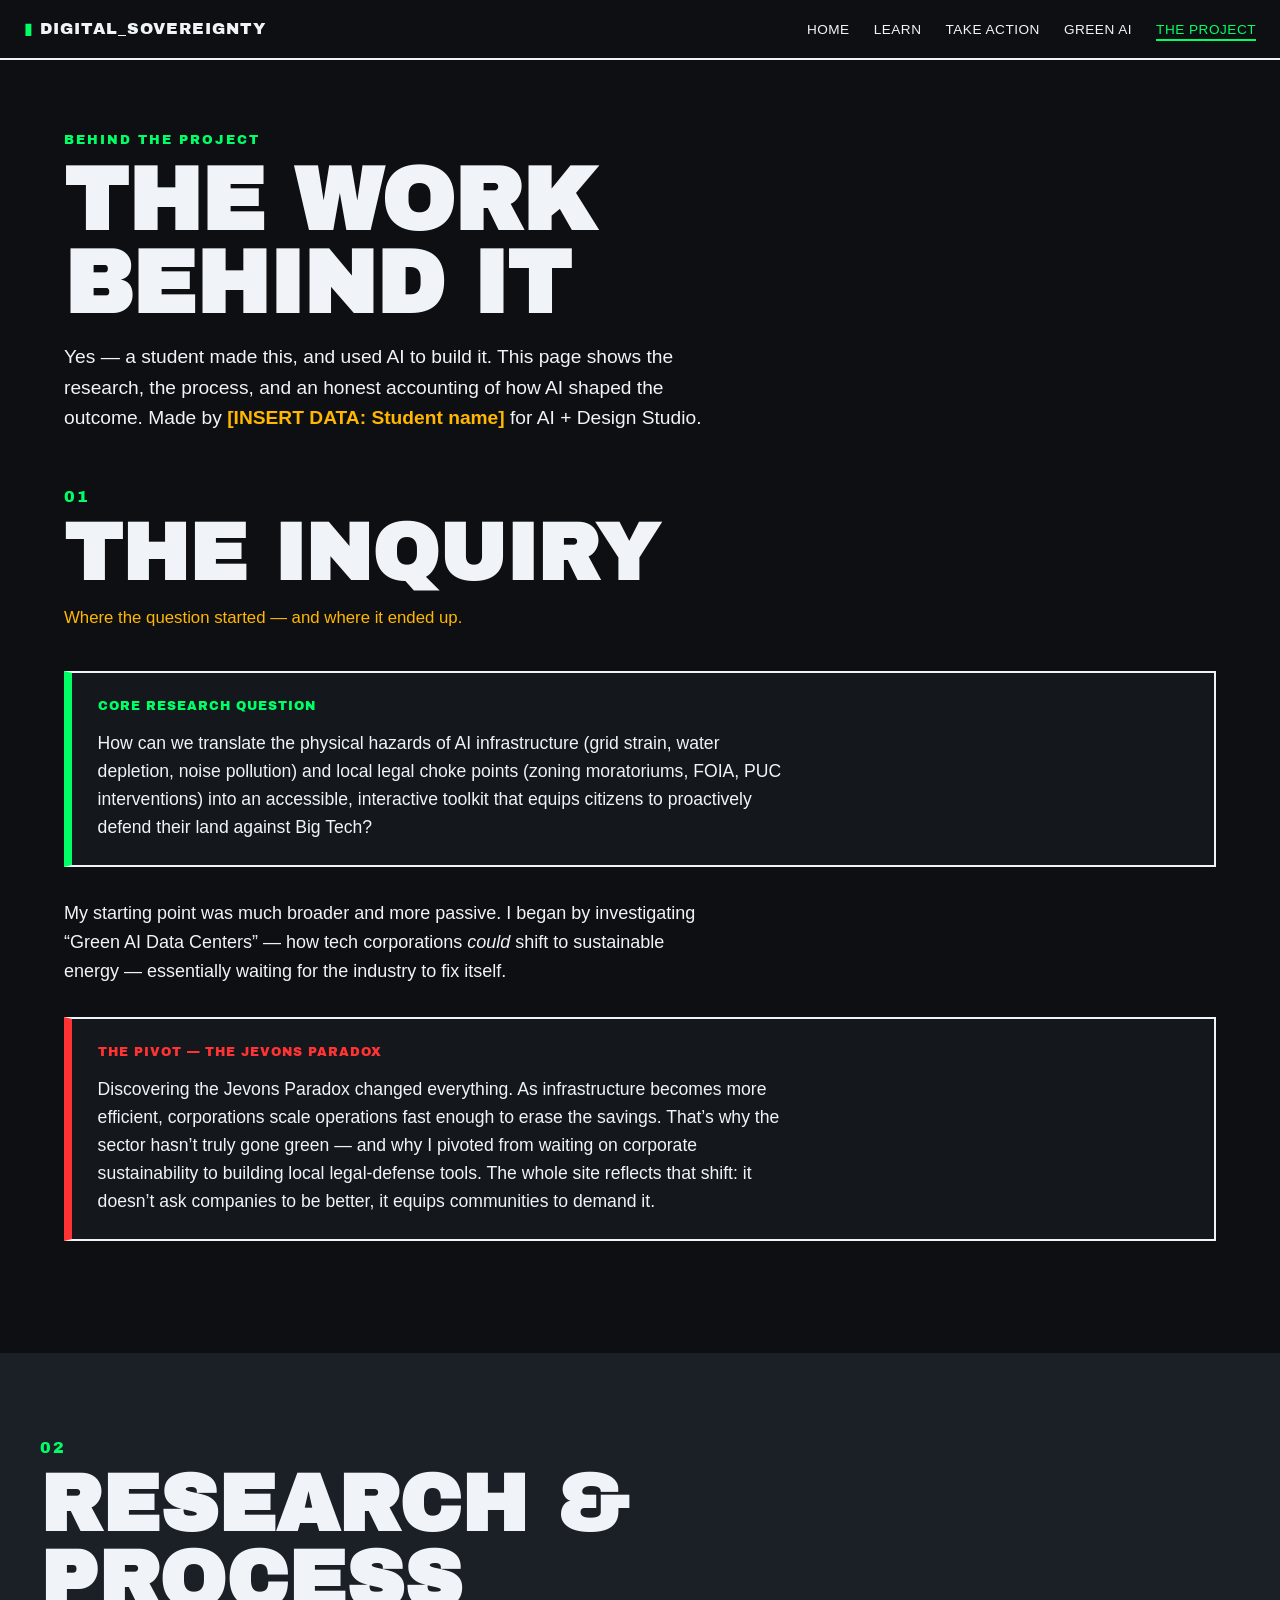
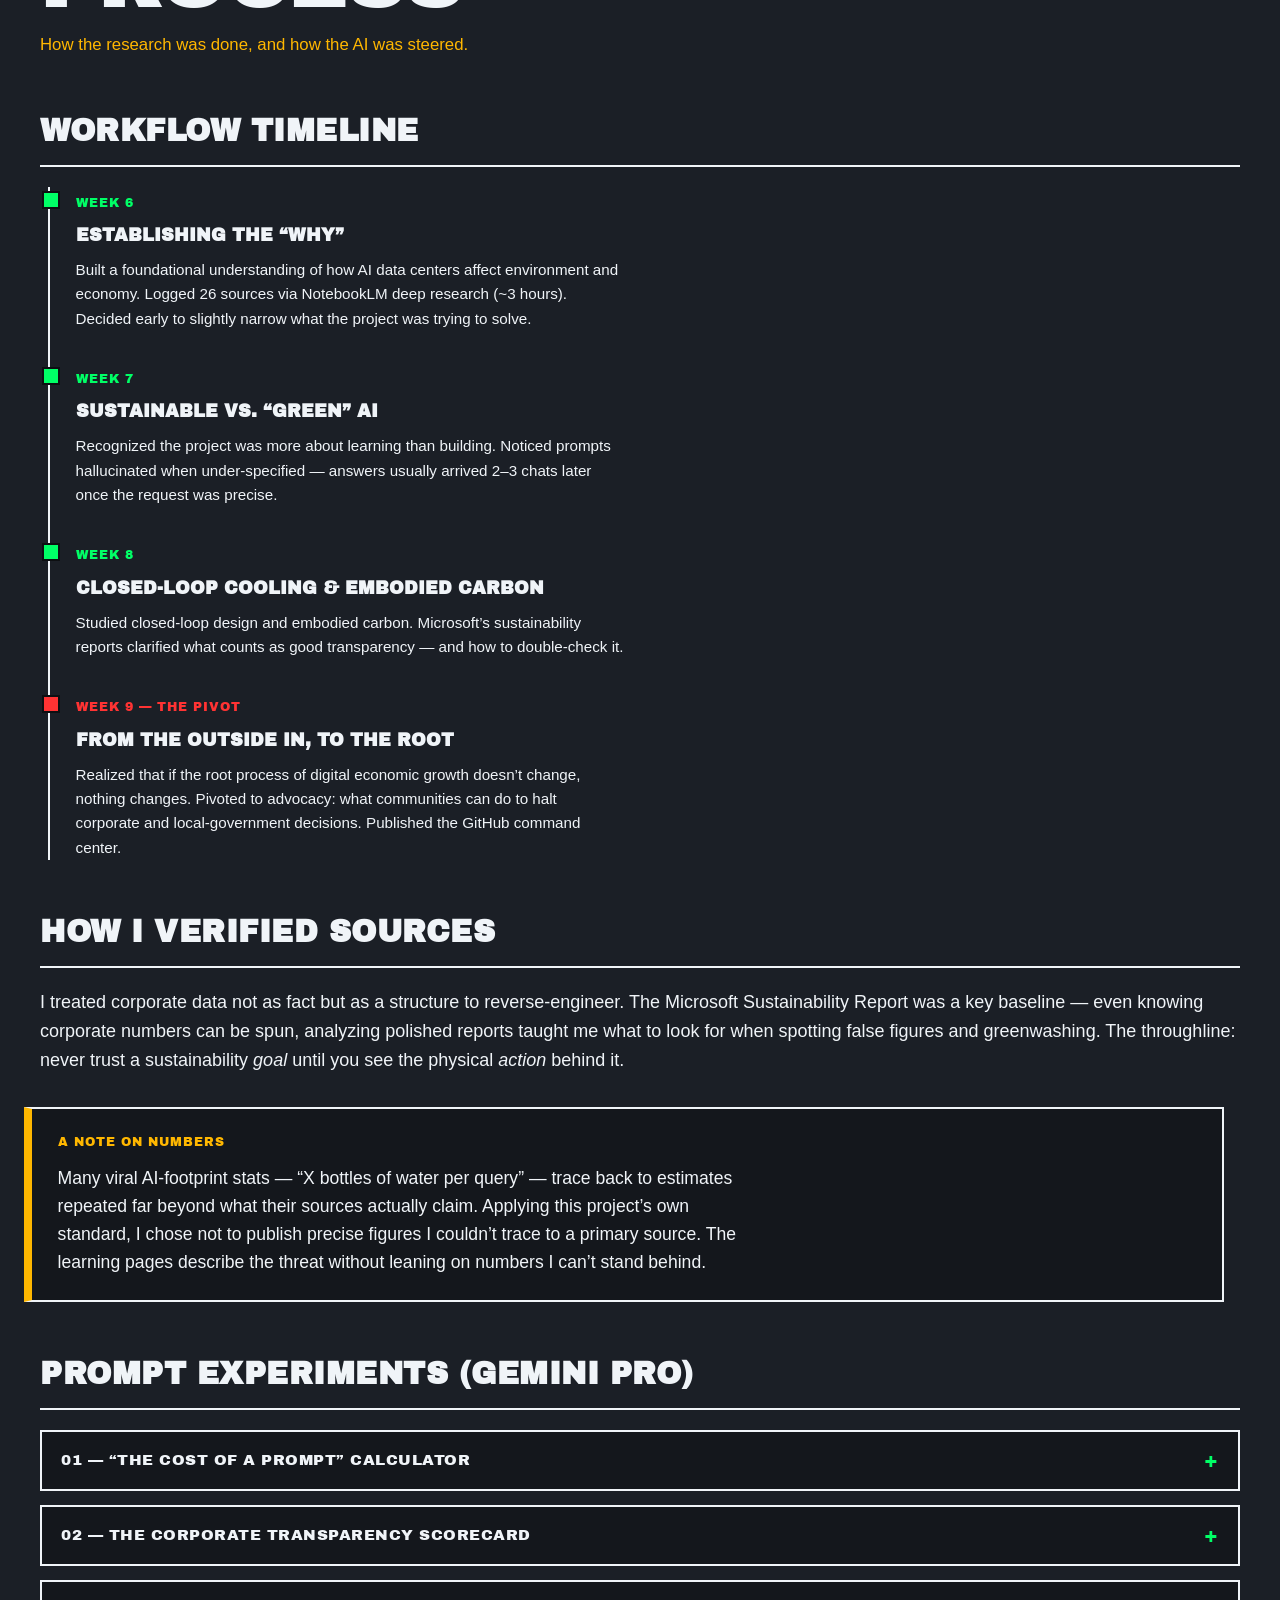
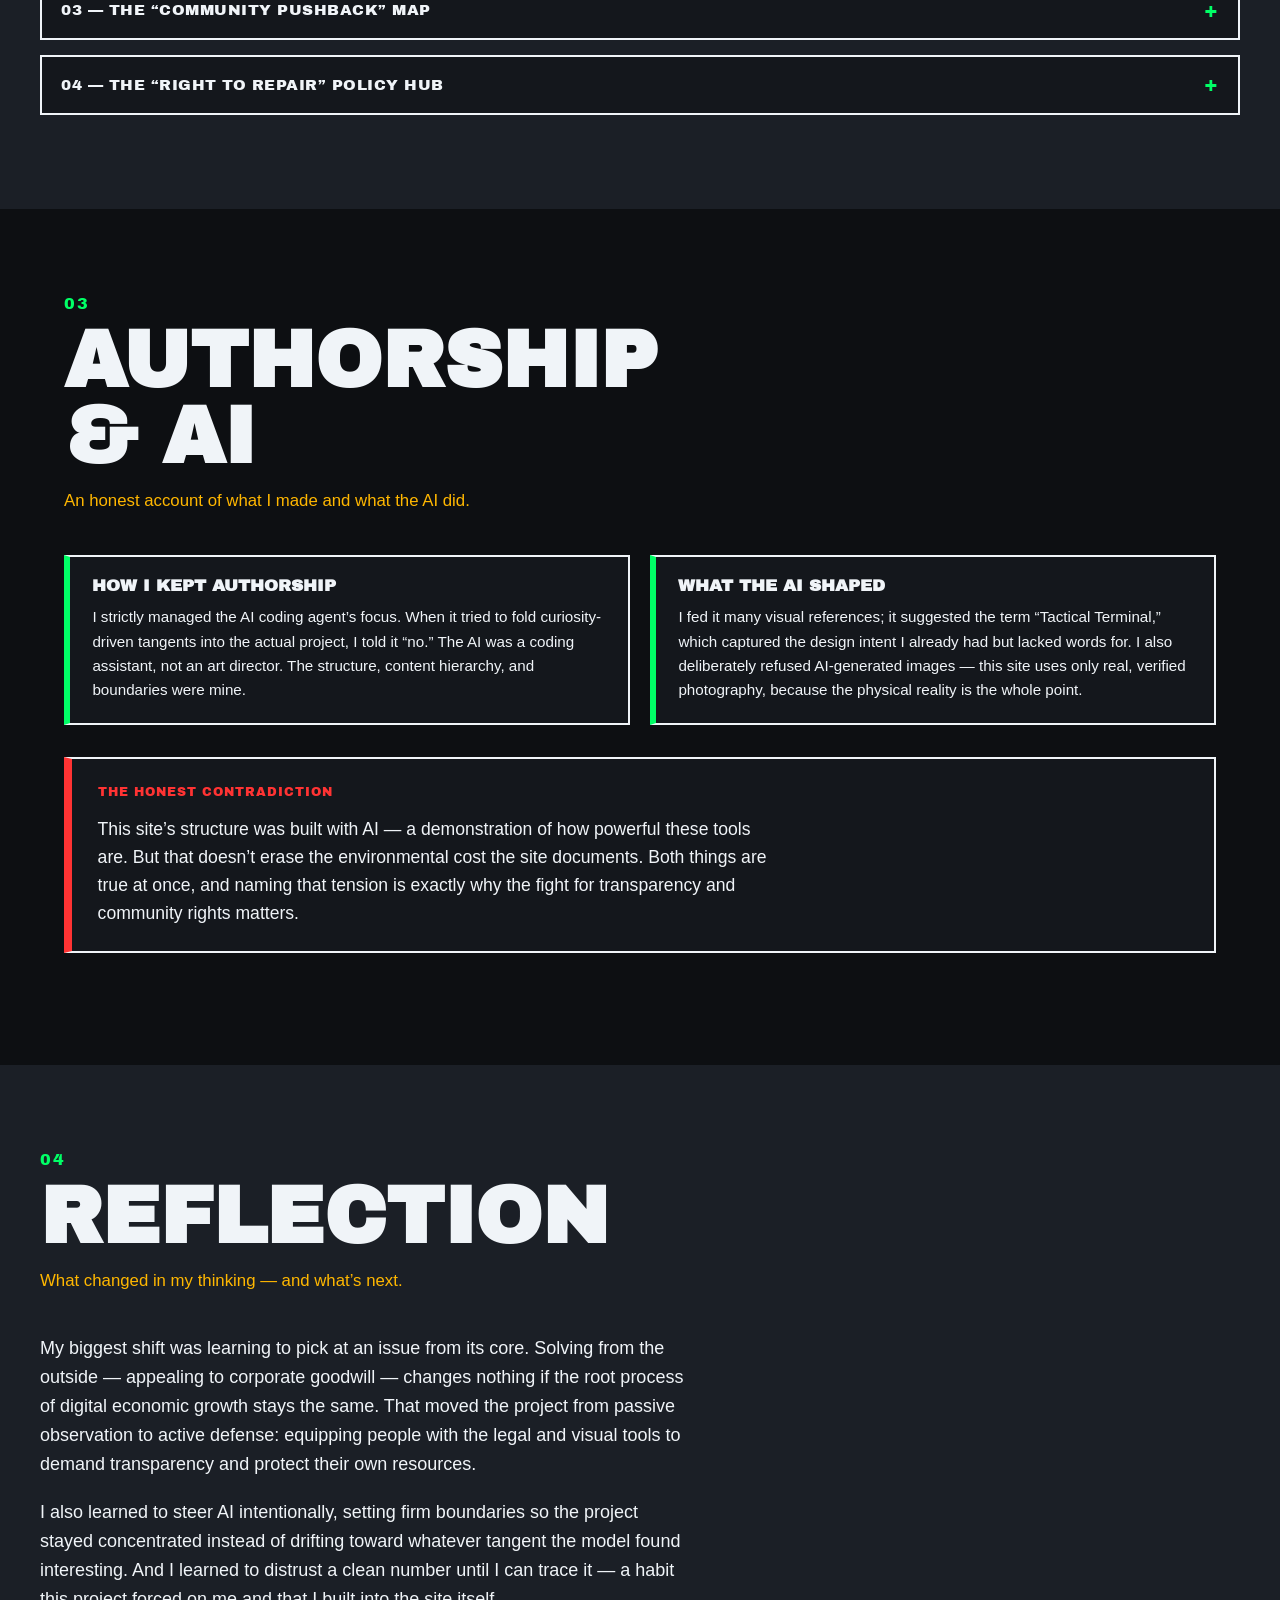
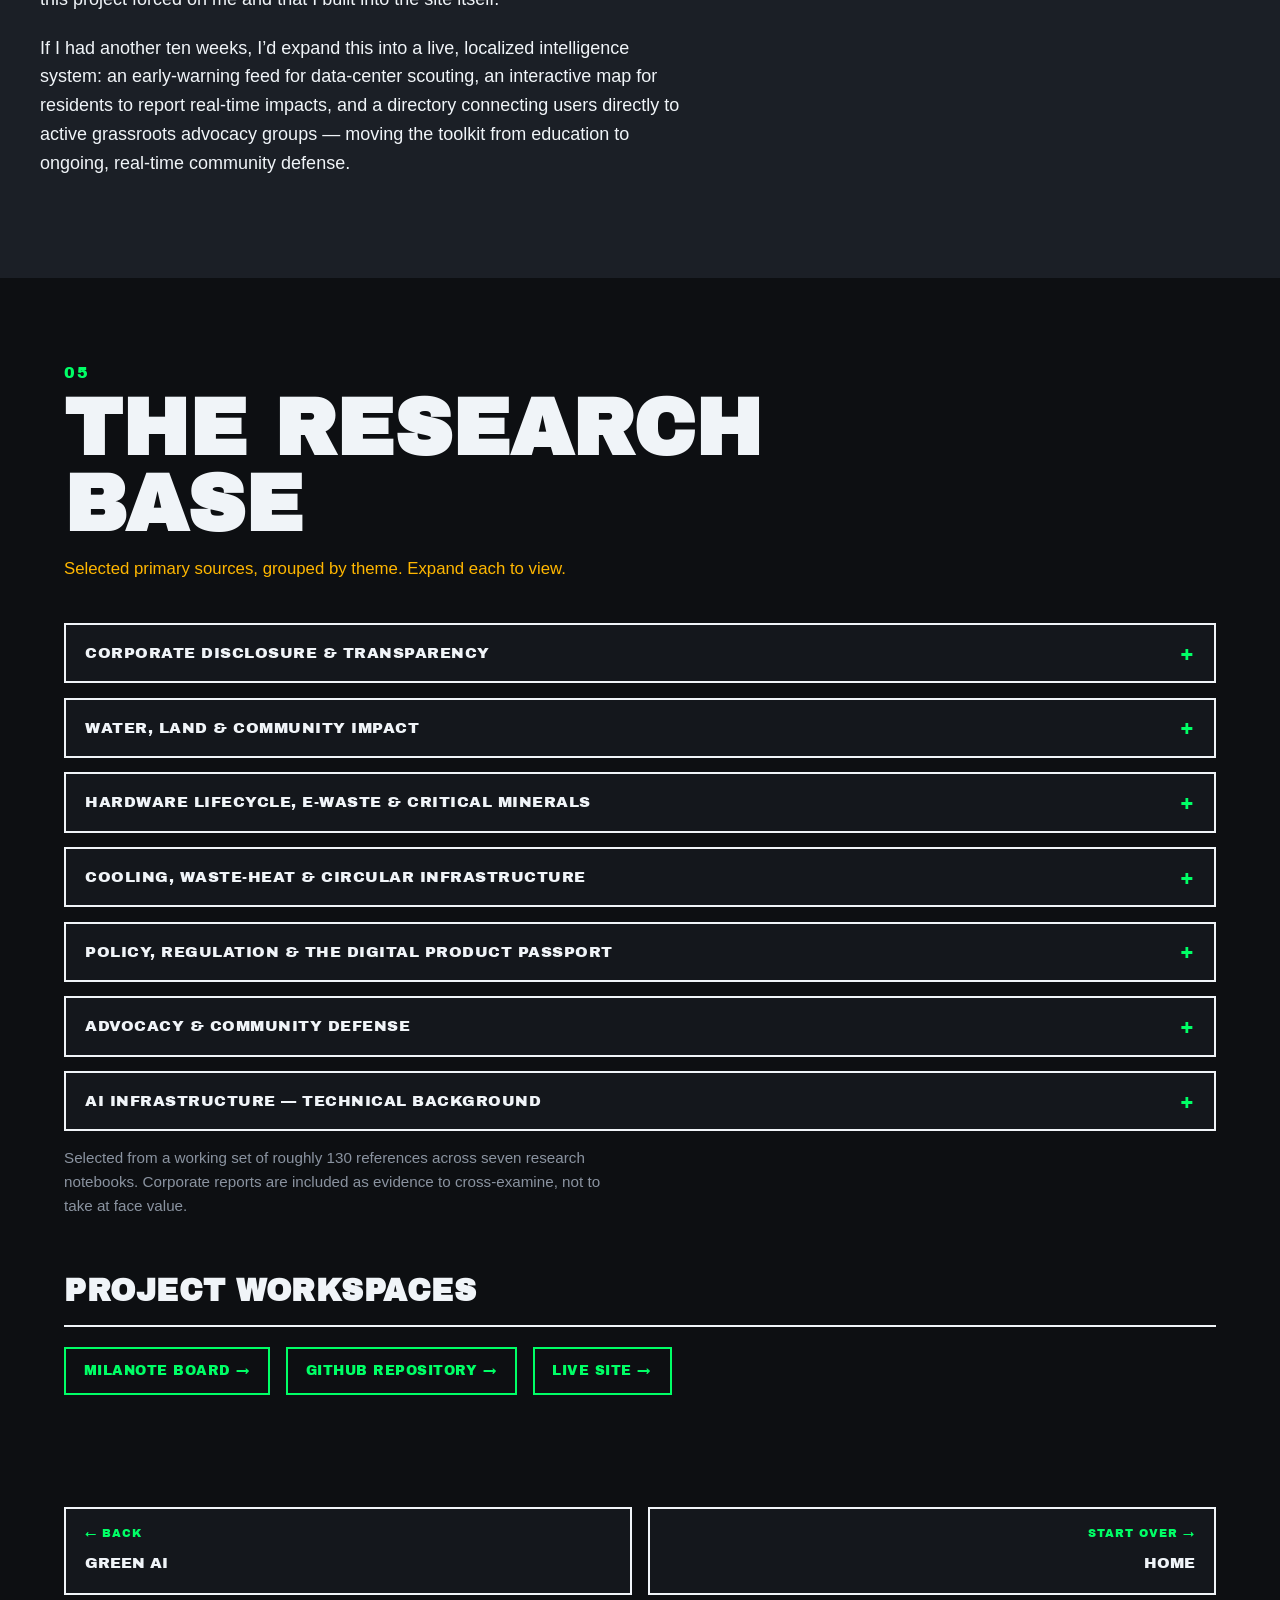
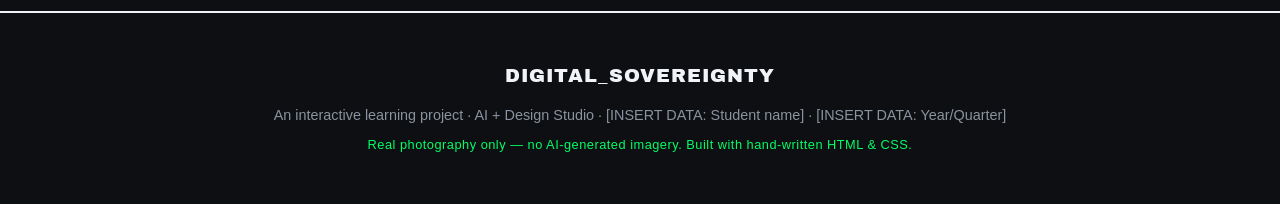
==== behind-the-project.html @ eee907f5 "d" ====
<!DOCTYPE html>
<html lang="en">
<head>
  <meta charset="UTF-8">
  <meta name="viewport" content="width=device-width, initial-scale=1.0">
  <title>Behind the Project // Digital Sovereignty</title>
  <meta name="description" content="The inquiry, research, process, AI collaboration, reflection, and sources behind the Digital Sovereignty learning site.">
  <link rel="preconnect" href="https://fonts.googleapis.com">
  <link rel="preconnect" href="https://fonts.gstatic.com" crossorigin>
  <link href="https://fonts.googleapis.com/css2?family=Archivo+Black&display=swap" rel="stylesheet">
  <link rel="stylesheet" href="style.css">
</head>
<body>
  <a class="skip-link" href="#main">Skip to content</a>

  <header class="site-nav">
    <a class="nav-brand" href="index.html"><span class="nav-blink">&#9646;</span> DIGITAL_SOVEREIGNTY</a>
    <nav aria-label="Primary">
      <ul class="nav-links">
        <li><a href="index.html">Home</a></li>
        <li><a href="what-is.html">Learn</a></li>
        <li><a href="fight-back.html">Take Action</a></li>
        <li><a href="green-ai.html">Green AI</a></li>
        <li><a href="behind-the-project.html" class="is-active">The Project</a></li>
      </ul>
    </nav>
  </header>

  <main id="main">
  <header class="page-hero">
    <span class="eyebrow">Behind the project</span>
    <h1>The Work<br>Behind It</h1>
    <p class="lede">Yes &mdash; a student made this, and used AI to build it. This page shows the research, the process, and an honest accounting of how AI shaped the outcome. Made by <strong>[INSERT DATA: Student name]</strong> for AI + Design Studio.</p>
  </header>

  <!-- INQUIRY -->
  <section class="band" style="padding-top:1rem;">
    <div class="section-head">
      <span class="section-index">01</span>
      <h2 class="section-title">THE INQUIRY</h2>
      <p class="section-kicker">Where the question started &mdash; and where it ended up.</p>
    </div>

    <div class="callout callout-green">
      <span class="callout-label">Core research question</span>
      <p>How can we translate the physical hazards of AI infrastructure (grid strain, water depletion, noise pollution) and local legal choke points (zoning moratoriums, FOIA, PUC interventions) into an accessible, interactive toolkit that equips citizens to proactively defend their land against Big Tech?</p>
    </div>

    <p class="body">My starting point was much broader and more passive. I began by investigating &ldquo;Green AI Data Centers&rdquo; &mdash; how tech corporations <em>could</em> shift to sustainable energy &mdash; essentially waiting for the industry to fix itself.</p>

    <div class="callout callout-crimson">
      <span class="callout-label">The pivot &mdash; the Jevons Paradox</span>
      <p>Discovering the Jevons Paradox changed everything. As infrastructure becomes more efficient, corporations scale operations fast enough to erase the savings. That&rsquo;s why the sector hasn&rsquo;t truly gone green &mdash; and why I pivoted from waiting on corporate sustainability to building local legal-defense tools. The whole site reflects that shift: it doesn&rsquo;t ask companies to be better, it equips communities to demand it.</p>
    </div>
  </section>

  <!-- RESEARCH & PROCESS -->
  <section class="band band-alt">
    <div class="section-head">
      <span class="section-index">02</span>
      <h2 class="section-title">RESEARCH &amp;<br>PROCESS</h2>
      <p class="section-kicker">How the research was done, and how the AI was steered.</p>
    </div>

    <h3 class="sub-head">Workflow timeline</h3>
    <ol class="timeline">
      <li class="timeline-item">
        <span class="timeline-week">WEEK 6</span>
        <h4>Establishing the &ldquo;why&rdquo;</h4>
        <p>Built a foundational understanding of how AI data centers affect environment and economy. Logged 26 sources via NotebookLM deep research (~3 hours). Decided early to slightly narrow what the project was trying to solve.</p>
      </li>
      <li class="timeline-item">
        <span class="timeline-week">WEEK 7</span>
        <h4>Sustainable vs. &ldquo;green&rdquo; AI</h4>
        <p>Recognized the project was more about learning than building. Noticed prompts hallucinated when under-specified &mdash; answers usually arrived 2&ndash;3 chats later once the request was precise.</p>
      </li>
      <li class="timeline-item">
        <span class="timeline-week">WEEK 8</span>
        <h4>Closed-loop cooling &amp; embodied carbon</h4>
        <p>Studied closed-loop design and embodied carbon. Microsoft&rsquo;s sustainability reports clarified what counts as good transparency &mdash; and how to double-check it.</p>
      </li>
      <li class="timeline-item timeline-pivot">
        <span class="timeline-week">WEEK 9 &mdash; THE PIVOT</span>
        <h4>From the outside in, to the root</h4>
        <p>Realized that if the root process of digital economic growth doesn&rsquo;t change, nothing changes. Pivoted to advocacy: what communities can do to halt corporate and local-government decisions. Published the GitHub command center.</p>
      </li>
    </ol>

    <h3 class="sub-head">How I verified sources</h3>
    <p class="body">I treated corporate data not as fact but as a structure to reverse-engineer. The Microsoft Sustainability Report was a key baseline &mdash; even knowing corporate numbers can be spun, analyzing polished reports taught me what to look for when spotting false figures and greenwashing. The throughline: never trust a sustainability <em>goal</em> until you see the physical <em>action</em> behind it.</p>

    <div class="callout callout-amber">
      <span class="callout-label">A note on numbers</span>
      <p>Many viral AI-footprint stats &mdash; &ldquo;X bottles of water per query&rdquo; &mdash; trace back to estimates repeated far beyond what their sources actually claim. Applying this project&rsquo;s own standard, I chose not to publish precise figures I couldn&rsquo;t trace to a primary source. The learning pages describe the threat without leaning on numbers I can&rsquo;t stand behind.</p>
    </div>

    <h3 class="sub-head">Prompt experiments (Gemini Pro)</h3>
    <details class="accordion">
      <summary>01 &mdash; &ldquo;The Cost of a Prompt&rdquo; Calculator</summary>
      <div class="accordion-body"><p>Asked the model to build an interactive calculator with a slider (1&ndash;100 prompts/day) updating water, rare-earth, and embodied-carbon metrics in real time.</p></div>
    </details>
    <details class="accordion">
      <summary>02 &mdash; The Corporate Transparency Scorecard</summary>
      <div class="accordion-body"><p>Asked for a responsive grid rating Google, Microsoft, Meta, and OpenAI against 2026 EU Digital Product Passport standards, with a hover-revealed &ldquo;Demand Transparency&rdquo; action.</p></div>
    </details>
    <details class="accordion">
      <summary>03 &mdash; The &ldquo;Community Pushback&rdquo; Map</summary>
      <div class="accordion-body"><p>Asked for a two-column &ldquo;Take Action&rdquo; section pairing a map of areas fighting expansions with a step-by-step local toolkit and a City Council email template.</p></div>
    </details>
    <details class="accordion">
      <summary>04 &mdash; The &ldquo;Right to Repair&rdquo; Policy Hub</summary>
      <div class="accordion-body"><p>Asked for a timeline explaining the 1-to-3-year chip lifespan, ending in a split call-to-action linking Right to Repair law and the EU Digital Product Passport.</p></div>
    </details>
  </section>

  <!-- AUTHORSHIP -->
  <section class="band">
    <div class="section-head">
      <span class="section-index">03</span>
      <h2 class="section-title">AUTHORSHIP<br>&amp; AI</h2>
      <p class="section-kicker">An honest account of what I made and what the AI did.</p>
    </div>
    <div class="grid grid-2">
      <article class="card card-green-edge">
        <h4>How I kept authorship</h4>
        <p>I strictly managed the AI coding agent&rsquo;s focus. When it tried to fold curiosity-driven tangents into the actual project, I told it &ldquo;no.&rdquo; The AI was a coding assistant, not an art director. The structure, content hierarchy, and boundaries were mine.</p>
      </article>
      <article class="card card-green-edge">
        <h4>What the AI shaped</h4>
        <p>I fed it many visual references; it suggested the term &ldquo;Tactical Terminal,&rdquo; which captured the design intent I already had but lacked words for. I also deliberately refused AI-generated images &mdash; this site uses only real, verified photography, because the physical reality is the whole point.</p>
      </article>
    </div>

    <div class="callout callout-crimson">
      <span class="callout-label">The honest contradiction</span>
      <p>This site&rsquo;s structure was built with AI &mdash; a demonstration of how powerful these tools are. But that doesn&rsquo;t erase the environmental cost the site documents. Both things are true at once, and naming that tension is exactly why the fight for transparency and community rights matters.</p>
    </div>
  </section>

  <!-- REFLECTION -->
  <section class="band band-alt">
    <div class="section-head">
      <span class="section-index">04</span>
      <h2 class="section-title">REFLECTION</h2>
      <p class="section-kicker">What changed in my thinking &mdash; and what&rsquo;s next.</p>
    </div>
    <div class="reflection-body">
      <p class="body">My biggest shift was learning to pick at an issue from its core. Solving from the outside &mdash; appealing to corporate goodwill &mdash; changes nothing if the root process of digital economic growth stays the same. That moved the project from passive observation to active defense: equipping people with the legal and visual tools to demand transparency and protect their own resources.</p>
      <p class="body">I also learned to steer AI intentionally, setting firm boundaries so the project stayed concentrated instead of drifting toward whatever tangent the model found interesting. And I learned to distrust a clean number until I can trace it &mdash; a habit this project forced on me and that I built into the site itself.</p>
      <p class="body">If I had another ten weeks, I&rsquo;d expand this into a live, localized intelligence system: an early-warning feed for data-center scouting, an interactive map for residents to report real-time impacts, and a directory connecting users directly to active grassroots advocacy groups &mdash; moving the toolkit from education to ongoing, real-time community defense.</p>
    </div>
  </section>

  <!-- SOURCES -->
  <section class="band">
    <div class="section-head">
      <span class="section-index">05</span>
      <h2 class="section-title">THE RESEARCH<br>BASE</h2>
      <p class="section-kicker">Selected primary sources, grouped by theme. Expand each to view.</p>
    </div>

    <details class="accordion">
      <summary>Corporate disclosure &amp; transparency</summary>
      <div class="accordion-body"><ul class="source-list">
        <li>Microsoft &mdash; <a href="https://www.microsoft.com/en-us/corporate-responsibility/sustainability/report/">2025 Environmental Sustainability Report</a> (primary baseline)</li>
        <li>Apple &mdash; 2026 Environmental Progress Report</li>
        <li>Internet Policy Review &mdash; &ldquo;Not greenwashing, but still&hellip;&rdquo; on big tech&rsquo;s 2025 reports</li>
        <li>The Guardian &mdash; Leaked document on Amazon datacenter water-use secrecy</li>
        <li>Greenpeace &mdash; Clicking Clean</li>
      </ul></div>
    </details>
    <details class="accordion">
      <summary>Water, land &amp; community impact</summary>
      <div class="accordion-body"><ul class="source-list">
        <li>Lincoln Institute &mdash; <a href="https://www.lincolninst.edu/publications/land-lines-magazine/articles/land-water-impacts-data-centers/">Data Drain: Land and Water Impacts of the AI Boom</a></li>
        <li>S&amp;P Global &mdash; <a href="https://www.spglobal.com/sustainable1/en/insights/special-editorial/beneath-the-surface-water-stress-in-data-centers">Beneath the Surface: Water Stress in Data Centers</a></li>
        <li>University of Oxford &mdash; <a href="https://eng.ox.ac.uk/case-studies/the-true-cost-of-water-guzzling-data-centres">The True Cost of Water-Guzzling Data Centres</a></li>
        <li>World Resources Institute &mdash; <a href="https://www.wri.org/insights/us-data-center-growth-impacts">7 Ways Data Centers Affect US Communities</a></li>
        <li>Brookings &mdash; <a href="https://www.brookings.edu/articles/local-implications-data-centers-rural-communities-us/">Local Implications of Data Centers for Rural Communities</a></li>
        <li>Kapor Foundation &mdash; The Unequal Burden of Data Centers (2025)</li>
      </ul></div>
    </details>
    <details class="accordion">
      <summary>Hardware lifecycle, e-waste &amp; critical minerals</summary>
      <div class="accordion-body"><ul class="source-list">
        <li>Princeton CITP &mdash; <a href="https://blog.citp.princeton.edu/2025/10/15/lifespan-of-ai-chips-the-300-billion-question/">Lifespan of AI Chips: The $300 Billion Question</a></li>
        <li>arXiv &mdash; <a href="https://arxiv.org/html/2502.01671v1">Life-Cycle Emissions of AI Hardware: Cradle-to-Grave</a></li>
        <li>IEA &mdash; <a href="https://www.iea.org/reports/global-critical-minerals-outlook-2024/outlook-for-key-minerals">Global Critical Minerals Outlook 2024</a></li>
        <li>The Oregon Group &mdash; AI Data Centers to Drive 2% of Global Copper Demand by 2030</li>
        <li>MIT News &mdash; <a href="https://news.mit.edu/2025/explained-generative-ai-environmental-impact-0117">Explained: Generative AI&rsquo;s Environmental Impact</a></li>
      </ul></div>
    </details>
    <details class="accordion">
      <summary>Cooling, waste-heat &amp; circular infrastructure</summary>
      <div class="accordion-body"><ul class="source-list">
        <li>Microsoft &mdash; <a href="https://datacenters.microsoft.com/wp-content/uploads/2025/04/CircularityWhitePaperApril2025.pdf">Four Pillars of a Circular Datacenter Hardware Program</a></li>
        <li>Google &mdash; <a href="https://sustainability.google/stories/circular-economy/">Circular Economy</a> &amp; <a href="https://blog.google/company-news/inside-google/around-the-globe/google-europe/our-first-offsite-heat-recovery-project-lands-in-finland/">Offsite Heat Recovery in Finland</a></li>
        <li>NVIDIA &mdash; <a href="https://blogs.nvidia.com/blog/blackwell-platform-water-efficiency-liquid-cooling-data-centers-ai-factories/">Blackwell Water-Efficiency Claims</a> (read critically)</li>
        <li>ICEF &mdash; Sustainable Data Centers Roadmap (2025)</li>
        <li>Elsevier RSER &mdash; Data Center Cooling &amp; Waste-Heat Recovery review</li>
      </ul></div>
    </details>
    <details class="accordion">
      <summary>Policy, regulation &amp; the Digital Product Passport</summary>
      <div class="accordion-body"><ul class="source-list">
        <li>data.europa.eu &mdash; <a href="https://data.europa.eu/en/news-events/news/eus-digital-product-passport-advancing-transparency-and-sustainability">The EU&rsquo;s Digital Product Passport</a></li>
        <li>MDPI Sustainability &mdash; <a href="https://www.mdpi.com/2071-1050/16/1/396">DPP: A Pathway to Circularity</a></li>
        <li>White &amp; Case LLP &mdash; Energy-Efficiency Requirements under the EU AI Act</li>
        <li>Covington &amp; Burling LLP &mdash; EU Energy Efficiency Directive &amp; Datacenters (2025)</li>
        <li>Harvard Kennedy School &mdash; Civil Society and the US AI Action Plan</li>
      </ul></div>
    </details>
    <details class="accordion">
      <summary>Advocacy &amp; community defense</summary>
      <div class="accordion-body"><ul class="source-list">
        <li>NAACP &mdash; Stop Dirty Data Centers &amp; 2026 Frontline Community Recommendations</li>
        <li>Kate Crawford &mdash; <a href="https://anatomyof.ai/">Anatomy of an AI System / Atlas of AI</a></li>
        <li>Grist &mdash; <a href="https://grist.org/indigenous/ai-is-a-double-edged-sword-for-indigenous-land-protection-un-experts-warn/">AI &amp; Indigenous Land Protection</a></li>
        <li>Initiative for Responsible Mining Assurance &mdash; <a href="https://responsiblemining.net/">responsiblemining.net</a></li>
      </ul></div>
    </details>
    <details class="accordion">
      <summary>AI infrastructure &mdash; technical background</summary>
      <div class="accordion-body"><ul class="source-list">
        <li>IBM Think &mdash; What Is an AI Data Center?</li>
        <li>Cisco &mdash; What Is an AI Data Center?</li>
        <li>FPT &mdash; What Is AI Infrastructure?</li>
        <li>arXiv &mdash; <a href="https://arxiv.org/html/2511.07090v1">Green AI: A Systematic Review</a></li>
      </ul></div>
    </details>

    <p class="body-muted">Selected from a working set of roughly 130 references across seven research notebooks. Corporate reports are included as evidence to cross-examine, not to take at face value.</p>

    <h3 class="sub-head">Project workspaces</h3>
    <div class="link-row">
      <a class="ext-link" href="[INSERT DATA: Milanote URL]">Milanote Board &rarr;</a>
      <a class="ext-link" href="[INSERT DATA: GitHub repo URL]">GitHub Repository &rarr;</a>
      <a class="ext-link" href="[INSERT DATA: GitHub Pages URL]">Live Site &rarr;</a>
    </div>
  </section>

  <nav class="pager" aria-label="Page navigation">
    <a class="prev" href="green-ai.html"><span class="dir">&larr; Back</span><span class="pg-title">Green AI</span></a>
    <a class="next" href="index.html"><span class="dir">Start over &rarr;</span><span class="pg-title">Home</span></a>
  </nav>
  </main>

  <footer class="site-footer">
    <p class="footer-title">DIGITAL_SOVEREIGNTY</p>
    <p class="footer-meta">An interactive learning project &middot; AI + Design Studio &middot; [INSERT DATA: Student name] &middot; [INSERT DATA: Year/Quarter]</p>
    <p class="footer-note">Real photography only &mdash; no AI-generated imagery. Built with hand-written HTML &amp; CSS.</p>
  </footer>
</body>
</html>
---- style.css ----
/* =================================================================
   DIGITAL SOVEREIGNTY // style.css
   "Tactical Terminal" — high-contrast grassroots command center.
   Palette and typography per design-direction.md.
   ================================================================= */

/* ---------- 1. DESIGN TOKENS ---------- */
:root {
  /* Tactical Terminal color palette (design-direction.md) */
  --void:    #0D0F12;   /* Deep Obsidian Void — background canvas */
  --offwhite:#F0F4F8;   /* High-Visibility Off-White — text & borders */
  --green:   #00FF66;   /* Terminal Phosphor Green — active / verification */
  --amber:   #FFB700;   /* Warning Amber — grid / water threat alerts */
  --crimson: #FF3333;   /* Tactical Crimson — critical violations / NDA */

  /* Supporting surfaces derived from the void (kept high-contrast) */
  --panel:   #14171C;   /* slightly raised panel */
  --panel-2: #1B1F26;   /* alternate band */
  --muted:   #8A93A0;   /* secondary text */
  --border:  var(--offwhite);

  /* Typography stacks.
     Headings: Archivo Black (Google Fonts).
     Body: Elza Text — a commercial face; we name it first, then fall back
     to a close grotesque stack so the site is robust on GitHub Pages. */
  --font-head: "Archivo Black", "Arial Black", sans-serif;
  --font-body: "Elza Text", "Inter", "Helvetica Neue", Arial, sans-serif;
}

/* ---------- 2. RESET & BASE ---------- */
* { box-sizing: border-box; margin: 0; padding: 0; }

html { scroll-behavior: smooth; }

body {
  background-color: var(--void);
  color: var(--offwhite);
  font-family: var(--font-body);
  font-size: 18px;
  line-height: 1.6;
  -webkit-font-smoothing: antialiased;
}

img { display: block; max-width: 100%; height: auto; }

a { color: var(--green); }

/* Accessibility skip link */
.skip-link {
  position: absolute;
  left: -999px;
  top: 0;
  background: var(--green);
  color: var(--void);
  padding: 0.6rem 1rem;
  font-family: var(--font-head);
  z-index: 1000;
}
.skip-link:focus { left: 0; }

/* Visible keyboard focus everywhere */
a:focus-visible,
summary:focus-visible { outline: 3px solid var(--green); outline-offset: 3px; }

/* ---------- 3. TYPOGRAPHY HELPERS ---------- */
.body,
.reflection-body p {
  max-width: 65ch;          /* frictionless reading length (ch unit) */
  margin-bottom: 1.25rem;
}
.body strong { color: var(--green); }

.body-muted {
  color: var(--muted);
  max-width: 65ch;
  font-size: 0.95rem;
  margin-bottom: 1.25rem;
}

.sub-head {
  font-family: var(--font-head);
  font-size: clamp(1.3rem, 1rem + 1.4vw, 1.9rem);
  letter-spacing: 0.5px;
  text-transform: uppercase;
  margin: 3rem 0 1.25rem;
  padding-bottom: 0.6rem;
  border-bottom: 2px solid var(--border);
}

/* ---------- 4. TOP NAVIGATION ---------- */
.site-nav {
  position: sticky;
  top: 0;
  z-index: 100;
  display: flex;
  flex-wrap: wrap;
  align-items: center;
  justify-content: space-between;
  gap: 1rem;
  padding: 0.9rem 1.5rem;
  background: var(--void);
  border-bottom: 2px solid var(--border);
}

.nav-brand {
  font-family: var(--font-head);
  font-size: 1rem;
  letter-spacing: 1px;
  color: var(--offwhite);
  text-decoration: none;
}
.nav-blink { color: var(--green); }

.nav-links {
  display: flex;
  flex-wrap: wrap;
  gap: 1.5rem;
  list-style: none;
}
.nav-links a {
  color: var(--offwhite);
  text-decoration: none;
  font-size: 0.85rem;
  letter-spacing: 0.5px;
  text-transform: uppercase;
  padding-bottom: 2px;
  border-bottom: 2px solid transparent;
  transition: color 0.15s, border-color 0.15s;
}
.nav-links a:hover { color: var(--green); border-color: var(--green); }

/* ---------- 5. SHARED LAYOUT ---------- */
.hero,
.band {
  max-width: 1200px;
  margin: 0 auto;
  padding: 5rem 1.5rem;
}
.band-alt { background: var(--panel-2); max-width: none; }
.band-alt > * { max-width: 1200px; margin-left: auto; margin-right: auto; }

/* ---------- 6. HERO ---------- */
.hero-meta { display: flex; flex-wrap: wrap; gap: 0.6rem; margin-bottom: 1.5rem; }

.tag {
  font-family: var(--font-head);
  font-size: 0.72rem;
  letter-spacing: 1px;
  padding: 0.3rem 0.7rem;
  border: 2px solid var(--border);
  text-transform: uppercase;
}
.tag-green   { color: var(--green);   border-color: var(--green); }
.tag-amber   { color: var(--amber);   border-color: var(--amber); }
.tag-crimson { color: var(--crimson); border-color: var(--crimson); }

.hero-title {
  font-family: var(--font-head);
  /* maximalist scaling via clamp() */
  font-size: clamp(3rem, 1rem + 13vw, 9rem);
  line-height: 0.92;
  letter-spacing: -1px;
  text-transform: uppercase;
}

.hero-sub {
  font-family: var(--font-head);
  font-size: clamp(1.1rem, 0.8rem + 1.5vw, 1.8rem);
  color: var(--amber);
  margin: 1rem 0 2rem;
}

.hero-summary {
  max-width: 60ch;
  font-size: 1.15rem;
  margin-bottom: 2.5rem;
}

.hero-credits {
  display: grid;
  grid-template-columns: repeat(3, minmax(0, 1fr));
  gap: 1px;
  background: var(--border);
  border: 2px solid var(--border);
  margin-bottom: 3rem;
}
.hero-credits > div { background: var(--void); padding: 1.1rem 1.2rem; }
.hero-credits dt {
  font-family: var(--font-head);
  font-size: 0.7rem;
  letter-spacing: 1px;
  text-transform: uppercase;
  color: var(--green);
  margin-bottom: 0.4rem;
}
.hero-credits dd { font-size: 1rem; }

.hero-figure { border: 2px solid var(--border); }
.hero-figure img { width: 100%; }

/* ---------- 7. FIGURES & CAPTIONS ---------- */
figcaption {
  font-size: 0.85rem;
  color: var(--muted);
  padding: 0.8rem 1rem;
  border-top: 2px solid var(--border);
}
.wide-figure {
  border: 2px solid var(--border);
  margin-top: 2.5rem;
}

/* ---------- 8. SECTION HEADERS ---------- */
.section-head { margin-bottom: 2.5rem; }
.section-index {
  font-family: var(--font-head);
  font-size: 1rem;
  color: var(--green);
  letter-spacing: 2px;
}
.section-title {
  font-family: var(--font-head);
  font-size: clamp(2.2rem, 1rem + 6vw, 5rem);
  line-height: 0.95;
  text-transform: uppercase;
  margin: 0.3rem 0 0.8rem;
}
.section-kicker {
  color: var(--amber);
  max-width: 55ch;
  font-size: 1.05rem;
}

/* ---------- 9. CALLOUTS ---------- */
.callout {
  border: 2px solid var(--border);
  border-left-width: 8px;
  padding: 1.5rem 1.6rem;
  margin: 2rem 0;
  background: var(--panel);
}
.callout p { max-width: 70ch; font-size: 1.1rem; }
.callout-label {
  display: block;
  font-family: var(--font-head);
  font-size: 0.78rem;
  letter-spacing: 1px;
  text-transform: uppercase;
  margin-bottom: 0.7rem;
}
.callout-green   { border-left-color: var(--green); }
.callout-green   .callout-label { color: var(--green); }
.callout-crimson { border-left-color: var(--crimson); }
.callout-crimson .callout-label { color: var(--crimson); }
.callout-amber   { border-left-color: var(--amber); }
.callout-amber   .callout-label { color: var(--amber); }

/* ---------- 10. CARD GRIDS (compartmentalized, sharp borders) ---------- */
.grid { display: grid; gap: 1.25rem; }
.grid-2 { grid-template-columns: repeat(2, minmax(0, 1fr)); }
.grid-3 { grid-template-columns: repeat(3, minmax(0, 1fr)); }
.grid-4 { grid-template-columns: repeat(4, minmax(0, 1fr)); }

.card {
  background: var(--panel);
  border: 2px solid var(--border);
  padding: 1.3rem 1.4rem;
}
.card h4 {
  font-family: var(--font-head);
  font-size: 1.05rem;
  text-transform: uppercase;
  margin-bottom: 0.6rem;
  line-height: 1.1;
}
.card p { font-size: 0.95rem; color: var(--offwhite); }

.card-tag {
  display: inline-block;
  font-family: var(--font-head);
  font-size: 0.65rem;
  letter-spacing: 1px;
  padding: 0.2rem 0.5rem;
  border: 2px solid var(--border);
  margin-bottom: 0.8rem;
  text-transform: uppercase;
}

/* threat cards get an amber top accent; product cards a green one */
.card-threat  { border-top: 6px solid var(--amber); }
.card-product { border-top: 6px solid var(--green); }
.card-green-edge { border-left: 6px solid var(--green); }

/* ---------- 11. STAT STRIP ---------- */
.stat-strip {
  display: grid;
  grid-template-columns: repeat(4, minmax(0, 1fr));
  gap: 1px;
  background: var(--border);
  border: 2px solid var(--border);
}
.stat { background: var(--void); padding: 1.4rem 1.2rem; }
.stat-num {
  display: block;
  font-family: var(--font-head);
  font-size: clamp(1.6rem, 1rem + 2vw, 2.4rem);
  color: var(--green);
  line-height: 1;
  margin-bottom: 0.6rem;
}
.stat-label { font-size: 0.85rem; color: var(--muted); }

/* ---------- 12. TIMELINE (progressive disclosure) ---------- */
.timeline { list-style: none; }
.timeline-item {
  position: relative;
  border-left: 2px solid var(--border);
  padding: 0 0 2rem 1.6rem;
  margin-left: 0.5rem;
}
.timeline-item::before {
  content: "";
  position: absolute;
  left: -8px;
  top: 4px;
  width: 14px;
  height: 14px;
  background: var(--green);
  border: 2px solid var(--void);
}
.timeline-item:last-child { padding-bottom: 0; }
.timeline-week {
  font-family: var(--font-head);
  font-size: 0.78rem;
  letter-spacing: 1px;
  color: var(--green);
}
.timeline-item h4 {
  font-family: var(--font-head);
  font-size: 1.1rem;
  text-transform: uppercase;
  margin: 0.4rem 0 0.5rem;
}
.timeline-item p { max-width: 65ch; font-size: 0.95rem; }
/* the pivot moment is flagged in crimson */
.timeline-pivot::before { background: var(--crimson); }
.timeline-pivot .timeline-week { color: var(--crimson); }

/* ---------- 13. ACCORDIONS (legal/prompt deep dives) ---------- */
.accordion {
  border: 2px solid var(--border);
  margin-bottom: 0.9rem;
  background: var(--panel);
}
.accordion summary {
  cursor: pointer;
  list-style: none;
  padding: 1rem 1.2rem;
  font-family: var(--font-head);
  font-size: 0.95rem;
  text-transform: uppercase;
  letter-spacing: 0.5px;
  display: flex;
  justify-content: space-between;
  align-items: center;
}
.accordion summary::-webkit-details-marker { display: none; }
.accordion summary::after {
  content: "+";
  color: var(--green);
  font-size: 1.3rem;
  line-height: 1;
}
.accordion[open] summary::after { content: "\2212"; } /* minus */
.accordion[open] summary { border-bottom: 2px solid var(--border); }
.accordion-body { padding: 1.1rem 1.2rem; }
.accordion-body p { max-width: 70ch; font-size: 0.95rem; }

/* source lists inside accordions */
.source-list { list-style: none; }
.source-list li {
  font-size: 0.92rem;
  padding: 0.55rem 0 0.55rem 1.1rem;
  border-bottom: 1px solid rgba(240, 244, 248, 0.15);
  position: relative;
}
.source-list li:last-child { border-bottom: none; }
.source-list li::before {
  content: "\203A";          /* › marker */
  position: absolute;
  left: 0;
  color: var(--green);
}
.source-list a { word-break: break-word; }

/* ---------- 14. EXTERNAL LINK ROW ---------- */
.link-row { display: flex; flex-wrap: wrap; gap: 1rem; }
.ext-link {
  font-family: var(--font-head);
  font-size: 0.85rem;
  letter-spacing: 0.5px;
  text-transform: uppercase;
  color: var(--green);
  text-decoration: none;
  border: 2px solid var(--green);
  padding: 0.7rem 1.1rem;
  transition: background 0.15s, color 0.15s;
}
.ext-link:hover { background: var(--green); color: var(--void); }

/* ---------- 15. FOOTER ---------- */
.site-footer {
  border-top: 2px solid var(--border);
  padding: 3rem 1.5rem;
  text-align: center;
}
.footer-title {
  font-family: var(--font-head);
  font-size: 1.2rem;
  letter-spacing: 1px;
  margin-bottom: 0.8rem;
}
.footer-meta { color: var(--muted); font-size: 0.9rem; margin-bottom: 0.5rem; }
.footer-note { color: var(--green); font-size: 0.8rem; letter-spacing: 0.5px; }

/* ---------- 16. RESPONSIVE ---------- */
@media (max-width: 900px) {
  .grid-4 { grid-template-columns: repeat(2, minmax(0, 1fr)); }
  .stat-strip { grid-template-columns: repeat(2, minmax(0, 1fr)); }
}

@media (max-width: 680px) {
  body { font-size: 17px; }
  .hero, .band { padding: 3.5rem 1.2rem; }
  .nav-links { gap: 0.9rem; width: 100%; }
  .nav-links a { font-size: 0.78rem; }
  .grid-2,
  .grid-3,
  .grid-4 { grid-template-columns: 1fr; }
  .hero-credits { grid-template-columns: 1fr; }
  .stat-strip { grid-template-columns: 1fr; }
}

/* =================================================================
   17. MULTI-PAGE LEARNING COMPONENTS
   Added for the interactive learning site (separate HTML pages).
   ================================================================= */

/* ---- active nav state ---- */
.nav-links a.is-active { color: var(--green); border-color: var(--green); }

/* ---- learning-journey progress bar under nav ---- */
.journey {
  background: var(--panel);
  border-bottom: 2px solid var(--border);
  overflow-x: auto;
}
.journey-track {
  display: flex;
  gap: 0;
  max-width: 1200px;
  margin: 0 auto;
  list-style: none;
  min-width: max-content;
}
.journey-track li {
  flex: 1 0 auto;
  border-right: 1px solid rgba(240,244,248,0.15);
}
.journey-track li:last-child { border-right: none; }
.journey-track a {
  display: block;
  padding: 0.7rem 1rem;
  text-decoration: none;
  color: var(--muted);
  font-family: var(--font-head);
  font-size: 0.68rem;
  letter-spacing: 0.5px;
  text-transform: uppercase;
  white-space: nowrap;
}
.journey-track a:hover { color: var(--offwhite); }
.journey-track .step-num { color: var(--green); margin-right: 0.4rem; }
.journey-track li.is-active a { color: var(--offwhite); background: rgba(0,255,102,0.08); }
.journey-track li.is-active .step-num { color: var(--green); }

/* ---- page hero (lighter than the landing hero) ---- */
.page-hero {
  max-width: 1200px;
  margin: 0 auto;
  padding: 4rem 1.5rem 2rem;
}
.page-hero .eyebrow {
  font-family: var(--font-head);
  font-size: 0.8rem;
  letter-spacing: 2px;
  text-transform: uppercase;
  color: var(--green);
}
.page-hero h1 {
  font-family: var(--font-head);
  font-size: clamp(2.4rem, 1rem + 7vw, 5.5rem);
  line-height: 0.95;
  text-transform: uppercase;
  margin: 0.4rem 0 1rem;
}
.page-hero .lede {
  max-width: 60ch;
  font-size: 1.2rem;
  color: var(--offwhite);
}
.page-hero .lede strong { color: var(--amber); }

/* ---- numbered learning steps ---- */
.step {
  display: grid;
  grid-template-columns: 90px 1fr;
  border: 2px solid var(--border);
  margin-bottom: 1.5rem;
  background: var(--panel);
}
.step-index {
  background: var(--void);
  border-right: 2px solid var(--border);
  font-family: var(--font-head);
  font-size: 2.4rem;
  color: var(--green);
  display: flex;
  align-items: center;
  justify-content: center;
}
.step-content { padding: 1.4rem 1.5rem; }
.step-content h3 {
  font-family: var(--font-head);
  font-size: 1.2rem;
  text-transform: uppercase;
  margin-bottom: 0.6rem;
}
.step-content p { max-width: 68ch; }
.step-content p + p { margin-top: 0.8rem; }

/* ---- definition / key-term box ---- */
.defbox {
  border: 2px solid var(--green);
  border-left-width: 8px;
  background: rgba(0,255,102,0.05);
  padding: 1.2rem 1.4rem;
  margin: 1.5rem 0;
}
.defbox .term {
  font-family: var(--font-head);
  font-size: 1rem;
  letter-spacing: 0.5px;
  text-transform: uppercase;
  color: var(--green);
  margin-bottom: 0.5rem;
}
.defbox p { max-width: 68ch; }

/* ---- consumption meter row (visual, not a fake stat) ---- */
.meter { margin-bottom: 1.6rem; }
.meter-head {
  display: flex;
  justify-content: space-between;
  align-items: baseline;
  font-family: var(--font-head);
  text-transform: uppercase;
  margin-bottom: 0.5rem;
}
.meter-head .label { font-size: 1rem; }
.meter-head .tagword { font-size: 0.75rem; letter-spacing: 1px; }
.meter-bar {
  height: 18px;
  background: var(--void);
  border: 2px solid var(--border);
  position: relative;
}
.meter-fill { height: 100%; }
.meter-fill.water { background: var(--amber); }
.meter-fill.energy { background: var(--crimson); }
.meter-fill.land  { background: var(--green); }
.meter p { font-size: 0.92rem; color: var(--muted); margin-top: 0.5rem; max-width: 68ch; }

/* ---- impact cards reuse .card; add severity strip ---- */
.card-impact { border-top: 6px solid var(--crimson); }

/* ---- prev/next pager ---- */
.pager {
  max-width: 1200px;
  margin: 2rem auto 0;
  padding: 0 1.5rem 1rem;
  display: flex;
  justify-content: space-between;
  gap: 1rem;
  flex-wrap: wrap;
}
.pager a {
  flex: 1 1 0;
  min-width: 220px;
  border: 2px solid var(--border);
  padding: 1rem 1.2rem;
  text-decoration: none;
  color: var(--offwhite);
  background: var(--panel);
  transition: border-color 0.15s, color 0.15s;
}
.pager a:hover { border-color: var(--green); color: var(--green); }
.pager .dir {
  display: block;
  font-family: var(--font-head);
  font-size: 0.7rem;
  letter-spacing: 1px;
  color: var(--green);
  text-transform: uppercase;
  margin-bottom: 0.3rem;
}
.pager .pg-title { font-family: var(--font-head); font-size: 0.95rem; text-transform: uppercase; }
.pager a.next { text-align: right; }

/* ---- CTA banner ---- */
.cta-banner {
  border: 2px solid var(--green);
  background: rgba(0,255,102,0.06);
  padding: 2rem 1.6rem;
  margin: 2.5rem 0;
  text-align: center;
}
.cta-banner h3 {
  font-family: var(--font-head);
  font-size: clamp(1.4rem, 1rem + 2vw, 2.2rem);
  text-transform: uppercase;
  margin-bottom: 0.8rem;
}
.cta-banner p { max-width: 60ch; margin: 0 auto 1.2rem; }

@media (max-width: 680px) {
  .step { grid-template-columns: 60px 1fr; }
  .step-index { font-size: 1.6rem; }
  .pager a.next { text-align: left; }
}

/* =================================================================
   18. SCALE VISUALIZER (homepage interactive widget)
   ================================================================= */
.visualizer {
  border: 2px solid var(--green);
  background: var(--panel);
  margin: 2.5rem 0;
}
.viz-head {
  border-bottom: 2px solid var(--border);
  padding: 1.1rem 1.4rem;
  display: flex;
  flex-wrap: wrap;
  gap: 0.6rem;
  align-items: baseline;
  justify-content: space-between;
}
.viz-head h3 {
  font-family: var(--font-head);
  font-size: 1.1rem;
  text-transform: uppercase;
  letter-spacing: 0.5px;
}
.viz-head .viz-flag {
  font-family: var(--font-head);
  font-size: 0.65rem;
  letter-spacing: 1px;
  text-transform: uppercase;
  color: var(--amber);
  border: 2px solid var(--amber);
  padding: 0.2rem 0.5rem;
}
.viz-body { padding: 1.4rem; }

/* slider control */
.viz-control label {
  display: block;
  font-family: var(--font-head);
  font-size: 0.8rem;
  letter-spacing: 0.5px;
  text-transform: uppercase;
  margin-bottom: 0.8rem;
}
.viz-control label .viz-count { color: var(--green); }
.viz-control input[type="range"] {
  -webkit-appearance: none;
  appearance: none;
  width: 100%;
  height: 8px;
  background: var(--void);
  border: 2px solid var(--border);
  cursor: pointer;
}
.viz-control input[type="range"]::-webkit-slider-thumb {
  -webkit-appearance: none;
  appearance: none;
  width: 22px;
  height: 22px;
  background: var(--green);
  border: 2px solid var(--void);
  cursor: pointer;
}
.viz-control input[type="range"]::-moz-range-thumb {
  width: 22px;
  height: 22px;
  background: var(--green);
  border: 2px solid var(--void);
  cursor: pointer;
  border-radius: 0;
}
.viz-scale {
  display: flex;
  justify-content: space-between;
  font-size: 0.72rem;
  color: var(--muted);
  margin-top: 0.4rem;
}

/* the three impact readouts */
.viz-grid {
  display: grid;
  grid-template-columns: repeat(3, minmax(0, 1fr));
  gap: 1px;
  background: var(--border);
  border: 2px solid var(--border);
  margin-top: 1.4rem;
}
.viz-metric { background: var(--void); padding: 1.2rem; }
.viz-metric .viz-icon {
  font-family: var(--font-head);
  font-size: 0.7rem;
  letter-spacing: 1px;
  text-transform: uppercase;
}
.viz-metric.water  .viz-icon { color: var(--amber); }
.viz-metric.energy .viz-icon { color: var(--crimson); }
.viz-metric.scale  .viz-icon { color: var(--green); }
.viz-meter {
  height: 14px;
  background: var(--panel);
  border: 2px solid var(--border);
  margin: 0.7rem 0;
  overflow: hidden;
}
.viz-fill { height: 100%; width: 5%; transition: width 0.18s ease-out; }
.viz-metric.water  .viz-fill { background: var(--amber); }
.viz-metric.energy .viz-fill { background: var(--crimson); }
.viz-metric.scale  .viz-fill { background: var(--green); }
.viz-metric .viz-word {
  font-family: var(--font-head);
  font-size: 1.1rem;
  text-transform: uppercase;
  line-height: 1;
}
.viz-metric .viz-sub { font-size: 0.8rem; color: var(--muted); margin-top: 0.4rem; }

.viz-note {
  font-size: 0.82rem;
  color: var(--muted);
  padding: 1rem 1.4rem;
  border-top: 2px solid var(--border);
}
.viz-note a { color: var(--amber); }

@media (max-width: 680px) {
  .viz-grid { grid-template-columns: 1fr; }
}
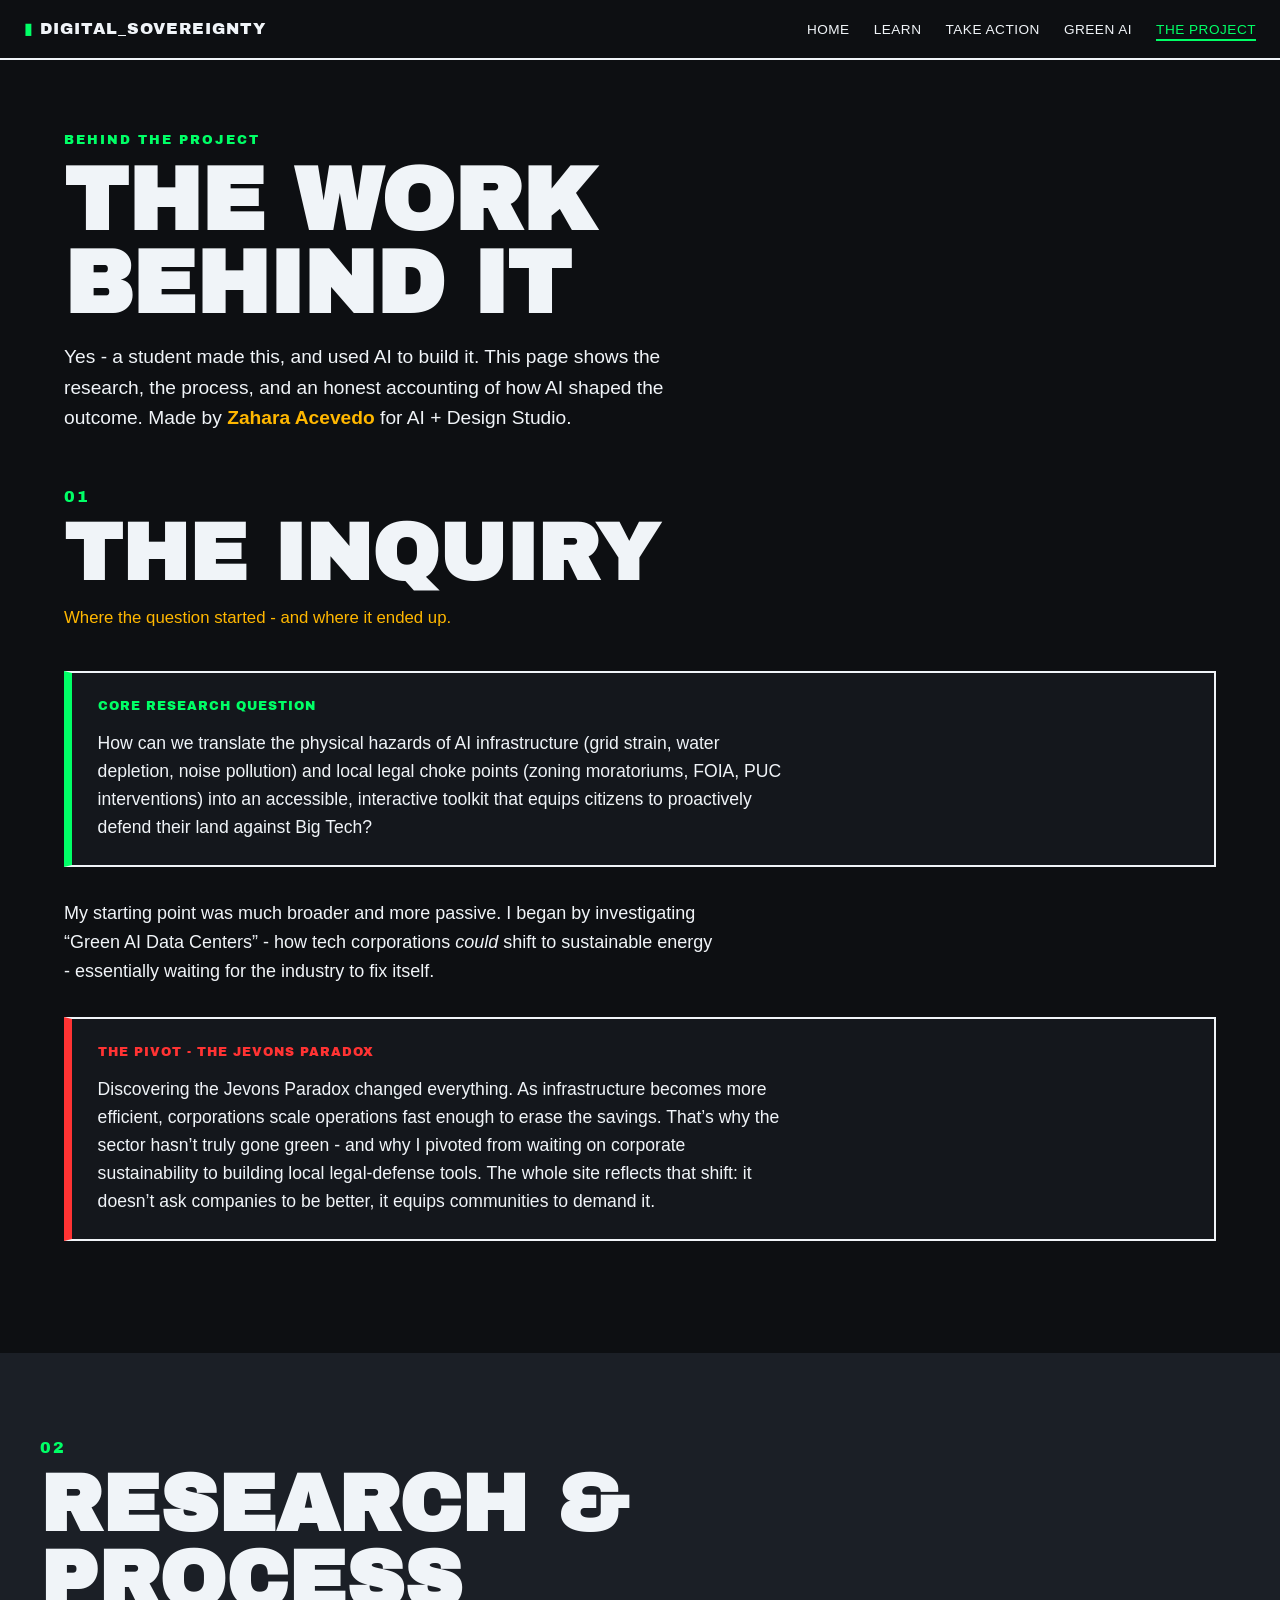
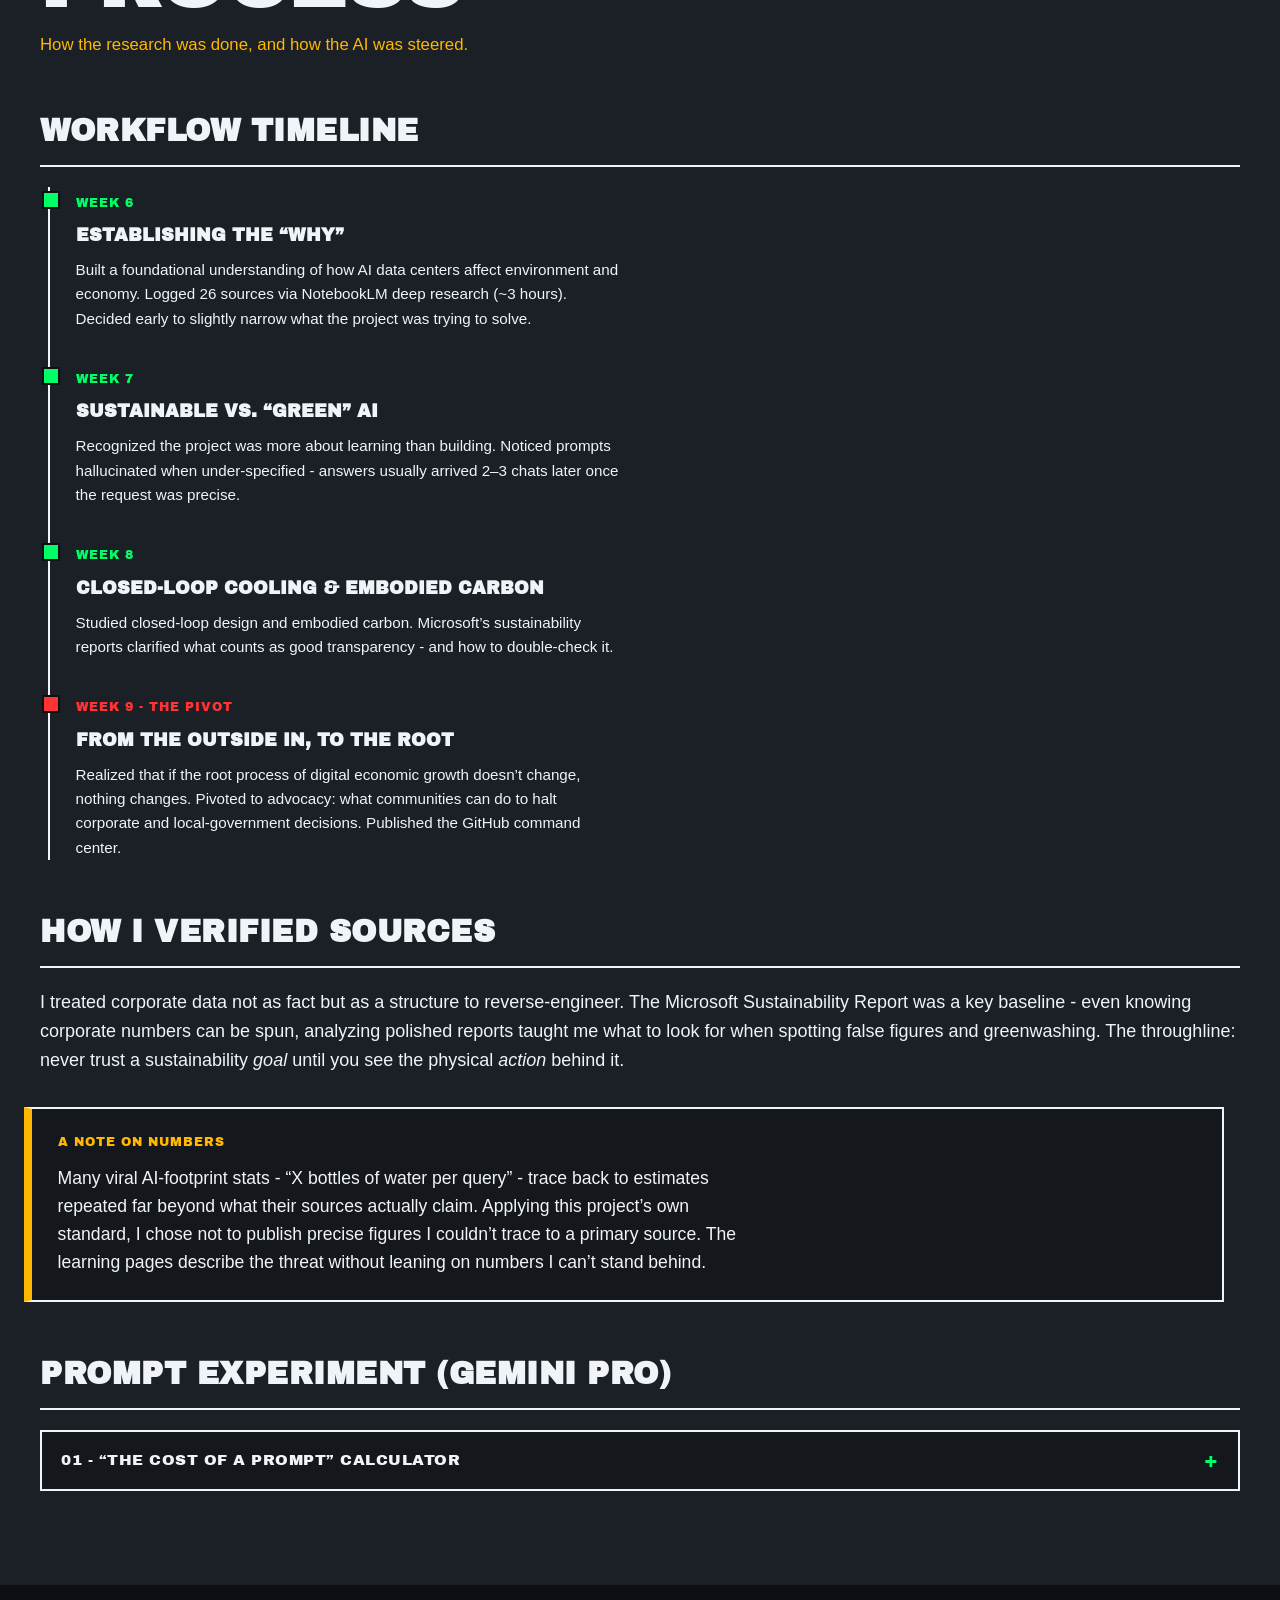
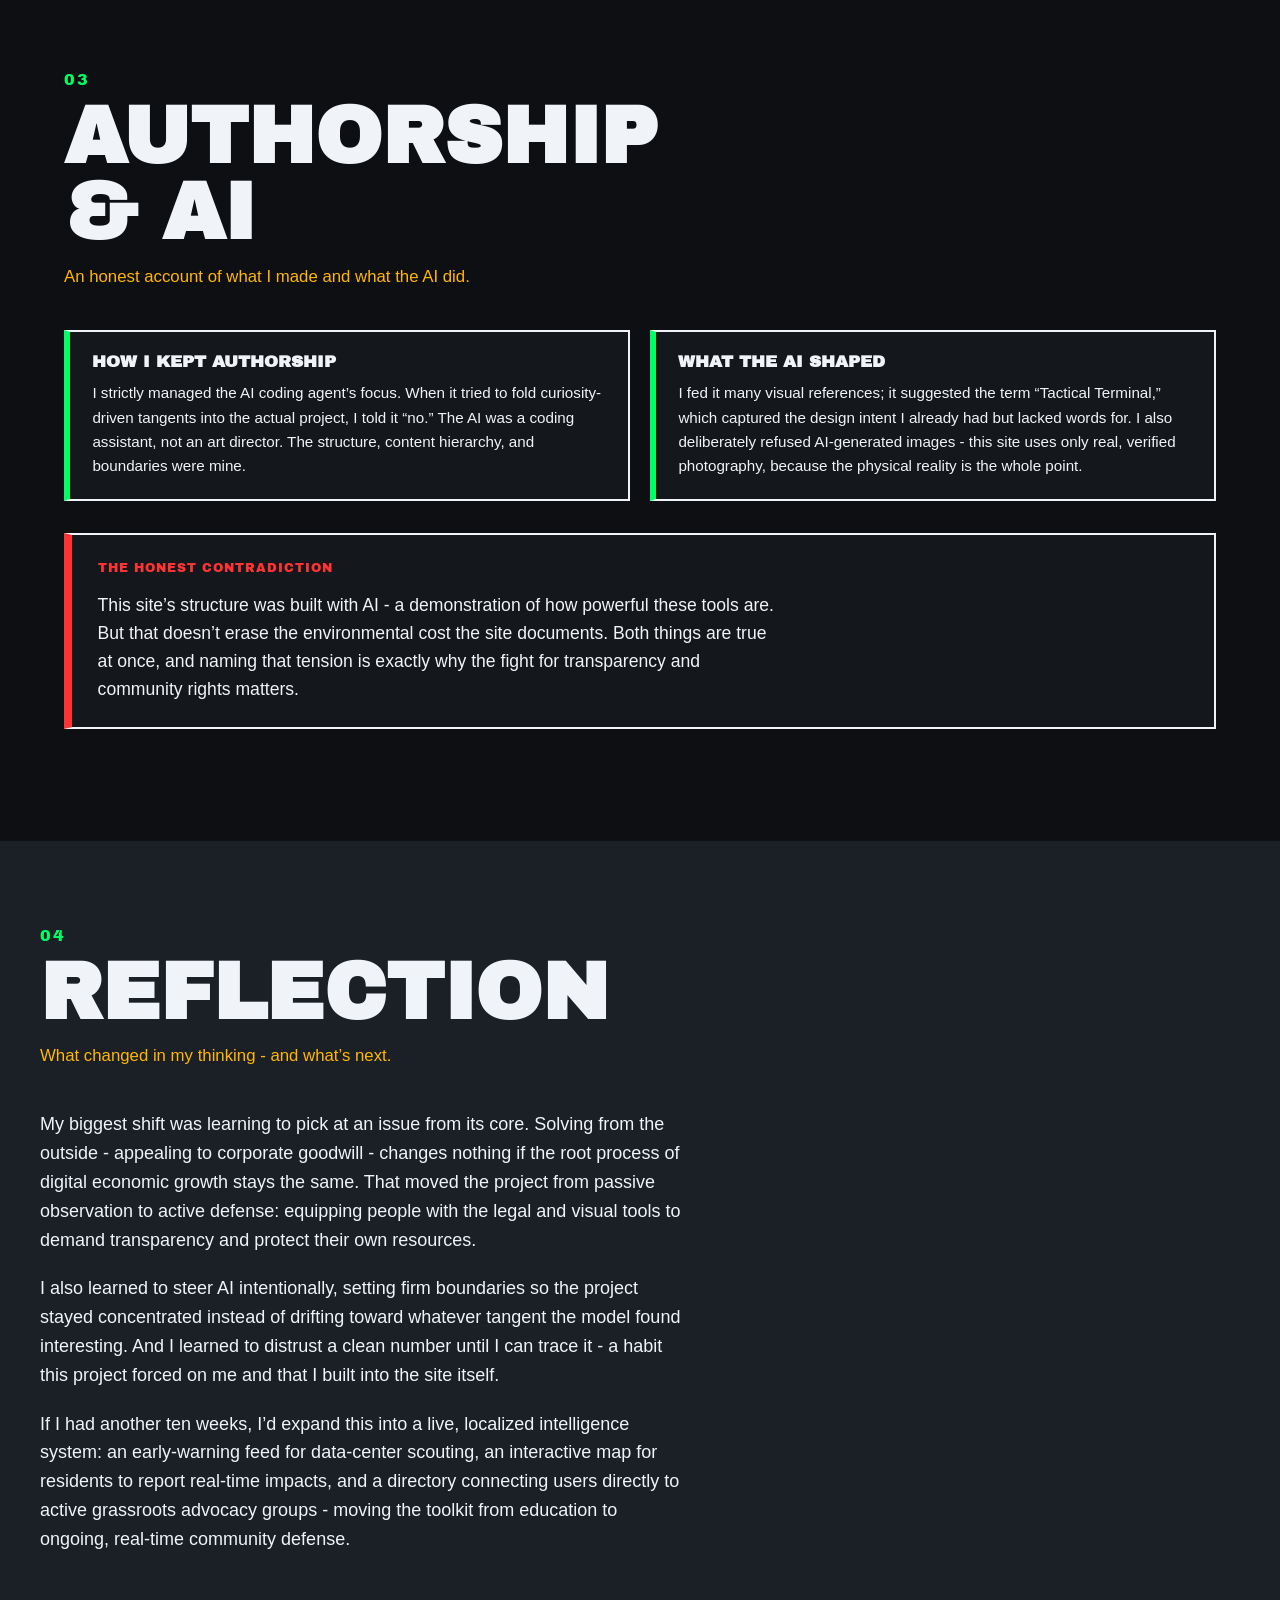
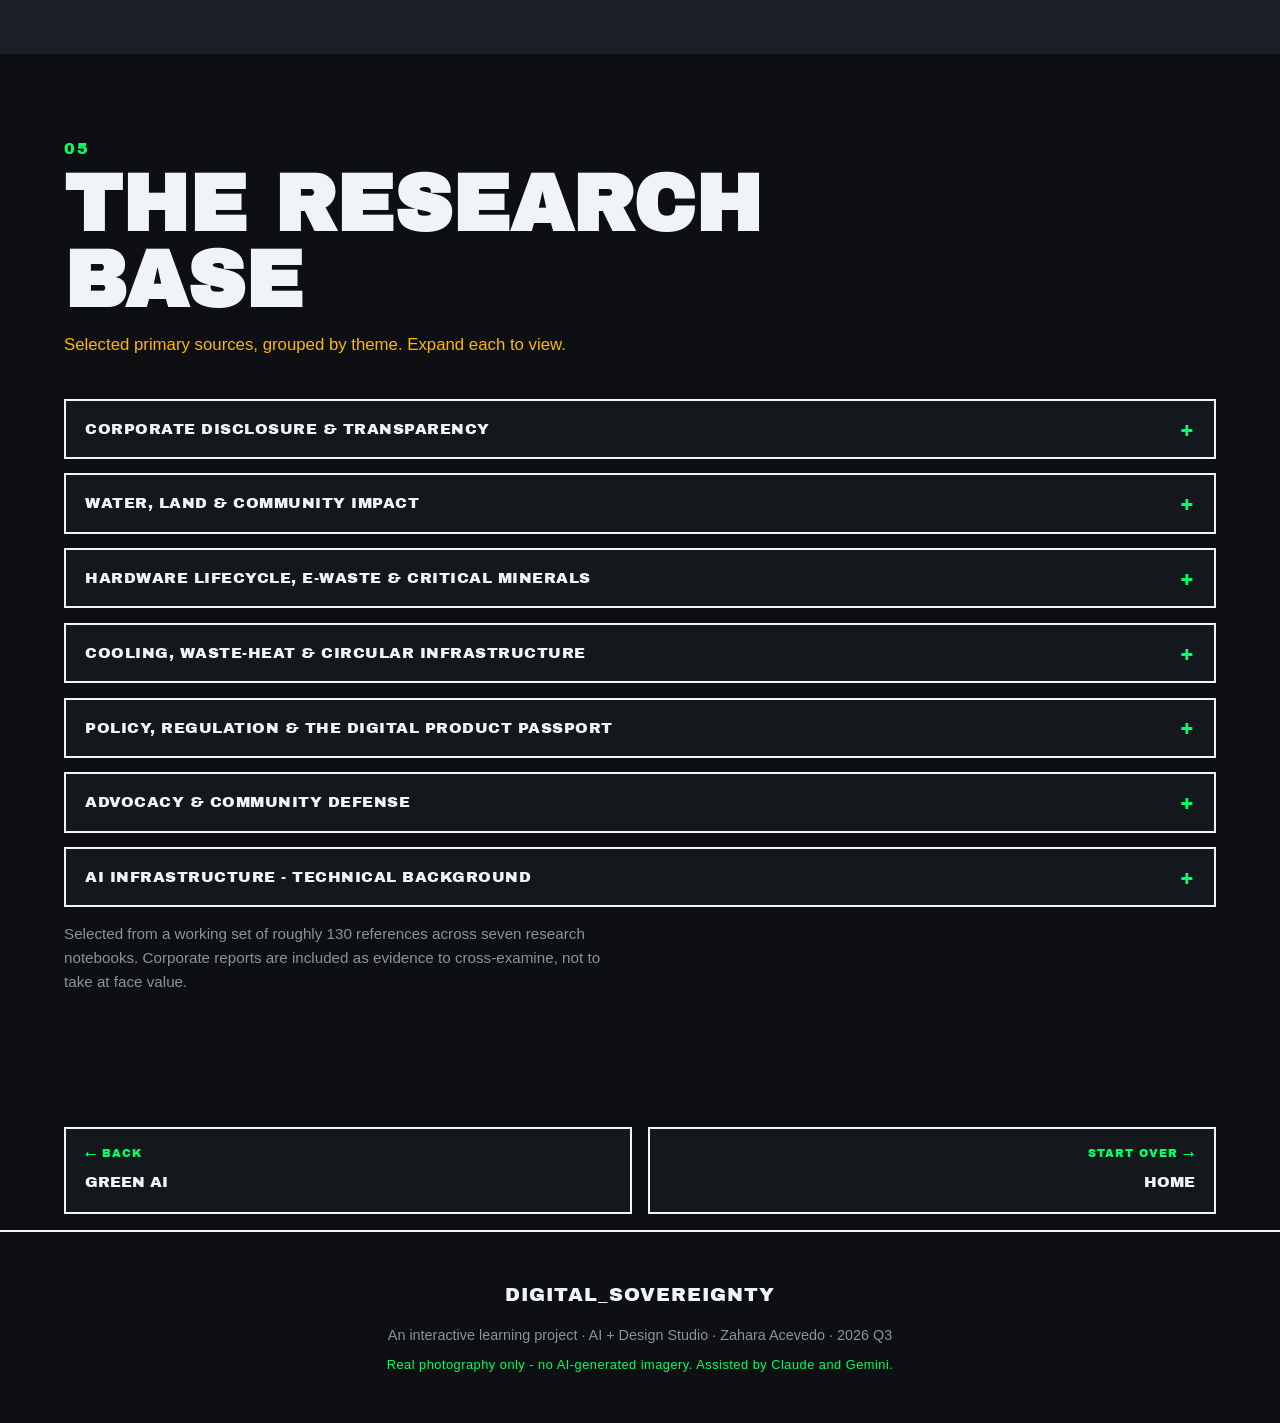
==== commit 7edd52ad: "s" ====
--- a/behind-the-project.html
+++ b/behind-the-project.html
@@ -30,7 +30,7 @@
   <header class="page-hero">
     <span class="eyebrow">Behind the project</span>
     <h1>The Work<br>Behind It</h1>
-    <p class="lede">Yes &mdash; a student made this, and used AI to build it. This page shows the research, the process, and an honest accounting of how AI shaped the outcome. Made by <strong>[INSERT DATA: Student name]</strong> for AI + Design Studio.</p>
+    <p class="lede">Yes - a student made this, and used AI to build it. This page shows the research, the process, and an honest accounting of how AI shaped the outcome. Made by <strong>Zahara Acevedo</strong> for AI + Design Studio.</p>
   </header>
 
   <!-- INQUIRY -->
@@ -38,7 +38,7 @@
     <div class="section-head">
       <span class="section-index">01</span>
       <h2 class="section-title">THE INQUIRY</h2>
-      <p class="section-kicker">Where the question started &mdash; and where it ended up.</p>
+      <p class="section-kicker">Where the question started - and where it ended up.</p>
     </div>
 
     <div class="callout callout-green">
@@ -46,11 +46,11 @@
       <p>How can we translate the physical hazards of AI infrastructure (grid strain, water depletion, noise pollution) and local legal choke points (zoning moratoriums, FOIA, PUC interventions) into an accessible, interactive toolkit that equips citizens to proactively defend their land against Big Tech?</p>
     </div>
 
-    <p class="body">My starting point was much broader and more passive. I began by investigating &ldquo;Green AI Data Centers&rdquo; &mdash; how tech corporations <em>could</em> shift to sustainable energy &mdash; essentially waiting for the industry to fix itself.</p>
+    <p class="body">My starting point was much broader and more passive. I began by investigating &ldquo;Green AI Data Centers&rdquo; - how tech corporations <em>could</em> shift to sustainable energy - essentially waiting for the industry to fix itself.</p>
 
     <div class="callout callout-crimson">
-      <span class="callout-label">The pivot &mdash; the Jevons Paradox</span>
-      <p>Discovering the Jevons Paradox changed everything. As infrastructure becomes more efficient, corporations scale operations fast enough to erase the savings. That&rsquo;s why the sector hasn&rsquo;t truly gone green &mdash; and why I pivoted from waiting on corporate sustainability to building local legal-defense tools. The whole site reflects that shift: it doesn&rsquo;t ask companies to be better, it equips communities to demand it.</p>
+      <span class="callout-label">The pivot - the Jevons Paradox</span>
+      <p>Discovering the Jevons Paradox changed everything. As infrastructure becomes more efficient, corporations scale operations fast enough to erase the savings. That&rsquo;s why the sector hasn&rsquo;t truly gone green - and why I pivoted from waiting on corporate sustainability to building local legal-defense tools. The whole site reflects that shift: it doesn&rsquo;t ask companies to be better, it equips communities to demand it.</p>
     </div>
   </section>
 
@@ -72,44 +72,32 @@
       <li class="timeline-item">
         <span class="timeline-week">WEEK 7</span>
         <h4>Sustainable vs. &ldquo;green&rdquo; AI</h4>
-        <p>Recognized the project was more about learning than building. Noticed prompts hallucinated when under-specified &mdash; answers usually arrived 2&ndash;3 chats later once the request was precise.</p>
+        <p>Recognized the project was more about learning than building. Noticed prompts hallucinated when under-specified - answers usually arrived 2&ndash;3 chats later once the request was precise.</p>
       </li>
       <li class="timeline-item">
         <span class="timeline-week">WEEK 8</span>
         <h4>Closed-loop cooling &amp; embodied carbon</h4>
-        <p>Studied closed-loop design and embodied carbon. Microsoft&rsquo;s sustainability reports clarified what counts as good transparency &mdash; and how to double-check it.</p>
+        <p>Studied closed-loop design and embodied carbon. Microsoft&rsquo;s sustainability reports clarified what counts as good transparency - and how to double-check it.</p>
       </li>
       <li class="timeline-item timeline-pivot">
-        <span class="timeline-week">WEEK 9 &mdash; THE PIVOT</span>
+        <span class="timeline-week">WEEK 9 - THE PIVOT</span>
         <h4>From the outside in, to the root</h4>
         <p>Realized that if the root process of digital economic growth doesn&rsquo;t change, nothing changes. Pivoted to advocacy: what communities can do to halt corporate and local-government decisions. Published the GitHub command center.</p>
       </li>
     </ol>
 
     <h3 class="sub-head">How I verified sources</h3>
-    <p class="body">I treated corporate data not as fact but as a structure to reverse-engineer. The Microsoft Sustainability Report was a key baseline &mdash; even knowing corporate numbers can be spun, analyzing polished reports taught me what to look for when spotting false figures and greenwashing. The throughline: never trust a sustainability <em>goal</em> until you see the physical <em>action</em> behind it.</p>
+    <p class="body">I treated corporate data not as fact but as a structure to reverse-engineer. The Microsoft Sustainability Report was a key baseline - even knowing corporate numbers can be spun, analyzing polished reports taught me what to look for when spotting false figures and greenwashing. The throughline: never trust a sustainability <em>goal</em> until you see the physical <em>action</em> behind it.</p>
 
     <div class="callout callout-amber">
       <span class="callout-label">A note on numbers</span>
-      <p>Many viral AI-footprint stats &mdash; &ldquo;X bottles of water per query&rdquo; &mdash; trace back to estimates repeated far beyond what their sources actually claim. Applying this project&rsquo;s own standard, I chose not to publish precise figures I couldn&rsquo;t trace to a primary source. The learning pages describe the threat without leaning on numbers I can&rsquo;t stand behind.</p>
-    </div>
-
-    <h3 class="sub-head">Prompt experiments (Gemini Pro)</h3>
-    <details class="accordion">
-      <summary>01 &mdash; &ldquo;The Cost of a Prompt&rdquo; Calculator</summary>
+      <p>Many viral AI-footprint stats - &ldquo;X bottles of water per query&rdquo; - trace back to estimates repeated far beyond what their sources actually claim. Applying this project&rsquo;s own standard, I chose not to publish precise figures I couldn&rsquo;t trace to a primary source. The learning pages describe the threat without leaning on numbers I can&rsquo;t stand behind.</p>
+    </div>
+
+    <h3 class="sub-head">Prompt experiment (Gemini Pro)</h3>
+    <details class="accordion">
+      <summary>01 - &ldquo;The Cost of a Prompt&rdquo; Calculator</summary>
       <div class="accordion-body"><p>Asked the model to build an interactive calculator with a slider (1&ndash;100 prompts/day) updating water, rare-earth, and embodied-carbon metrics in real time.</p></div>
-    </details>
-    <details class="accordion">
-      <summary>02 &mdash; The Corporate Transparency Scorecard</summary>
-      <div class="accordion-body"><p>Asked for a responsive grid rating Google, Microsoft, Meta, and OpenAI against 2026 EU Digital Product Passport standards, with a hover-revealed &ldquo;Demand Transparency&rdquo; action.</p></div>
-    </details>
-    <details class="accordion">
-      <summary>03 &mdash; The &ldquo;Community Pushback&rdquo; Map</summary>
-      <div class="accordion-body"><p>Asked for a two-column &ldquo;Take Action&rdquo; section pairing a map of areas fighting expansions with a step-by-step local toolkit and a City Council email template.</p></div>
-    </details>
-    <details class="accordion">
-      <summary>04 &mdash; The &ldquo;Right to Repair&rdquo; Policy Hub</summary>
-      <div class="accordion-body"><p>Asked for a timeline explaining the 1-to-3-year chip lifespan, ending in a split call-to-action linking Right to Repair law and the EU Digital Product Passport.</p></div>
     </details>
   </section>
 
@@ -127,13 +115,13 @@
       </article>
       <article class="card card-green-edge">
         <h4>What the AI shaped</h4>
-        <p>I fed it many visual references; it suggested the term &ldquo;Tactical Terminal,&rdquo; which captured the design intent I already had but lacked words for. I also deliberately refused AI-generated images &mdash; this site uses only real, verified photography, because the physical reality is the whole point.</p>
+        <p>I fed it many visual references; it suggested the term &ldquo;Tactical Terminal,&rdquo; which captured the design intent I already had but lacked words for. I also deliberately refused AI-generated images - this site uses only real, verified photography, because the physical reality is the whole point.</p>
       </article>
     </div>
 
     <div class="callout callout-crimson">
       <span class="callout-label">The honest contradiction</span>
-      <p>This site&rsquo;s structure was built with AI &mdash; a demonstration of how powerful these tools are. But that doesn&rsquo;t erase the environmental cost the site documents. Both things are true at once, and naming that tension is exactly why the fight for transparency and community rights matters.</p>
+      <p>This site&rsquo;s structure was built with AI - a demonstration of how powerful these tools are. But that doesn&rsquo;t erase the environmental cost the site documents. Both things are true at once, and naming that tension is exactly why the fight for transparency and community rights matters.</p>
     </div>
   </section>
 
@@ -142,12 +130,12 @@
     <div class="section-head">
       <span class="section-index">04</span>
       <h2 class="section-title">REFLECTION</h2>
-      <p class="section-kicker">What changed in my thinking &mdash; and what&rsquo;s next.</p>
+      <p class="section-kicker">What changed in my thinking - and what&rsquo;s next.</p>
     </div>
     <div class="reflection-body">
-      <p class="body">My biggest shift was learning to pick at an issue from its core. Solving from the outside &mdash; appealing to corporate goodwill &mdash; changes nothing if the root process of digital economic growth stays the same. That moved the project from passive observation to active defense: equipping people with the legal and visual tools to demand transparency and protect their own resources.</p>
-      <p class="body">I also learned to steer AI intentionally, setting firm boundaries so the project stayed concentrated instead of drifting toward whatever tangent the model found interesting. And I learned to distrust a clean number until I can trace it &mdash; a habit this project forced on me and that I built into the site itself.</p>
-      <p class="body">If I had another ten weeks, I&rsquo;d expand this into a live, localized intelligence system: an early-warning feed for data-center scouting, an interactive map for residents to report real-time impacts, and a directory connecting users directly to active grassroots advocacy groups &mdash; moving the toolkit from education to ongoing, real-time community defense.</p>
+      <p class="body">My biggest shift was learning to pick at an issue from its core. Solving from the outside - appealing to corporate goodwill - changes nothing if the root process of digital economic growth stays the same. That moved the project from passive observation to active defense: equipping people with the legal and visual tools to demand transparency and protect their own resources.</p>
+      <p class="body">I also learned to steer AI intentionally, setting firm boundaries so the project stayed concentrated instead of drifting toward whatever tangent the model found interesting. And I learned to distrust a clean number until I can trace it - a habit this project forced on me and that I built into the site itself.</p>
+      <p class="body">If I had another ten weeks, I&rsquo;d expand this into a live, localized intelligence system: an early-warning feed for data-center scouting, an interactive map for residents to report real-time impacts, and a directory connecting users directly to active grassroots advocacy groups - moving the toolkit from education to ongoing, real-time community defense.</p>
     </div>
   </section>
 
@@ -162,81 +150,74 @@
     <details class="accordion">
       <summary>Corporate disclosure &amp; transparency</summary>
       <div class="accordion-body"><ul class="source-list">
-        <li>Microsoft &mdash; <a href="https://www.microsoft.com/en-us/corporate-responsibility/sustainability/report/">2025 Environmental Sustainability Report</a> (primary baseline)</li>
-        <li>Apple &mdash; 2026 Environmental Progress Report</li>
-        <li>Internet Policy Review &mdash; &ldquo;Not greenwashing, but still&hellip;&rdquo; on big tech&rsquo;s 2025 reports</li>
-        <li>The Guardian &mdash; Leaked document on Amazon datacenter water-use secrecy</li>
-        <li>Greenpeace &mdash; Clicking Clean</li>
+        <li>Microsoft - <a href="https://www.microsoft.com/en-us/corporate-responsibility/sustainability/report/">2025 Environmental Sustainability Report</a> (primary baseline)</li>
+        <li>Apple - 2026 Environmental Progress Report</li>
+        <li>Internet Policy Review - &ldquo;Not greenwashing, but still&hellip;&rdquo; on big tech&rsquo;s 2025 reports</li>
+        <li>The Guardian - Leaked document on Amazon datacenter water-use secrecy</li>
+        <li>Greenpeace - Clicking Clean</li>
       </ul></div>
     </details>
     <details class="accordion">
       <summary>Water, land &amp; community impact</summary>
       <div class="accordion-body"><ul class="source-list">
-        <li>Lincoln Institute &mdash; <a href="https://www.lincolninst.edu/publications/land-lines-magazine/articles/land-water-impacts-data-centers/">Data Drain: Land and Water Impacts of the AI Boom</a></li>
-        <li>S&amp;P Global &mdash; <a href="https://www.spglobal.com/sustainable1/en/insights/special-editorial/beneath-the-surface-water-stress-in-data-centers">Beneath the Surface: Water Stress in Data Centers</a></li>
-        <li>University of Oxford &mdash; <a href="https://eng.ox.ac.uk/case-studies/the-true-cost-of-water-guzzling-data-centres">The True Cost of Water-Guzzling Data Centres</a></li>
-        <li>World Resources Institute &mdash; <a href="https://www.wri.org/insights/us-data-center-growth-impacts">7 Ways Data Centers Affect US Communities</a></li>
-        <li>Brookings &mdash; <a href="https://www.brookings.edu/articles/local-implications-data-centers-rural-communities-us/">Local Implications of Data Centers for Rural Communities</a></li>
-        <li>Kapor Foundation &mdash; The Unequal Burden of Data Centers (2025)</li>
+        <li>Lincoln Institute - <a href="https://www.lincolninst.edu/publications/land-lines-magazine/articles/land-water-impacts-data-centers/">Data Drain: Land and Water Impacts of the AI Boom</a></li>
+        <li>S&amp;P Global - <a href="https://www.spglobal.com/sustainable1/en/insights/special-editorial/beneath-the-surface-water-stress-in-data-centers">Beneath the Surface: Water Stress in Data Centers</a></li>
+        <li>University of Oxford - <a href="https://eng.ox.ac.uk/case-studies/the-true-cost-of-water-guzzling-data-centres">The True Cost of Water-Guzzling Data Centres</a></li>
+        <li>World Resources Institute - <a href="https://www.wri.org/insights/us-data-center-growth-impacts">7 Ways Data Centers Affect US Communities</a></li>
+        <li>Brookings - <a href="https://www.brookings.edu/articles/local-implications-data-centers-rural-communities-us/">Local Implications of Data Centers for Rural Communities</a></li>
+        <li>Kapor Foundation - The Unequal Burden of Data Centers (2025)</li>
       </ul></div>
     </details>
     <details class="accordion">
       <summary>Hardware lifecycle, e-waste &amp; critical minerals</summary>
       <div class="accordion-body"><ul class="source-list">
-        <li>Princeton CITP &mdash; <a href="https://blog.citp.princeton.edu/2025/10/15/lifespan-of-ai-chips-the-300-billion-question/">Lifespan of AI Chips: The $300 Billion Question</a></li>
-        <li>arXiv &mdash; <a href="https://arxiv.org/html/2502.01671v1">Life-Cycle Emissions of AI Hardware: Cradle-to-Grave</a></li>
-        <li>IEA &mdash; <a href="https://www.iea.org/reports/global-critical-minerals-outlook-2024/outlook-for-key-minerals">Global Critical Minerals Outlook 2024</a></li>
-        <li>The Oregon Group &mdash; AI Data Centers to Drive 2% of Global Copper Demand by 2030</li>
-        <li>MIT News &mdash; <a href="https://news.mit.edu/2025/explained-generative-ai-environmental-impact-0117">Explained: Generative AI&rsquo;s Environmental Impact</a></li>
+        <li>Princeton CITP - <a href="https://blog.citp.princeton.edu/2025/10/15/lifespan-of-ai-chips-the-300-billion-question/">Lifespan of AI Chips: The $300 Billion Question</a></li>
+        <li>arXiv - <a href="https://arxiv.org/html/2502.01671v1">Life-Cycle Emissions of AI Hardware: Cradle-to-Grave</a></li>
+        <li>IEA - <a href="https://www.iea.org/reports/global-critical-minerals-outlook-2024/outlook-for-key-minerals">Global Critical Minerals Outlook 2024</a></li>
+        <li>The Oregon Group - AI Data Centers to Drive 2% of Global Copper Demand by 2030</li>
+        <li>MIT News - <a href="https://news.mit.edu/2025/explained-generative-ai-environmental-impact-0117">Explained: Generative AI&rsquo;s Environmental Impact</a></li>
       </ul></div>
     </details>
     <details class="accordion">
       <summary>Cooling, waste-heat &amp; circular infrastructure</summary>
       <div class="accordion-body"><ul class="source-list">
-        <li>Microsoft &mdash; <a href="https://datacenters.microsoft.com/wp-content/uploads/2025/04/CircularityWhitePaperApril2025.pdf">Four Pillars of a Circular Datacenter Hardware Program</a></li>
-        <li>Google &mdash; <a href="https://sustainability.google/stories/circular-economy/">Circular Economy</a> &amp; <a href="https://blog.google/company-news/inside-google/around-the-globe/google-europe/our-first-offsite-heat-recovery-project-lands-in-finland/">Offsite Heat Recovery in Finland</a></li>
-        <li>NVIDIA &mdash; <a href="https://blogs.nvidia.com/blog/blackwell-platform-water-efficiency-liquid-cooling-data-centers-ai-factories/">Blackwell Water-Efficiency Claims</a> (read critically)</li>
-        <li>ICEF &mdash; Sustainable Data Centers Roadmap (2025)</li>
-        <li>Elsevier RSER &mdash; Data Center Cooling &amp; Waste-Heat Recovery review</li>
+        <li>Microsoft - <a href="https://datacenters.microsoft.com/wp-content/uploads/2025/04/CircularityWhitePaperApril2025.pdf">Four Pillars of a Circular Datacenter Hardware Program</a></li>
+        <li>Google - <a href="https://sustainability.google/stories/circular-economy/">Circular Economy</a> &amp; <a href="https://blog.google/company-news/inside-google/around-the-globe/google-europe/our-first-offsite-heat-recovery-project-lands-in-finland/">Offsite Heat Recovery in Finland</a></li>
+        <li>NVIDIA - <a href="https://blogs.nvidia.com/blog/blackwell-platform-water-efficiency-liquid-cooling-data-centers-ai-factories/">Blackwell Water-Efficiency Claims</a> (read critically)</li>
+        <li>ICEF - Sustainable Data Centers Roadmap (2025)</li>
+        <li>Elsevier RSER - Data Center Cooling &amp; Waste-Heat Recovery review</li>
       </ul></div>
     </details>
     <details class="accordion">
       <summary>Policy, regulation &amp; the Digital Product Passport</summary>
       <div class="accordion-body"><ul class="source-list">
-        <li>data.europa.eu &mdash; <a href="https://data.europa.eu/en/news-events/news/eus-digital-product-passport-advancing-transparency-and-sustainability">The EU&rsquo;s Digital Product Passport</a></li>
-        <li>MDPI Sustainability &mdash; <a href="https://www.mdpi.com/2071-1050/16/1/396">DPP: A Pathway to Circularity</a></li>
-        <li>White &amp; Case LLP &mdash; Energy-Efficiency Requirements under the EU AI Act</li>
-        <li>Covington &amp; Burling LLP &mdash; EU Energy Efficiency Directive &amp; Datacenters (2025)</li>
-        <li>Harvard Kennedy School &mdash; Civil Society and the US AI Action Plan</li>
+        <li>data.europa.eu - <a href="https://data.europa.eu/en/news-events/news/eus-digital-product-passport-advancing-transparency-and-sustainability">The EU&rsquo;s Digital Product Passport</a></li>
+        <li>MDPI Sustainability - <a href="https://www.mdpi.com/2071-1050/16/1/396">DPP: A Pathway to Circularity</a></li>
+        <li>White &amp; Case LLP - Energy-Efficiency Requirements under the EU AI Act</li>
+        <li>Covington &amp; Burling LLP - EU Energy Efficiency Directive &amp; Datacenters (2025)</li>
+        <li>Harvard Kennedy School - Civil Society and the US AI Action Plan</li>
       </ul></div>
     </details>
     <details class="accordion">
       <summary>Advocacy &amp; community defense</summary>
       <div class="accordion-body"><ul class="source-list">
-        <li>NAACP &mdash; Stop Dirty Data Centers &amp; 2026 Frontline Community Recommendations</li>
-        <li>Kate Crawford &mdash; <a href="https://anatomyof.ai/">Anatomy of an AI System / Atlas of AI</a></li>
-        <li>Grist &mdash; <a href="https://grist.org/indigenous/ai-is-a-double-edged-sword-for-indigenous-land-protection-un-experts-warn/">AI &amp; Indigenous Land Protection</a></li>
-        <li>Initiative for Responsible Mining Assurance &mdash; <a href="https://responsiblemining.net/">responsiblemining.net</a></li>
-      </ul></div>
-    </details>
-    <details class="accordion">
-      <summary>AI infrastructure &mdash; technical background</summary>
-      <div class="accordion-body"><ul class="source-list">
-        <li>IBM Think &mdash; What Is an AI Data Center?</li>
-        <li>Cisco &mdash; What Is an AI Data Center?</li>
-        <li>FPT &mdash; What Is AI Infrastructure?</li>
-        <li>arXiv &mdash; <a href="https://arxiv.org/html/2511.07090v1">Green AI: A Systematic Review</a></li>
+        <li>NAACP - Stop Dirty Data Centers &amp; 2026 Frontline Community Recommendations</li>
+        <li>Kate Crawford - <a href="https://anatomyof.ai/">Anatomy of an AI System / Atlas of AI</a></li>
+        <li>Grist - <a href="https://grist.org/indigenous/ai-is-a-double-edged-sword-for-indigenous-land-protection-un-experts-warn/">AI &amp; Indigenous Land Protection</a></li>
+        <li>Initiative for Responsible Mining Assurance - <a href="https://responsiblemining.net/">responsiblemining.net</a></li>
+      </ul></div>
+    </details>
+    <details class="accordion">
+      <summary>AI infrastructure - technical background</summary>
+      <div class="accordion-body"><ul class="source-list">
+        <li>IBM Think - What Is an AI Data Center?</li>
+        <li>Cisco - What Is an AI Data Center?</li>
+        <li>FPT - What Is AI Infrastructure?</li>
+        <li>arXiv - <a href="https://arxiv.org/html/2511.07090v1">Green AI: A Systematic Review</a></li>
       </ul></div>
     </details>
 
     <p class="body-muted">Selected from a working set of roughly 130 references across seven research notebooks. Corporate reports are included as evidence to cross-examine, not to take at face value.</p>
-
-    <h3 class="sub-head">Project workspaces</h3>
-    <div class="link-row">
-      <a class="ext-link" href="[INSERT DATA: Milanote URL]">Milanote Board &rarr;</a>
-      <a class="ext-link" href="[INSERT DATA: GitHub repo URL]">GitHub Repository &rarr;</a>
-      <a class="ext-link" href="[INSERT DATA: GitHub Pages URL]">Live Site &rarr;</a>
-    </div>
   </section>
 
   <nav class="pager" aria-label="Page navigation">
@@ -247,8 +228,8 @@
 
   <footer class="site-footer">
     <p class="footer-title">DIGITAL_SOVEREIGNTY</p>
-    <p class="footer-meta">An interactive learning project &middot; AI + Design Studio &middot; [INSERT DATA: Student name] &middot; [INSERT DATA: Year/Quarter]</p>
-    <p class="footer-note">Real photography only &mdash; no AI-generated imagery. Built with hand-written HTML &amp; CSS.</p>
+    <p class="footer-meta">An interactive learning project &middot; AI + Design Studio &middot; Zahara Acevedo &middot; 2026 Q3</p>
+    <p class="footer-note">Real photography only - no AI-generated imagery. Assisted by Claude and Gemini.</p>
   </footer>
 </body>
 </html>
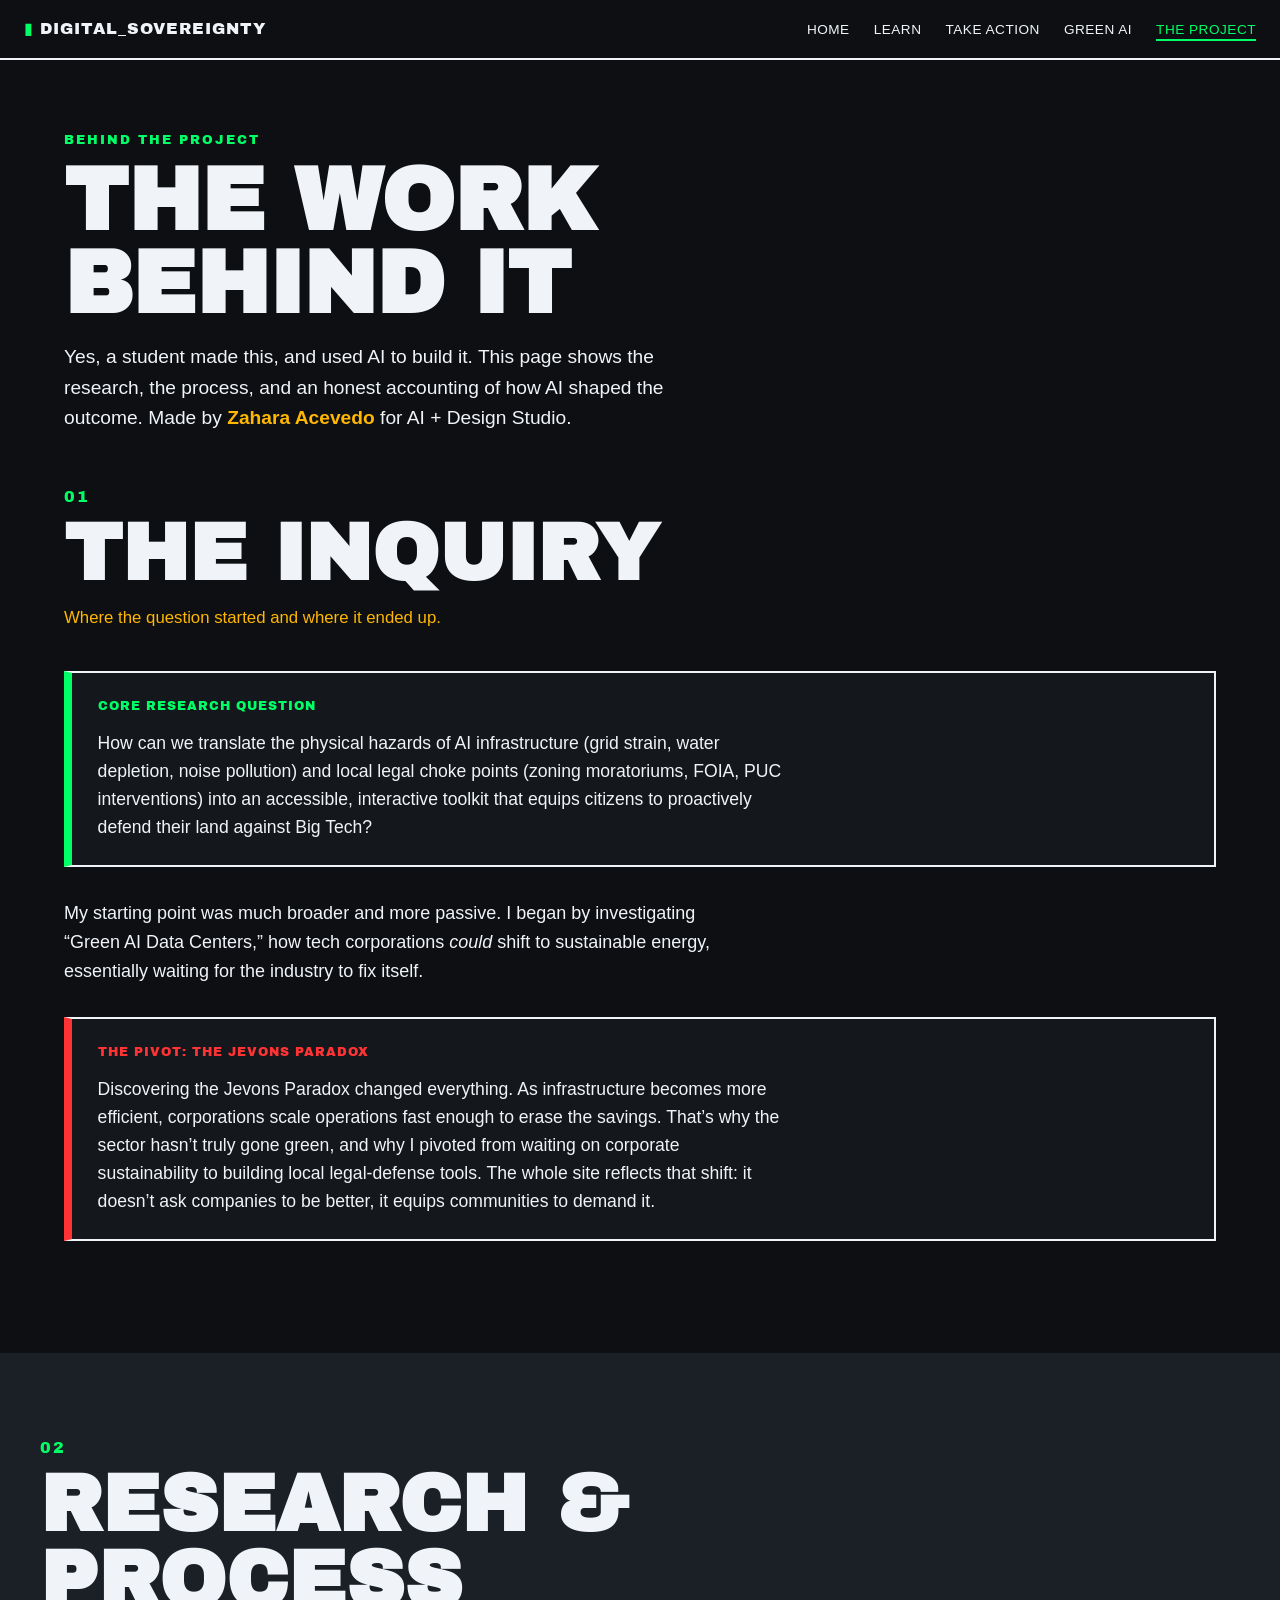
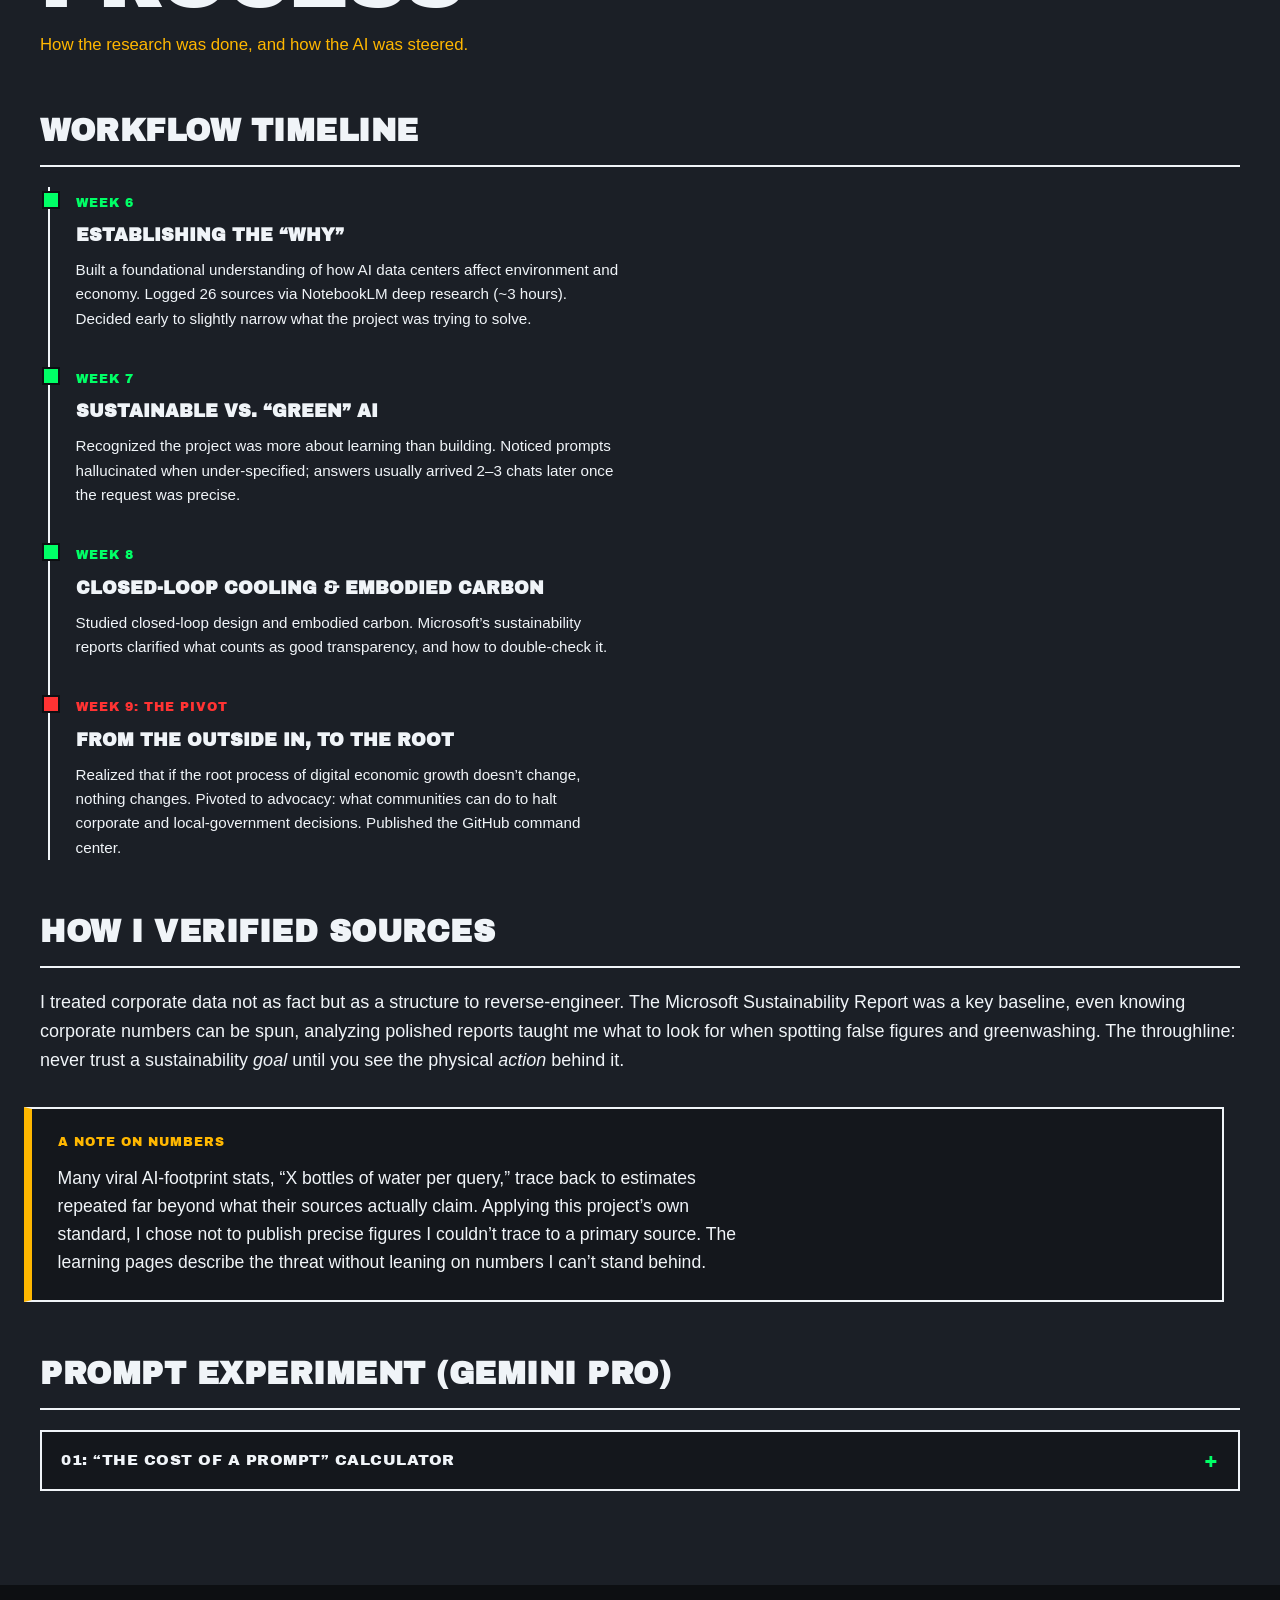
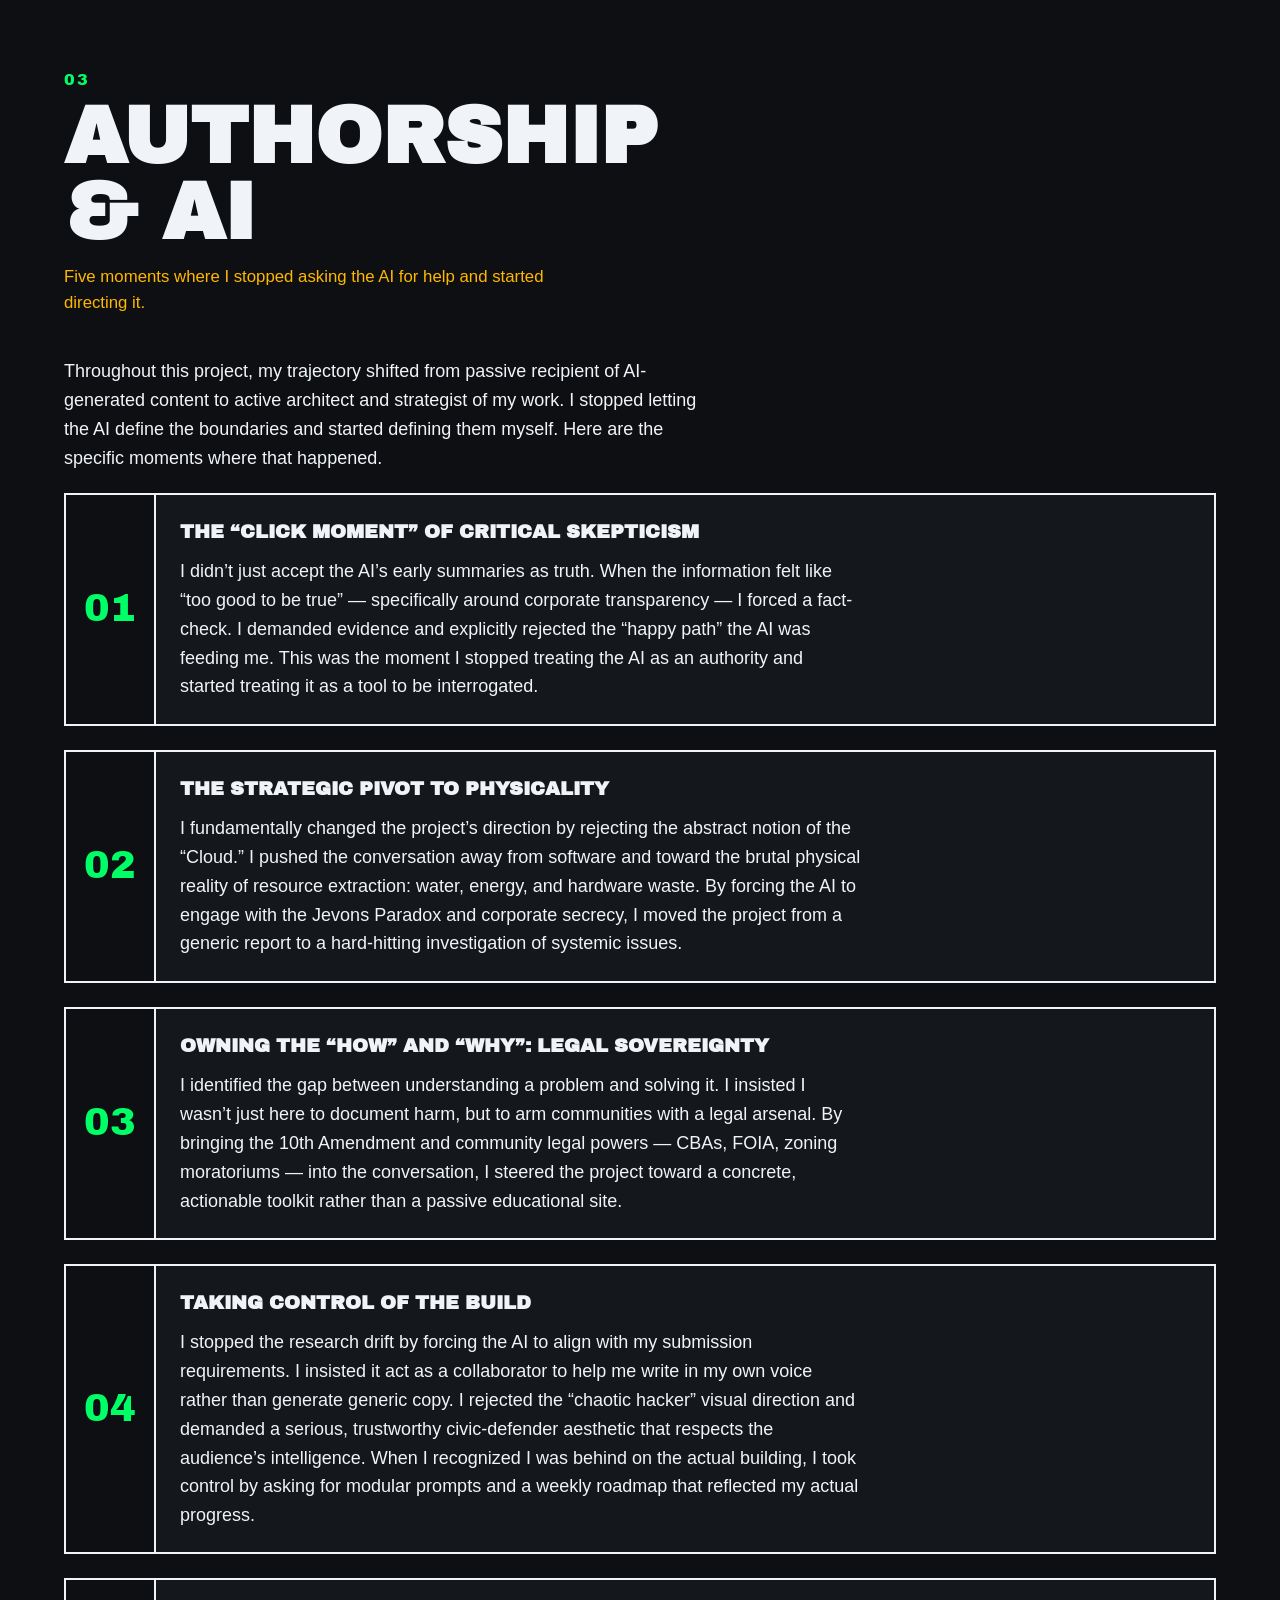
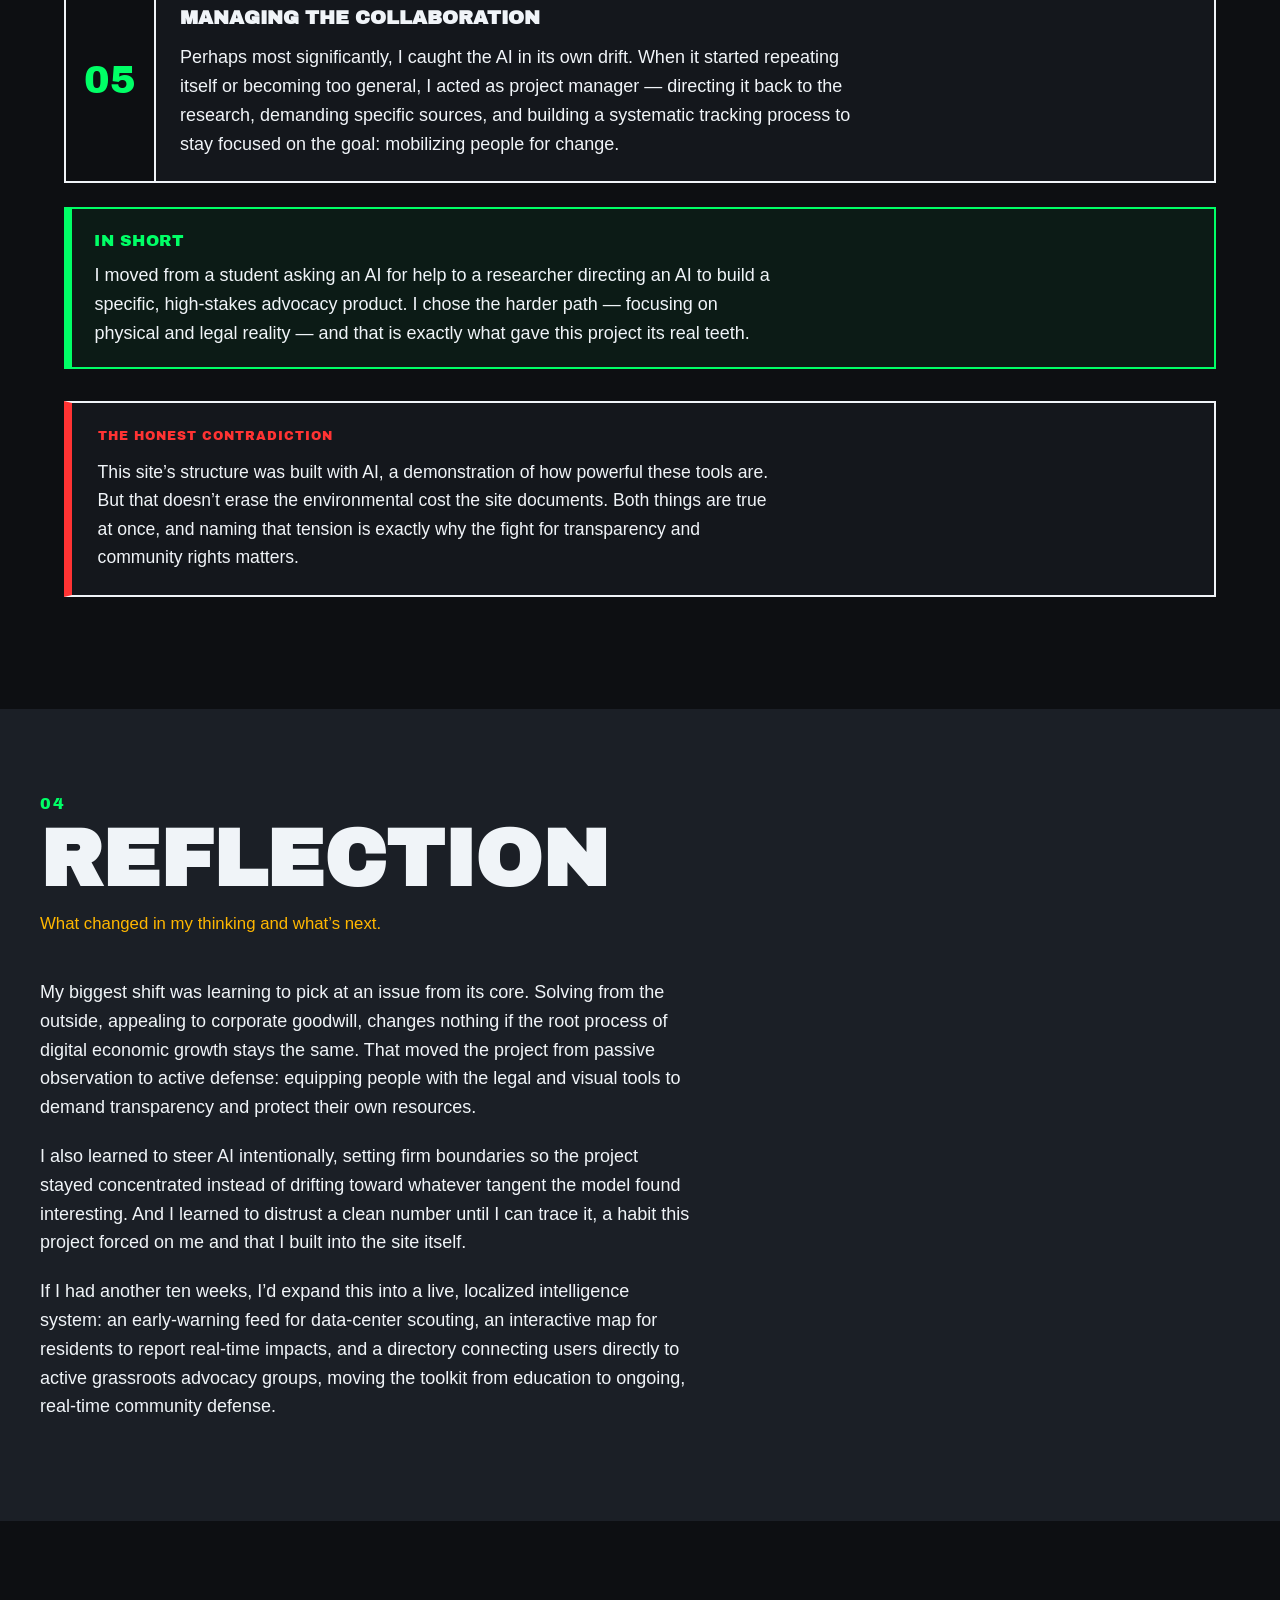
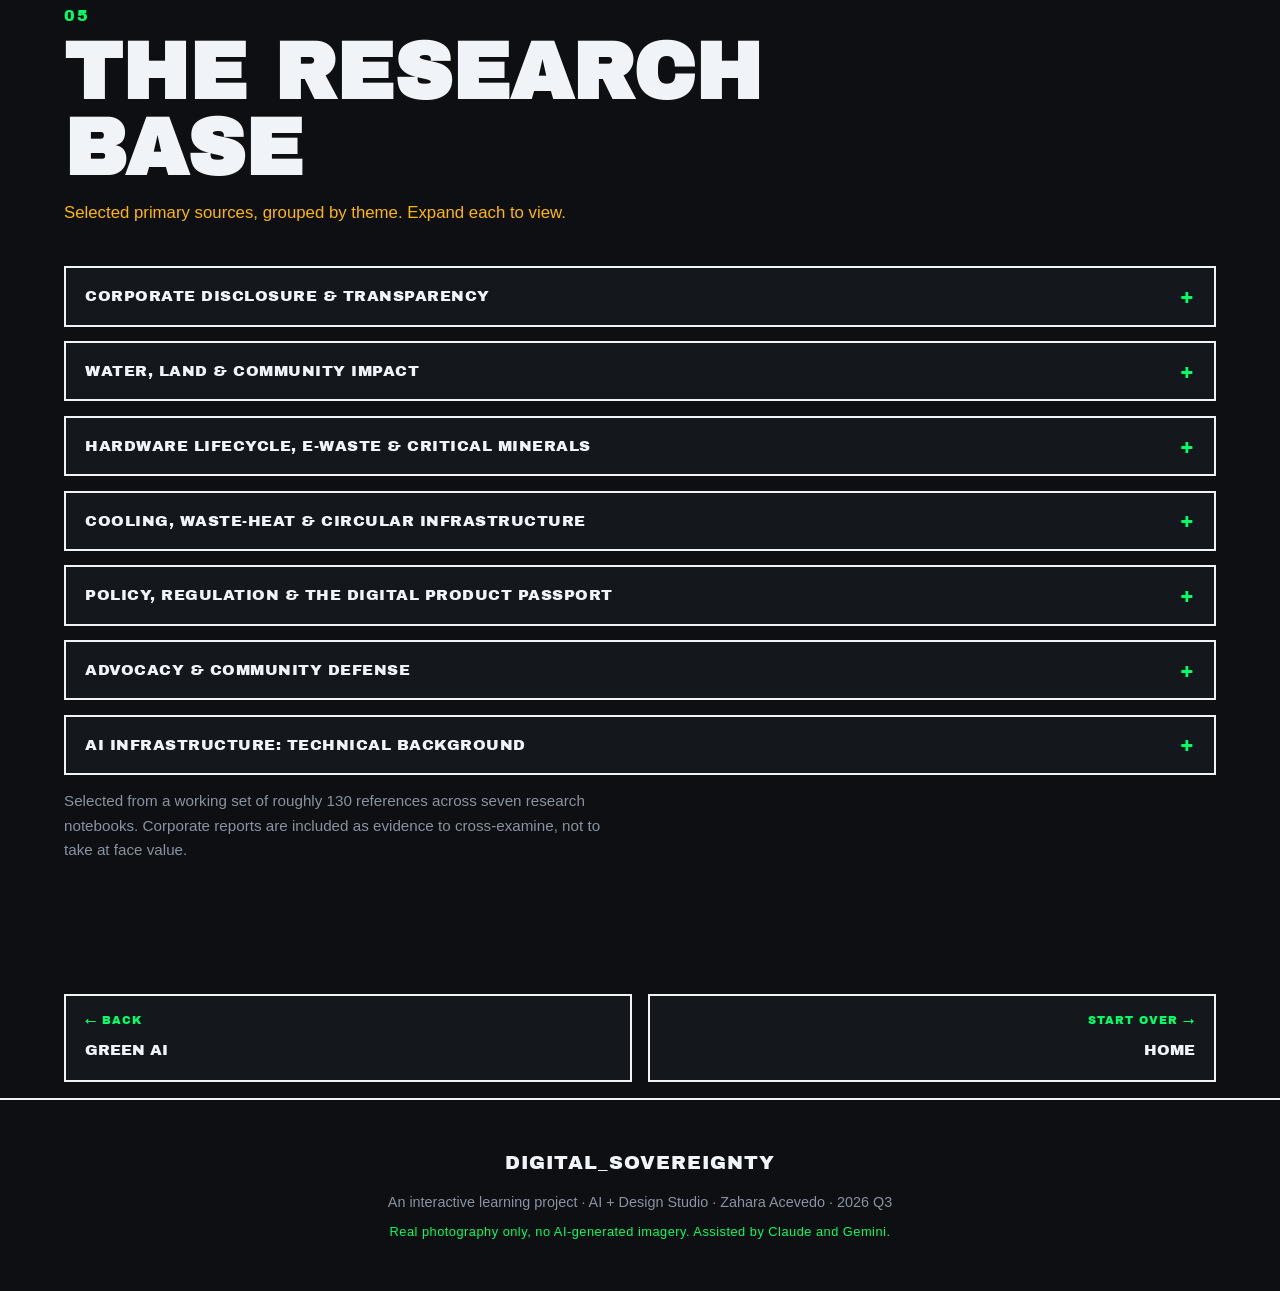
==== commit 934e64d2: "j" ====
--- a/behind-the-project.html
+++ b/behind-the-project.html
@@ -30,7 +30,7 @@
   <header class="page-hero">
     <span class="eyebrow">Behind the project</span>
     <h1>The Work<br>Behind It</h1>
-    <p class="lede">Yes - a student made this, and used AI to build it. This page shows the research, the process, and an honest accounting of how AI shaped the outcome. Made by <strong>Zahara Acevedo</strong> for AI + Design Studio.</p>
+    <p class="lede">Yes, a student made this, and used AI to build it. This page shows the research, the process, and an honest accounting of how AI shaped the outcome. Made by <strong>Zahara Acevedo</strong> for AI + Design Studio.</p>
   </header>
 
   <!-- INQUIRY -->
@@ -38,7 +38,7 @@
     <div class="section-head">
       <span class="section-index">01</span>
       <h2 class="section-title">THE INQUIRY</h2>
-      <p class="section-kicker">Where the question started - and where it ended up.</p>
+      <p class="section-kicker">Where the question started and where it ended up.</p>
     </div>
 
     <div class="callout callout-green">
@@ -46,11 +46,11 @@
       <p>How can we translate the physical hazards of AI infrastructure (grid strain, water depletion, noise pollution) and local legal choke points (zoning moratoriums, FOIA, PUC interventions) into an accessible, interactive toolkit that equips citizens to proactively defend their land against Big Tech?</p>
     </div>
 
-    <p class="body">My starting point was much broader and more passive. I began by investigating &ldquo;Green AI Data Centers&rdquo; - how tech corporations <em>could</em> shift to sustainable energy - essentially waiting for the industry to fix itself.</p>
+    <p class="body">My starting point was much broader and more passive. I began by investigating &ldquo;Green AI Data Centers,&rdquo; how tech corporations <em>could</em> shift to sustainable energy, essentially waiting for the industry to fix itself.</p>
 
     <div class="callout callout-crimson">
-      <span class="callout-label">The pivot - the Jevons Paradox</span>
-      <p>Discovering the Jevons Paradox changed everything. As infrastructure becomes more efficient, corporations scale operations fast enough to erase the savings. That&rsquo;s why the sector hasn&rsquo;t truly gone green - and why I pivoted from waiting on corporate sustainability to building local legal-defense tools. The whole site reflects that shift: it doesn&rsquo;t ask companies to be better, it equips communities to demand it.</p>
+      <span class="callout-label">The pivot: the Jevons Paradox</span>
+      <p>Discovering the Jevons Paradox changed everything. As infrastructure becomes more efficient, corporations scale operations fast enough to erase the savings. That&rsquo;s why the sector hasn&rsquo;t truly gone green, and why I pivoted from waiting on corporate sustainability to building local legal-defense tools. The whole site reflects that shift: it doesn&rsquo;t ask companies to be better, it equips communities to demand it.</p>
     </div>
   </section>
 
@@ -72,31 +72,31 @@
       <li class="timeline-item">
         <span class="timeline-week">WEEK 7</span>
         <h4>Sustainable vs. &ldquo;green&rdquo; AI</h4>
-        <p>Recognized the project was more about learning than building. Noticed prompts hallucinated when under-specified - answers usually arrived 2&ndash;3 chats later once the request was precise.</p>
+        <p>Recognized the project was more about learning than building. Noticed prompts hallucinated when under-specified; answers usually arrived 2&ndash;3 chats later once the request was precise.</p>
       </li>
       <li class="timeline-item">
         <span class="timeline-week">WEEK 8</span>
         <h4>Closed-loop cooling &amp; embodied carbon</h4>
-        <p>Studied closed-loop design and embodied carbon. Microsoft&rsquo;s sustainability reports clarified what counts as good transparency - and how to double-check it.</p>
+        <p>Studied closed-loop design and embodied carbon. Microsoft&rsquo;s sustainability reports clarified what counts as good transparency, and how to double-check it.</p>
       </li>
       <li class="timeline-item timeline-pivot">
-        <span class="timeline-week">WEEK 9 - THE PIVOT</span>
+        <span class="timeline-week">WEEK 9: THE PIVOT</span>
         <h4>From the outside in, to the root</h4>
         <p>Realized that if the root process of digital economic growth doesn&rsquo;t change, nothing changes. Pivoted to advocacy: what communities can do to halt corporate and local-government decisions. Published the GitHub command center.</p>
       </li>
     </ol>
 
     <h3 class="sub-head">How I verified sources</h3>
-    <p class="body">I treated corporate data not as fact but as a structure to reverse-engineer. The Microsoft Sustainability Report was a key baseline - even knowing corporate numbers can be spun, analyzing polished reports taught me what to look for when spotting false figures and greenwashing. The throughline: never trust a sustainability <em>goal</em> until you see the physical <em>action</em> behind it.</p>
+    <p class="body">I treated corporate data not as fact but as a structure to reverse-engineer. The Microsoft Sustainability Report was a key baseline, even knowing corporate numbers can be spun, analyzing polished reports taught me what to look for when spotting false figures and greenwashing. The throughline: never trust a sustainability <em>goal</em> until you see the physical <em>action</em> behind it.</p>
 
     <div class="callout callout-amber">
       <span class="callout-label">A note on numbers</span>
-      <p>Many viral AI-footprint stats - &ldquo;X bottles of water per query&rdquo; - trace back to estimates repeated far beyond what their sources actually claim. Applying this project&rsquo;s own standard, I chose not to publish precise figures I couldn&rsquo;t trace to a primary source. The learning pages describe the threat without leaning on numbers I can&rsquo;t stand behind.</p>
+      <p>Many viral AI-footprint stats, &ldquo;X bottles of water per query,&rdquo; trace back to estimates repeated far beyond what their sources actually claim. Applying this project&rsquo;s own standard, I chose not to publish precise figures I couldn&rsquo;t trace to a primary source. The learning pages describe the threat without leaning on numbers I can&rsquo;t stand behind.</p>
     </div>
 
     <h3 class="sub-head">Prompt experiment (Gemini Pro)</h3>
     <details class="accordion">
-      <summary>01 - &ldquo;The Cost of a Prompt&rdquo; Calculator</summary>
+      <summary>01: &ldquo;The Cost of a Prompt&rdquo; Calculator</summary>
       <div class="accordion-body"><p>Asked the model to build an interactive calculator with a slider (1&ndash;100 prompts/day) updating water, rare-earth, and embodied-carbon metrics in real time.</p></div>
     </details>
   </section>
@@ -106,22 +106,59 @@
     <div class="section-head">
       <span class="section-index">03</span>
       <h2 class="section-title">AUTHORSHIP<br>&amp; AI</h2>
-      <p class="section-kicker">An honest account of what I made and what the AI did.</p>
-    </div>
-    <div class="grid grid-2">
-      <article class="card card-green-edge">
-        <h4>How I kept authorship</h4>
-        <p>I strictly managed the AI coding agent&rsquo;s focus. When it tried to fold curiosity-driven tangents into the actual project, I told it &ldquo;no.&rdquo; The AI was a coding assistant, not an art director. The structure, content hierarchy, and boundaries were mine.</p>
-      </article>
-      <article class="card card-green-edge">
-        <h4>What the AI shaped</h4>
-        <p>I fed it many visual references; it suggested the term &ldquo;Tactical Terminal,&rdquo; which captured the design intent I already had but lacked words for. I also deliberately refused AI-generated images - this site uses only real, verified photography, because the physical reality is the whole point.</p>
-      </article>
+      <p class="section-kicker">Five moments where I stopped asking the AI for help and started directing it.</p>
+    </div>
+
+    <p class="body">Throughout this project, my trajectory shifted from passive recipient of AI-generated content to active architect and strategist of my work. I stopped letting the AI define the boundaries and started defining them myself. Here are the specific moments where that happened.</p>
+
+    <div class="step">
+      <div class="step-index">01</div>
+      <div class="step-content">
+        <h3>The &ldquo;click moment&rdquo; of critical skepticism</h3>
+        <p>I didn&rsquo;t just accept the AI&rsquo;s early summaries as truth. When the information felt like &ldquo;too good to be true&rdquo; — specifically around corporate transparency — I forced a fact-check. I demanded evidence and explicitly rejected the &ldquo;happy path&rdquo; the AI was feeding me. This was the moment I stopped treating the AI as an authority and started treating it as a tool to be interrogated.</p>
+      </div>
+    </div>
+
+    <div class="step">
+      <div class="step-index">02</div>
+      <div class="step-content">
+        <h3>The strategic pivot to physicality</h3>
+        <p>I fundamentally changed the project&rsquo;s direction by rejecting the abstract notion of the &ldquo;Cloud.&rdquo; I pushed the conversation away from software and toward the brutal physical reality of resource extraction: water, energy, and hardware waste. By forcing the AI to engage with the Jevons Paradox and corporate secrecy, I moved the project from a generic report to a hard-hitting investigation of systemic issues.</p>
+      </div>
+    </div>
+
+    <div class="step">
+      <div class="step-index">03</div>
+      <div class="step-content">
+        <h3>Owning the &ldquo;how&rdquo; and &ldquo;why&rdquo;: legal sovereignty</h3>
+        <p>I identified the gap between understanding a problem and solving it. I insisted I wasn&rsquo;t just here to document harm, but to arm communities with a legal arsenal. By bringing the 10th Amendment and community legal powers — CBAs, FOIA, zoning moratoriums — into the conversation, I steered the project toward a concrete, actionable toolkit rather than a passive educational site.</p>
+      </div>
+    </div>
+
+    <div class="step">
+      <div class="step-index">04</div>
+      <div class="step-content">
+        <h3>Taking control of the build</h3>
+        <p>I stopped the research drift by forcing the AI to align with my submission requirements. I insisted it act as a collaborator to help me write in my own voice rather than generate generic copy. I rejected the &ldquo;chaotic hacker&rdquo; visual direction and demanded a serious, trustworthy civic-defender aesthetic that respects the audience&rsquo;s intelligence. When I recognized I was behind on the actual building, I took control by asking for modular prompts and a weekly roadmap that reflected my actual progress.</p>
+      </div>
+    </div>
+
+    <div class="step">
+      <div class="step-index">05</div>
+      <div class="step-content">
+        <h3>Managing the collaboration</h3>
+        <p>Perhaps most significantly, I caught the AI in its own drift. When it started repeating itself or becoming too general, I acted as project manager — directing it back to the research, demanding specific sources, and building a systematic tracking process to stay focused on the goal: mobilizing people for change.</p>
+      </div>
+    </div>
+
+    <div class="defbox">
+      <p class="term">In short</p>
+      <p>I moved from a student asking an AI for help to a researcher directing an AI to build a specific, high-stakes advocacy product. I chose the harder path — focusing on physical and legal reality — and that is exactly what gave this project its real teeth.</p>
     </div>
 
     <div class="callout callout-crimson">
       <span class="callout-label">The honest contradiction</span>
-      <p>This site&rsquo;s structure was built with AI - a demonstration of how powerful these tools are. But that doesn&rsquo;t erase the environmental cost the site documents. Both things are true at once, and naming that tension is exactly why the fight for transparency and community rights matters.</p>
+      <p>This site&rsquo;s structure was built with AI, a demonstration of how powerful these tools are. But that doesn&rsquo;t erase the environmental cost the site documents. Both things are true at once, and naming that tension is exactly why the fight for transparency and community rights matters.</p>
     </div>
   </section>
 
@@ -130,12 +167,12 @@
     <div class="section-head">
       <span class="section-index">04</span>
       <h2 class="section-title">REFLECTION</h2>
-      <p class="section-kicker">What changed in my thinking - and what&rsquo;s next.</p>
+      <p class="section-kicker">What changed in my thinking and what&rsquo;s next.</p>
     </div>
     <div class="reflection-body">
-      <p class="body">My biggest shift was learning to pick at an issue from its core. Solving from the outside - appealing to corporate goodwill - changes nothing if the root process of digital economic growth stays the same. That moved the project from passive observation to active defense: equipping people with the legal and visual tools to demand transparency and protect their own resources.</p>
-      <p class="body">I also learned to steer AI intentionally, setting firm boundaries so the project stayed concentrated instead of drifting toward whatever tangent the model found interesting. And I learned to distrust a clean number until I can trace it - a habit this project forced on me and that I built into the site itself.</p>
-      <p class="body">If I had another ten weeks, I&rsquo;d expand this into a live, localized intelligence system: an early-warning feed for data-center scouting, an interactive map for residents to report real-time impacts, and a directory connecting users directly to active grassroots advocacy groups - moving the toolkit from education to ongoing, real-time community defense.</p>
+      <p class="body">My biggest shift was learning to pick at an issue from its core. Solving from the outside, appealing to corporate goodwill, changes nothing if the root process of digital economic growth stays the same. That moved the project from passive observation to active defense: equipping people with the legal and visual tools to demand transparency and protect their own resources.</p>
+      <p class="body">I also learned to steer AI intentionally, setting firm boundaries so the project stayed concentrated instead of drifting toward whatever tangent the model found interesting. And I learned to distrust a clean number until I can trace it, a habit this project forced on me and that I built into the site itself.</p>
+      <p class="body">If I had another ten weeks, I&rsquo;d expand this into a live, localized intelligence system: an early-warning feed for data-center scouting, an interactive map for residents to report real-time impacts, and a directory connecting users directly to active grassroots advocacy groups, moving the toolkit from education to ongoing, real-time community defense.</p>
     </div>
   </section>
 
@@ -150,70 +187,70 @@
     <details class="accordion">
       <summary>Corporate disclosure &amp; transparency</summary>
       <div class="accordion-body"><ul class="source-list">
-        <li>Microsoft - <a href="https://www.microsoft.com/en-us/corporate-responsibility/sustainability/report/">2025 Environmental Sustainability Report</a> (primary baseline)</li>
-        <li>Apple - 2026 Environmental Progress Report</li>
-        <li>Internet Policy Review - &ldquo;Not greenwashing, but still&hellip;&rdquo; on big tech&rsquo;s 2025 reports</li>
-        <li>The Guardian - Leaked document on Amazon datacenter water-use secrecy</li>
-        <li>Greenpeace - Clicking Clean</li>
+        <li>Microsoft: <a href="https://www.microsoft.com/en-us/corporate-responsibility/sustainability/report/">2025 Environmental Sustainability Report</a> (primary baseline)</li>
+        <li>Apple: 2026 Environmental Progress Report</li>
+        <li>Internet Policy Review: &ldquo;Not greenwashing, but still&hellip;&rdquo; on big tech&rsquo;s 2025 reports</li>
+        <li>The Guardian: Leaked document on Amazon datacenter water-use secrecy</li>
+        <li>Greenpeace: Clicking Clean</li>
       </ul></div>
     </details>
     <details class="accordion">
       <summary>Water, land &amp; community impact</summary>
       <div class="accordion-body"><ul class="source-list">
-        <li>Lincoln Institute - <a href="https://www.lincolninst.edu/publications/land-lines-magazine/articles/land-water-impacts-data-centers/">Data Drain: Land and Water Impacts of the AI Boom</a></li>
-        <li>S&amp;P Global - <a href="https://www.spglobal.com/sustainable1/en/insights/special-editorial/beneath-the-surface-water-stress-in-data-centers">Beneath the Surface: Water Stress in Data Centers</a></li>
-        <li>University of Oxford - <a href="https://eng.ox.ac.uk/case-studies/the-true-cost-of-water-guzzling-data-centres">The True Cost of Water-Guzzling Data Centres</a></li>
-        <li>World Resources Institute - <a href="https://www.wri.org/insights/us-data-center-growth-impacts">7 Ways Data Centers Affect US Communities</a></li>
-        <li>Brookings - <a href="https://www.brookings.edu/articles/local-implications-data-centers-rural-communities-us/">Local Implications of Data Centers for Rural Communities</a></li>
-        <li>Kapor Foundation - The Unequal Burden of Data Centers (2025)</li>
+        <li>Lincoln Institute: <a href="https://www.lincolninst.edu/publications/land-lines-magazine/articles/land-water-impacts-data-centers/">Data Drain: Land and Water Impacts of the AI Boom</a></li>
+        <li>S&amp;P Global: <a href="https://www.spglobal.com/sustainable1/en/insights/special-editorial/beneath-the-surface-water-stress-in-data-centers">Beneath the Surface: Water Stress in Data Centers</a></li>
+        <li>University of Oxford: <a href="https://eng.ox.ac.uk/case-studies/the-true-cost-of-water-guzzling-data-centres">The True Cost of Water-Guzzling Data Centres</a></li>
+        <li>World Resources Institute: <a href="https://www.wri.org/insights/us-data-center-growth-impacts">7 Ways Data Centers Affect US Communities</a></li>
+        <li>Brookings: <a href="https://www.brookings.edu/articles/local-implications-data-centers-rural-communities-us/">Local Implications of Data Centers for Rural Communities</a></li>
+        <li>Kapor Foundation: <a href="https://kaporfoundation.org/wp-content/uploads/2025/12/The-Unequal-Burden-of-Data-Centers-2025.pdf">The Unequal Burden of Data Centers (2025)</a></li>
       </ul></div>
     </details>
     <details class="accordion">
       <summary>Hardware lifecycle, e-waste &amp; critical minerals</summary>
       <div class="accordion-body"><ul class="source-list">
-        <li>Princeton CITP - <a href="https://blog.citp.princeton.edu/2025/10/15/lifespan-of-ai-chips-the-300-billion-question/">Lifespan of AI Chips: The $300 Billion Question</a></li>
-        <li>arXiv - <a href="https://arxiv.org/html/2502.01671v1">Life-Cycle Emissions of AI Hardware: Cradle-to-Grave</a></li>
-        <li>IEA - <a href="https://www.iea.org/reports/global-critical-minerals-outlook-2024/outlook-for-key-minerals">Global Critical Minerals Outlook 2024</a></li>
-        <li>The Oregon Group - AI Data Centers to Drive 2% of Global Copper Demand by 2030</li>
-        <li>MIT News - <a href="https://news.mit.edu/2025/explained-generative-ai-environmental-impact-0117">Explained: Generative AI&rsquo;s Environmental Impact</a></li>
+        <li>Princeton CITP: <a href="https://blog.citp.princeton.edu/2025/10/15/lifespan-of-ai-chips-the-300-billion-question/">Lifespan of AI Chips: The $300 Billion Question</a></li>
+        <li>arXiv: <a href="https://arxiv.org/html/2502.01671v1">Life-Cycle Emissions of AI Hardware: Cradle-to-Grave</a></li>
+        <li>IEA: <a href="https://www.iea.org/reports/global-critical-minerals-outlook-2024/outlook-for-key-minerals">Global Critical Minerals Outlook 2024</a></li>
+        <li>The Oregon Group: AI Data Centers to Drive 2% of Global Copper Demand by 2030</li>
+        <li>MIT News: <a href="https://news.mit.edu/2025/explained-generative-ai-environmental-impact-0117">Explained: Generative AI&rsquo;s Environmental Impact</a></li>
       </ul></div>
     </details>
     <details class="accordion">
       <summary>Cooling, waste-heat &amp; circular infrastructure</summary>
       <div class="accordion-body"><ul class="source-list">
-        <li>Microsoft - <a href="https://datacenters.microsoft.com/wp-content/uploads/2025/04/CircularityWhitePaperApril2025.pdf">Four Pillars of a Circular Datacenter Hardware Program</a></li>
-        <li>Google - <a href="https://sustainability.google/stories/circular-economy/">Circular Economy</a> &amp; <a href="https://blog.google/company-news/inside-google/around-the-globe/google-europe/our-first-offsite-heat-recovery-project-lands-in-finland/">Offsite Heat Recovery in Finland</a></li>
-        <li>NVIDIA - <a href="https://blogs.nvidia.com/blog/blackwell-platform-water-efficiency-liquid-cooling-data-centers-ai-factories/">Blackwell Water-Efficiency Claims</a> (read critically)</li>
-        <li>ICEF - Sustainable Data Centers Roadmap (2025)</li>
-        <li>Elsevier RSER - Data Center Cooling &amp; Waste-Heat Recovery review</li>
+        <li>Microsoft: <a href="https://datacenters.microsoft.com/wp-content/uploads/2025/04/CircularityWhitePaperApril2025.pdf">Four Pillars of a Circular Datacenter Hardware Program</a></li>
+        <li>Google: <a href="https://sustainability.google/stories/circular-economy/">Circular Economy</a> &amp; <a href="https://blog.google/company-news/inside-google/around-the-globe/google-europe/our-first-offsite-heat-recovery-project-lands-in-finland/">Offsite Heat Recovery in Finland</a></li>
+        <li>NVIDIA: <a href="https://blogs.nvidia.com/blog/blackwell-platform-water-efficiency-liquid-cooling-data-centers-ai-factories/">Blackwell Water-Efficiency Claims</a> (read critically)</li>
+        <li>ICEF: Sustainable Data Centers Roadmap (2025)</li>
+        <li>Elsevier RSER: Data Center Cooling &amp; Waste-Heat Recovery review</li>
       </ul></div>
     </details>
     <details class="accordion">
       <summary>Policy, regulation &amp; the Digital Product Passport</summary>
       <div class="accordion-body"><ul class="source-list">
-        <li>data.europa.eu - <a href="https://data.europa.eu/en/news-events/news/eus-digital-product-passport-advancing-transparency-and-sustainability">The EU&rsquo;s Digital Product Passport</a></li>
-        <li>MDPI Sustainability - <a href="https://www.mdpi.com/2071-1050/16/1/396">DPP: A Pathway to Circularity</a></li>
-        <li>White &amp; Case LLP - Energy-Efficiency Requirements under the EU AI Act</li>
-        <li>Covington &amp; Burling LLP - EU Energy Efficiency Directive &amp; Datacenters (2025)</li>
-        <li>Harvard Kennedy School - Civil Society and the US AI Action Plan</li>
+        <li>data.europa.eu: <a href="https://data.europa.eu/en/news-events/news/eus-digital-product-passport-advancing-transparency-and-sustainability">The EU&rsquo;s Digital Product Passport</a></li>
+        <li>MDPI Sustainability: <a href="https://www.mdpi.com/2071-1050/16/1/396">DPP: A Pathway to Circularity</a></li>
+        <li>White &amp; Case LLP: Energy-Efficiency Requirements under the EU AI Act</li>
+        <li>Covington &amp; Burling LLP: EU Energy Efficiency Directive &amp; Datacenters (2025)</li>
+        <li>Harvard Kennedy School: Civil Society and the US AI Action Plan</li>
       </ul></div>
     </details>
     <details class="accordion">
       <summary>Advocacy &amp; community defense</summary>
       <div class="accordion-body"><ul class="source-list">
-        <li>NAACP - Stop Dirty Data Centers &amp; 2026 Frontline Community Recommendations</li>
-        <li>Kate Crawford - <a href="https://anatomyof.ai/">Anatomy of an AI System / Atlas of AI</a></li>
-        <li>Grist - <a href="https://grist.org/indigenous/ai-is-a-double-edged-sword-for-indigenous-land-protection-un-experts-warn/">AI &amp; Indigenous Land Protection</a></li>
-        <li>Initiative for Responsible Mining Assurance - <a href="https://responsiblemining.net/">responsiblemining.net</a></li>
-      </ul></div>
-    </details>
-    <details class="accordion">
-      <summary>AI infrastructure - technical background</summary>
-      <div class="accordion-body"><ul class="source-list">
-        <li>IBM Think - What Is an AI Data Center?</li>
-        <li>Cisco - What Is an AI Data Center?</li>
-        <li>FPT - What Is AI Infrastructure?</li>
-        <li>arXiv - <a href="https://arxiv.org/html/2511.07090v1">Green AI: A Systematic Review</a></li>
+        <li>NAACP: Stop Dirty Data Centers &amp; 2026 Frontline Community Recommendations</li>
+        <li>Kate Crawford: <a href="https://anatomyof.ai/">Anatomy of an AI System / Atlas of AI</a></li>
+        <li>Grist: <a href="https://grist.org/indigenous/ai-is-a-double-edged-sword-for-indigenous-land-protection-un-experts-warn/">AI &amp; Indigenous Land Protection</a></li>
+        <li>Initiative for Responsible Mining Assurance: <a href="https://responsiblemining.net/">responsiblemining.net</a></li>
+      </ul></div>
+    </details>
+    <details class="accordion">
+      <summary>AI infrastructure: technical background</summary>
+      <div class="accordion-body"><ul class="source-list">
+        <li>IBM Think: What Is an AI Data Center?</li>
+        <li>Cisco: What Is an AI Data Center?</li>
+        <li>FPT: What Is AI Infrastructure?</li>
+        <li>arXiv: <a href="https://arxiv.org/html/2511.07090v1">Green AI: A Systematic Review</a></li>
       </ul></div>
     </details>
 
@@ -229,7 +266,7 @@
   <footer class="site-footer">
     <p class="footer-title">DIGITAL_SOVEREIGNTY</p>
     <p class="footer-meta">An interactive learning project &middot; AI + Design Studio &middot; Zahara Acevedo &middot; 2026 Q3</p>
-    <p class="footer-note">Real photography only - no AI-generated imagery. Assisted by Claude and Gemini.</p>
+    <p class="footer-note">Real photography only, no AI-generated imagery. Assisted by Claude and Gemini.</p>
   </footer>
 </body>
 </html>
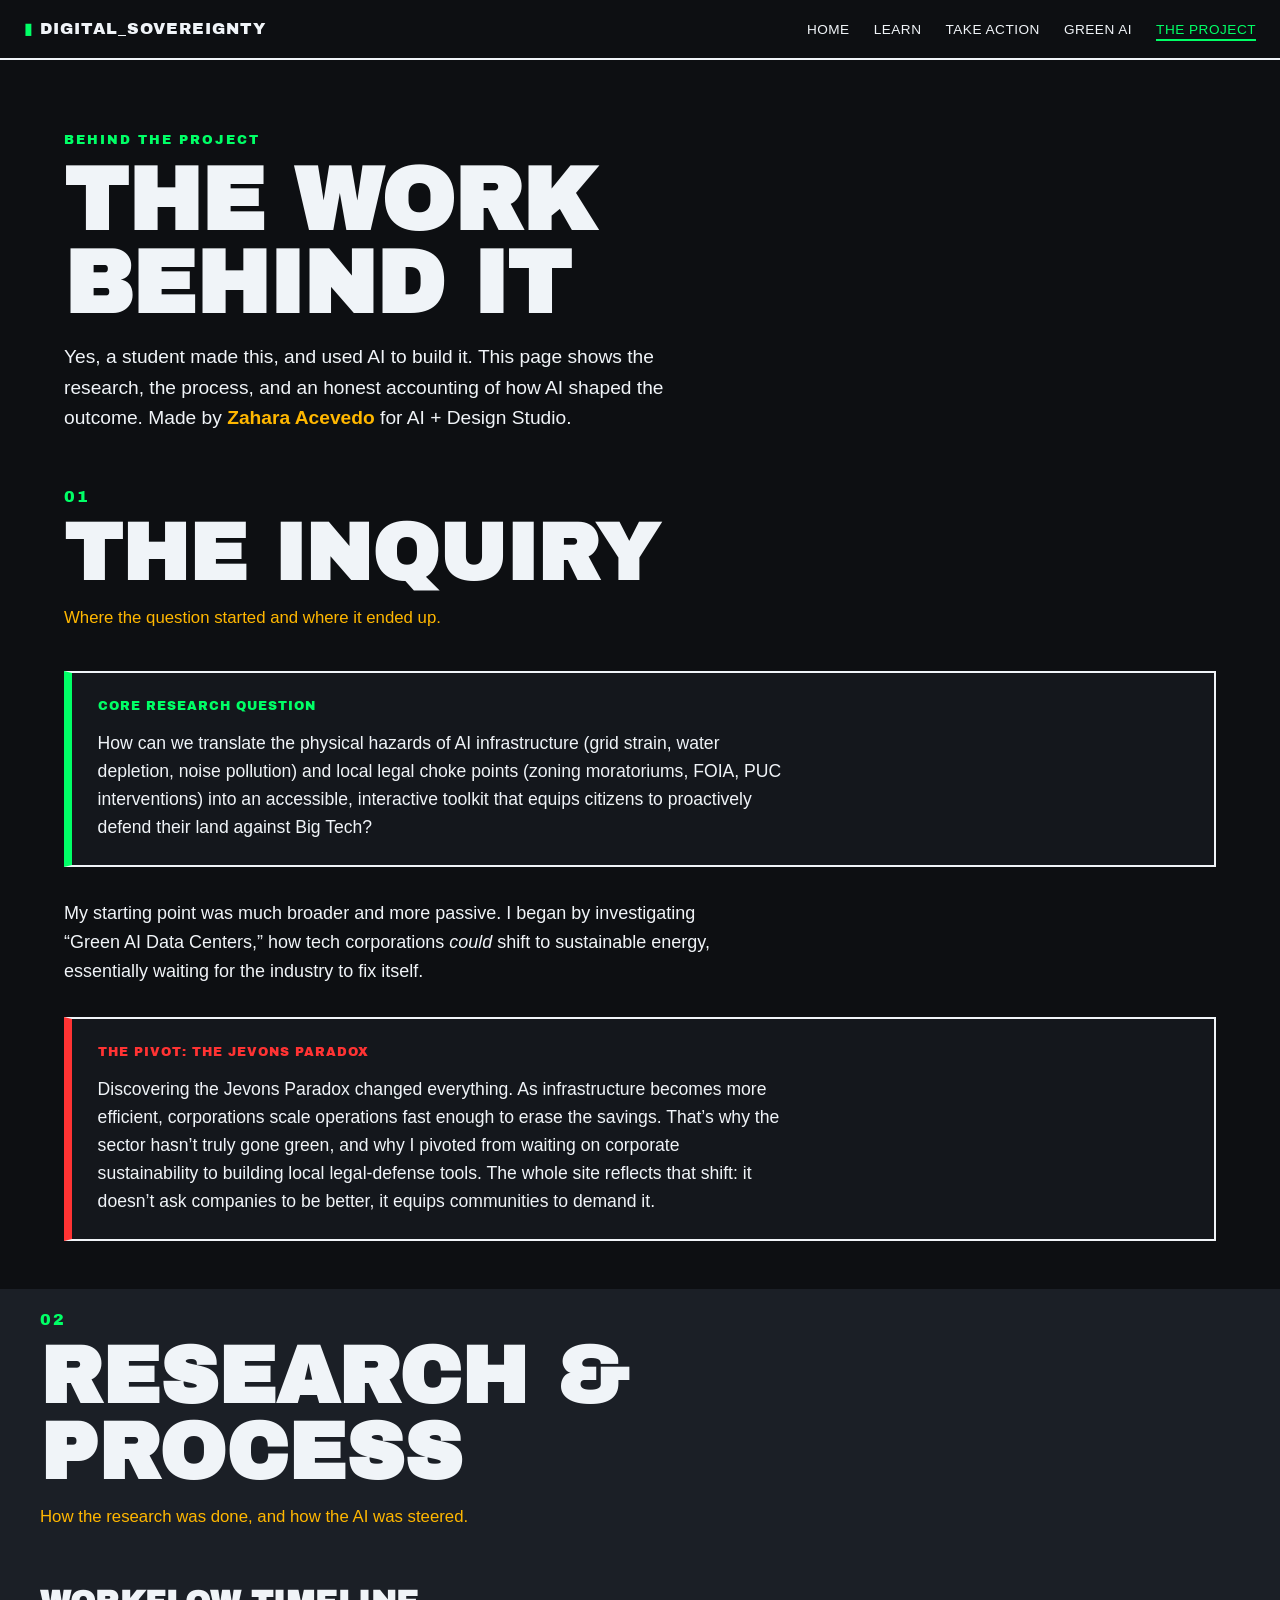
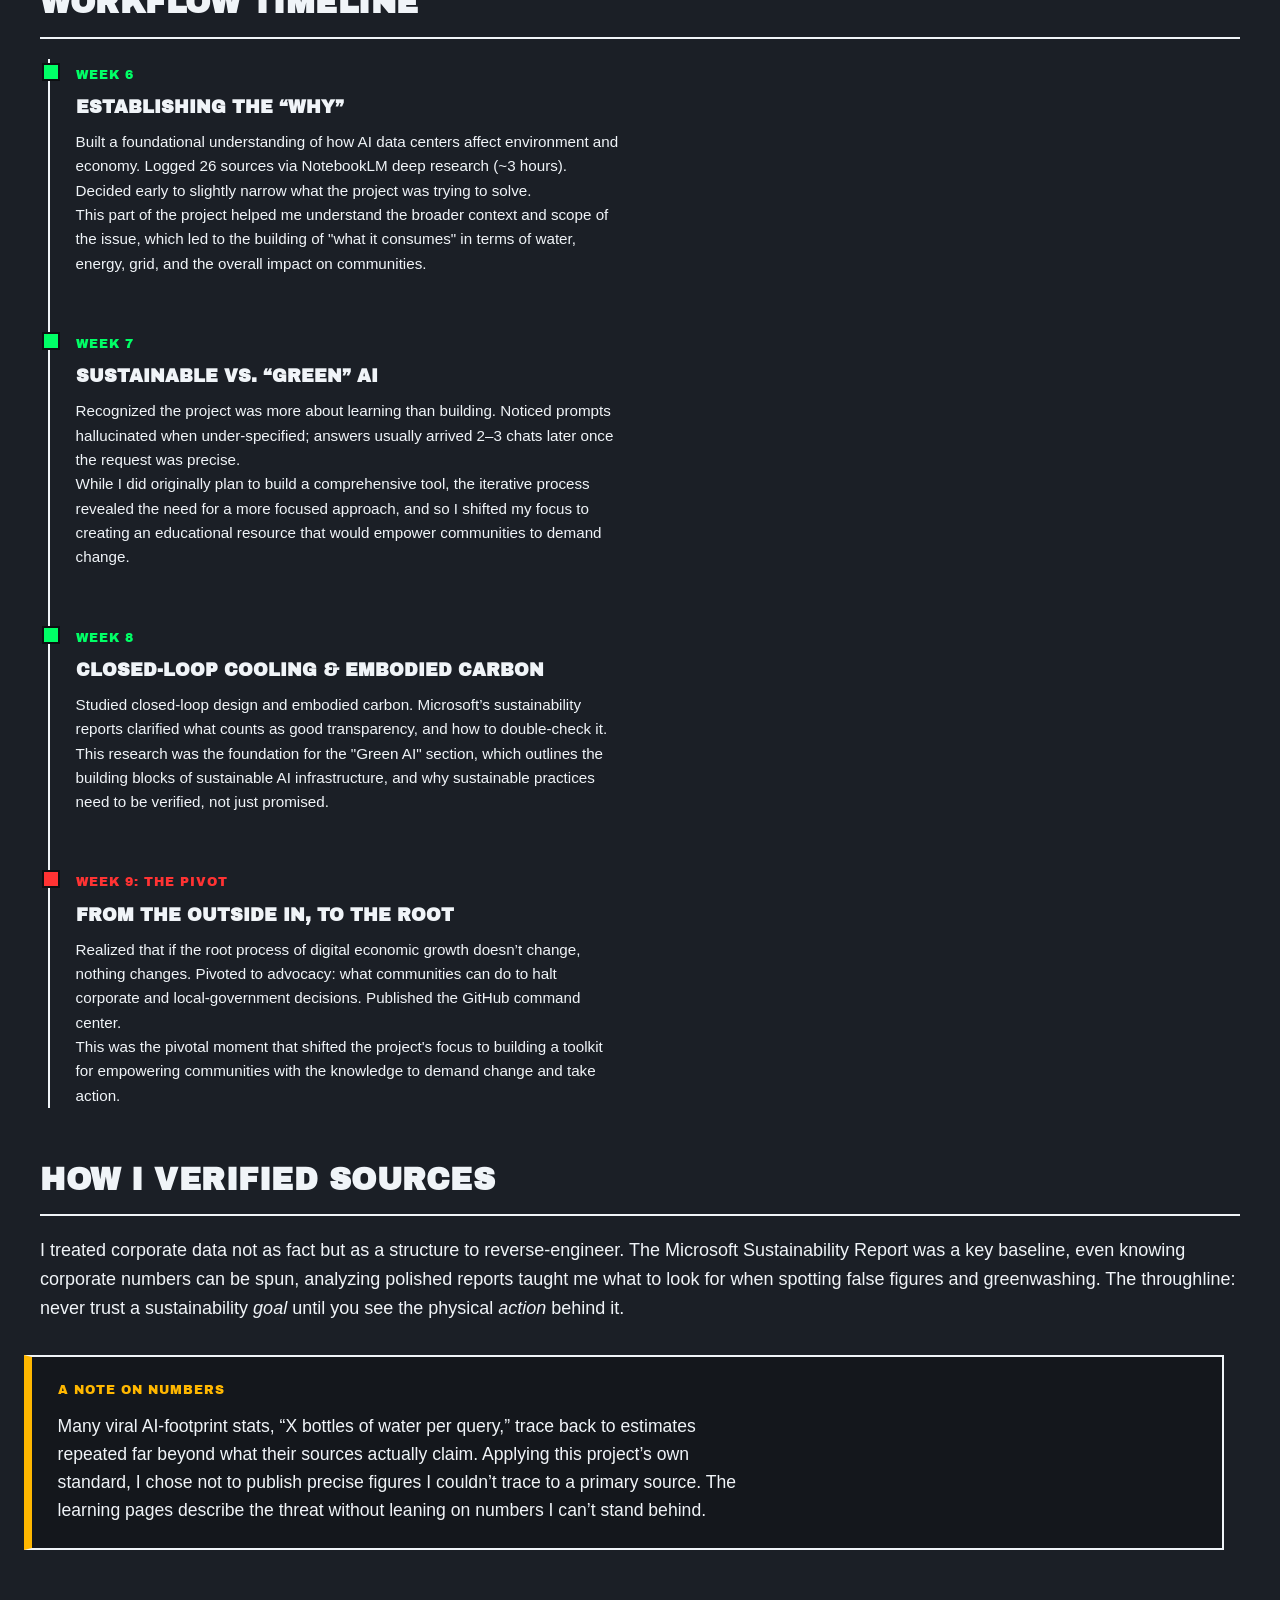
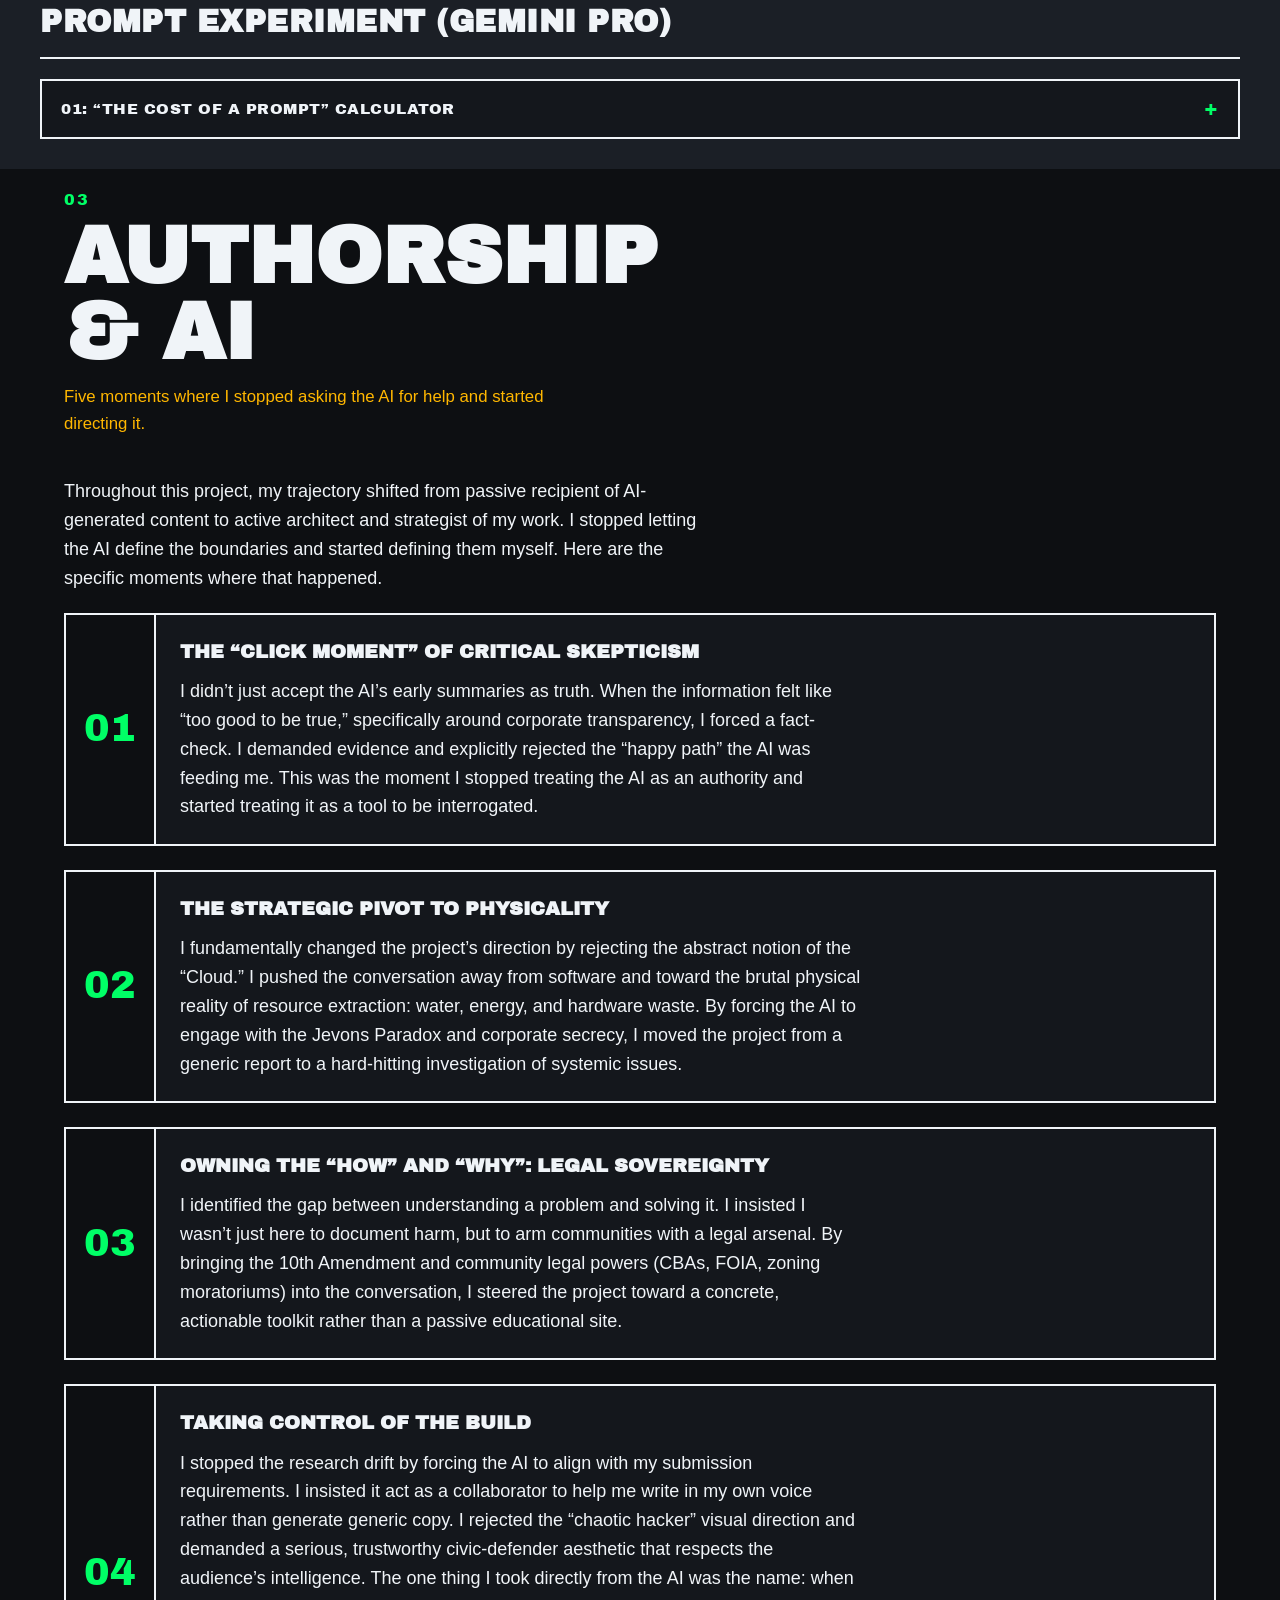
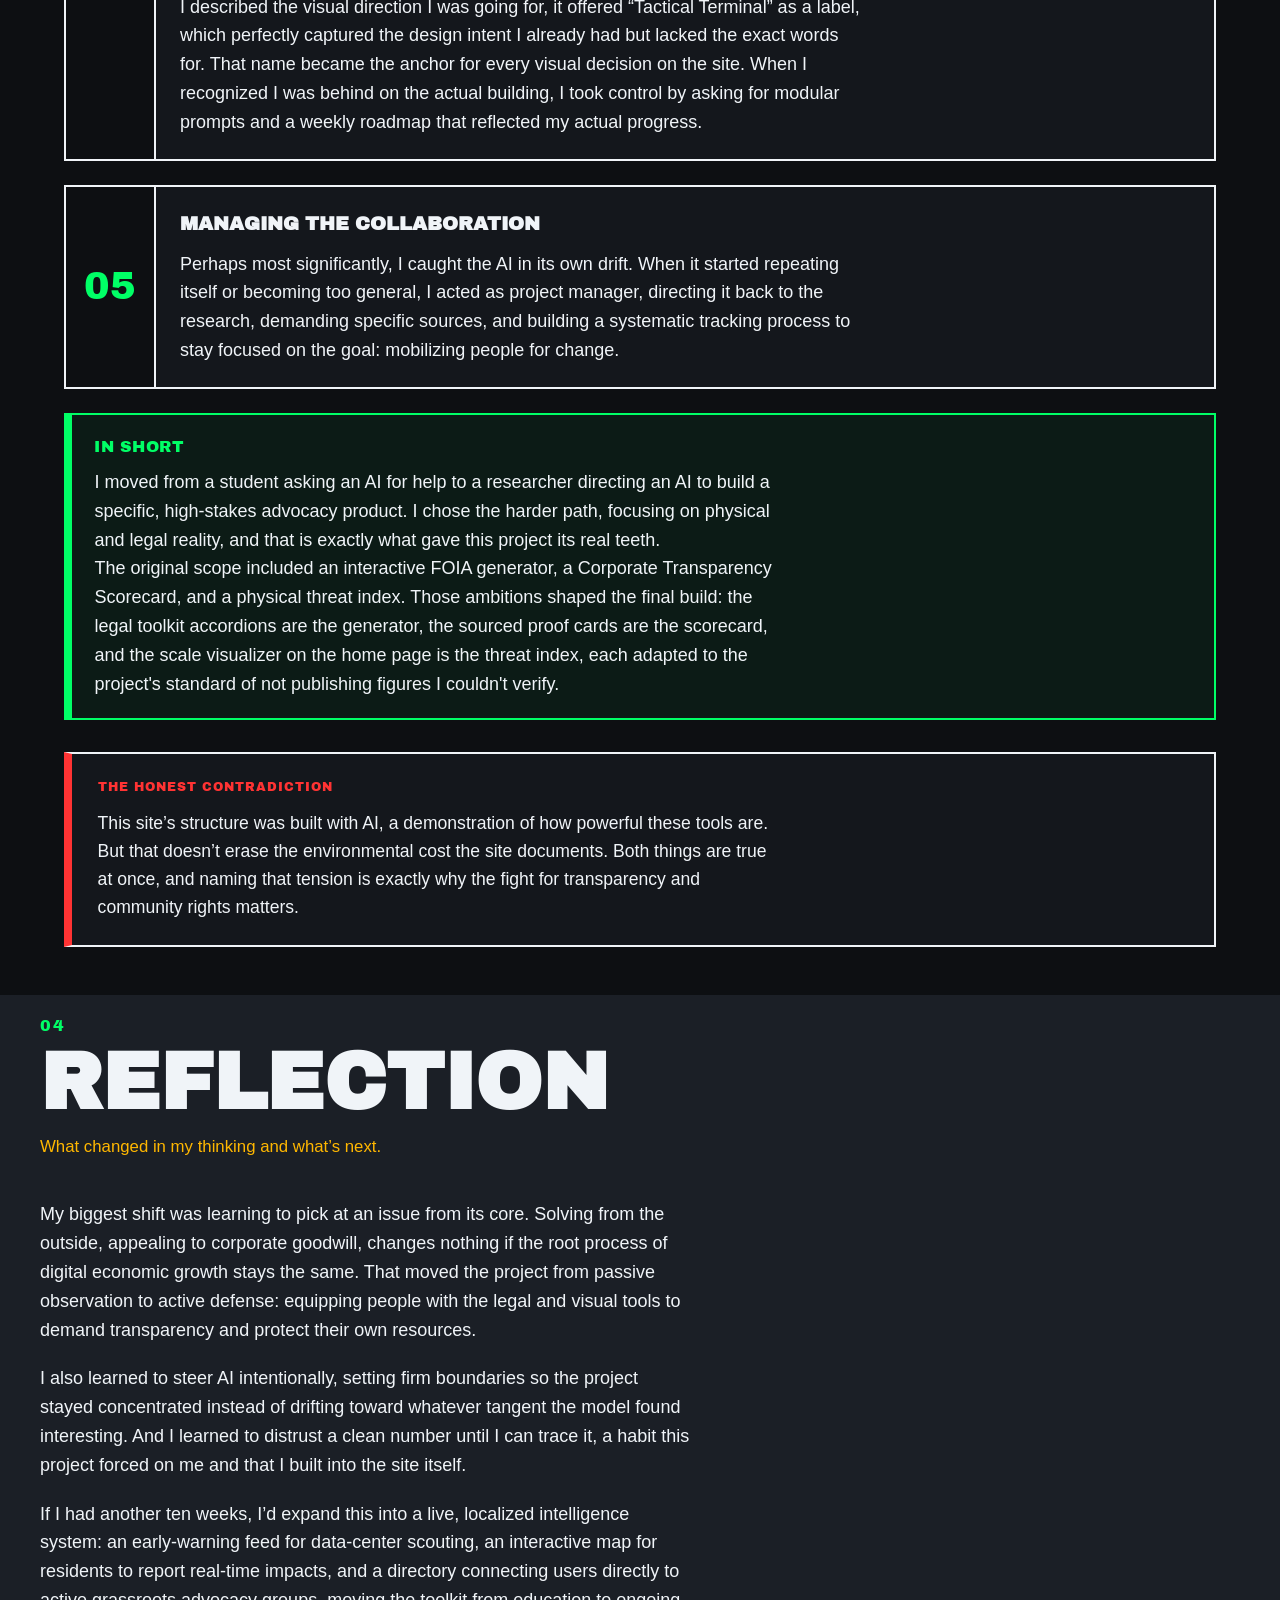
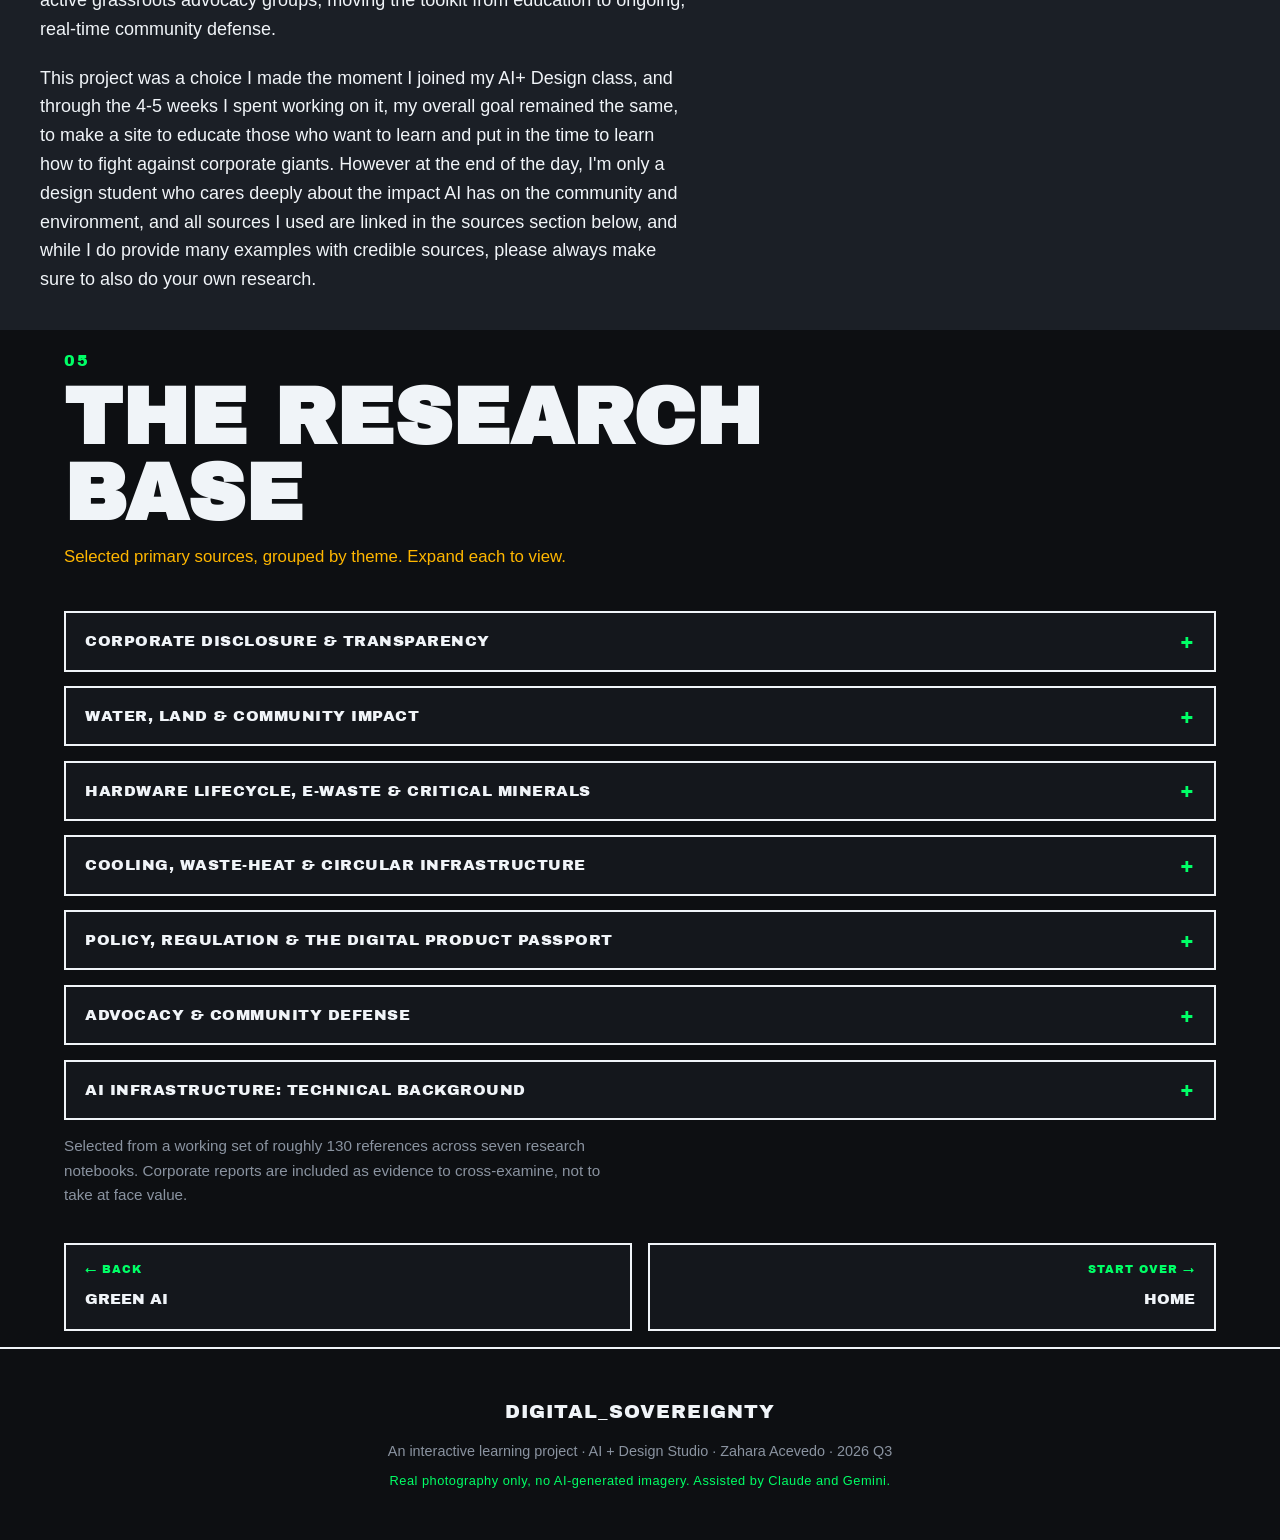
==== commit 7e4fe14e: "s" ====
--- a/behind-the-project.html
+++ b/behind-the-project.html
@@ -68,21 +68,25 @@
         <span class="timeline-week">WEEK 6</span>
         <h4>Establishing the &ldquo;why&rdquo;</h4>
         <p>Built a foundational understanding of how AI data centers affect environment and economy. Logged 26 sources via NotebookLM deep research (~3 hours). Decided early to slightly narrow what the project was trying to solve.</p>
+        <p class="body">This part of the project helped me understand the broader context and scope of the issue, which led to the building of "what it consumes" in terms of water, energy, grid, and the overall impact on communities.</p>
       </li>
       <li class="timeline-item">
         <span class="timeline-week">WEEK 7</span>
         <h4>Sustainable vs. &ldquo;green&rdquo; AI</h4>
         <p>Recognized the project was more about learning than building. Noticed prompts hallucinated when under-specified; answers usually arrived 2&ndash;3 chats later once the request was precise.</p>
+        <p class="body">While I did originally plan to build a comprehensive tool, the iterative process revealed the need for a more focused approach, and so I shifted my focus to creating an educational resource that would empower communities to demand change.</p>
       </li>
       <li class="timeline-item">
         <span class="timeline-week">WEEK 8</span>
         <h4>Closed-loop cooling &amp; embodied carbon</h4>
         <p>Studied closed-loop design and embodied carbon. Microsoft&rsquo;s sustainability reports clarified what counts as good transparency, and how to double-check it.</p>
+        <p class="body">This research was the foundation for the "Green AI" section, which outlines the building blocks of sustainable AI infrastructure, and why sustainable practices need to be verified, not just promised.</p>
       </li>
       <li class="timeline-item timeline-pivot">
         <span class="timeline-week">WEEK 9: THE PIVOT</span>
         <h4>From the outside in, to the root</h4>
         <p>Realized that if the root process of digital economic growth doesn&rsquo;t change, nothing changes. Pivoted to advocacy: what communities can do to halt corporate and local-government decisions. Published the GitHub command center.</p>
+        <p class="body">This was the pivotal moment that shifted the project's focus to building a toolkit for empowering communities with the knowledge to demand change and take action.</p>
       </li>
     </ol>
 
@@ -97,7 +101,7 @@
     <h3 class="sub-head">Prompt experiment (Gemini Pro)</h3>
     <details class="accordion">
       <summary>01: &ldquo;The Cost of a Prompt&rdquo; Calculator</summary>
-      <div class="accordion-body"><p>Asked the model to build an interactive calculator with a slider (1&ndash;100 prompts/day) updating water, rare-earth, and embodied-carbon metrics in real time.</p></div>
+      <div class="accordion-body"><p>Asked the model to build an interactive calculator with a slider (1&ndash;100 prompts/day) updating water, rare-earth, and embodied-carbon metrics in real time. The outcome became the interactive scale visualizer on the home page, adapted to show relative levels rather than precise figures in keeping with the project's stance on unverifiable numbers.</p></div>
     </details>
   </section>
 
@@ -115,7 +119,7 @@
       <div class="step-index">01</div>
       <div class="step-content">
         <h3>The &ldquo;click moment&rdquo; of critical skepticism</h3>
-        <p>I didn&rsquo;t just accept the AI&rsquo;s early summaries as truth. When the information felt like &ldquo;too good to be true&rdquo; — specifically around corporate transparency — I forced a fact-check. I demanded evidence and explicitly rejected the &ldquo;happy path&rdquo; the AI was feeding me. This was the moment I stopped treating the AI as an authority and started treating it as a tool to be interrogated.</p>
+        <p>I didn&rsquo;t just accept the AI&rsquo;s early summaries as truth. When the information felt like &ldquo;too good to be true,&rdquo; specifically around corporate transparency, I forced a fact-check. I demanded evidence and explicitly rejected the &ldquo;happy path&rdquo; the AI was feeding me. This was the moment I stopped treating the AI as an authority and started treating it as a tool to be interrogated.</p>
       </div>
     </div>
 
@@ -131,7 +135,7 @@
       <div class="step-index">03</div>
       <div class="step-content">
         <h3>Owning the &ldquo;how&rdquo; and &ldquo;why&rdquo;: legal sovereignty</h3>
-        <p>I identified the gap between understanding a problem and solving it. I insisted I wasn&rsquo;t just here to document harm, but to arm communities with a legal arsenal. By bringing the 10th Amendment and community legal powers — CBAs, FOIA, zoning moratoriums — into the conversation, I steered the project toward a concrete, actionable toolkit rather than a passive educational site.</p>
+        <p>I identified the gap between understanding a problem and solving it. I insisted I wasn&rsquo;t just here to document harm, but to arm communities with a legal arsenal. By bringing the 10th Amendment and community legal powers (CBAs, FOIA, zoning moratoriums) into the conversation, I steered the project toward a concrete, actionable toolkit rather than a passive educational site.</p>
       </div>
     </div>
 
@@ -139,7 +143,7 @@
       <div class="step-index">04</div>
       <div class="step-content">
         <h3>Taking control of the build</h3>
-        <p>I stopped the research drift by forcing the AI to align with my submission requirements. I insisted it act as a collaborator to help me write in my own voice rather than generate generic copy. I rejected the &ldquo;chaotic hacker&rdquo; visual direction and demanded a serious, trustworthy civic-defender aesthetic that respects the audience&rsquo;s intelligence. When I recognized I was behind on the actual building, I took control by asking for modular prompts and a weekly roadmap that reflected my actual progress.</p>
+        <p>I stopped the research drift by forcing the AI to align with my submission requirements. I insisted it act as a collaborator to help me write in my own voice rather than generate generic copy. I rejected the &ldquo;chaotic hacker&rdquo; visual direction and demanded a serious, trustworthy civic-defender aesthetic that respects the audience&rsquo;s intelligence. The one thing I took directly from the AI was the name: when I described the visual direction I was going for, it offered &ldquo;Tactical Terminal&rdquo; as a label, which perfectly captured the design intent I already had but lacked the exact words for. That name became the anchor for every visual decision on the site. When I recognized I was behind on the actual building, I took control by asking for modular prompts and a weekly roadmap that reflected my actual progress.</p>
       </div>
     </div>
 
@@ -147,13 +151,14 @@
       <div class="step-index">05</div>
       <div class="step-content">
         <h3>Managing the collaboration</h3>
-        <p>Perhaps most significantly, I caught the AI in its own drift. When it started repeating itself or becoming too general, I acted as project manager — directing it back to the research, demanding specific sources, and building a systematic tracking process to stay focused on the goal: mobilizing people for change.</p>
+        <p>Perhaps most significantly, I caught the AI in its own drift. When it started repeating itself or becoming too general, I acted as project manager, directing it back to the research, demanding specific sources, and building a systematic tracking process to stay focused on the goal: mobilizing people for change.</p>
       </div>
     </div>
 
     <div class="defbox">
       <p class="term">In short</p>
-      <p>I moved from a student asking an AI for help to a researcher directing an AI to build a specific, high-stakes advocacy product. I chose the harder path — focusing on physical and legal reality — and that is exactly what gave this project its real teeth.</p>
+      <p>I moved from a student asking an AI for help to a researcher directing an AI to build a specific, high-stakes advocacy product. I chose the harder path, focusing on physical and legal reality, and that is exactly what gave this project its real teeth.</p>
+      <p>The original scope included an interactive FOIA generator, a Corporate Transparency Scorecard, and a physical threat index. Those ambitions shaped the final build: the legal toolkit accordions are the generator, the sourced proof cards are the scorecard, and the scale visualizer on the home page is the threat index, each adapted to the project's standard of not publishing figures I couldn't verify.</p>
     </div>
 
     <div class="callout callout-crimson">
@@ -173,6 +178,7 @@
       <p class="body">My biggest shift was learning to pick at an issue from its core. Solving from the outside, appealing to corporate goodwill, changes nothing if the root process of digital economic growth stays the same. That moved the project from passive observation to active defense: equipping people with the legal and visual tools to demand transparency and protect their own resources.</p>
       <p class="body">I also learned to steer AI intentionally, setting firm boundaries so the project stayed concentrated instead of drifting toward whatever tangent the model found interesting. And I learned to distrust a clean number until I can trace it, a habit this project forced on me and that I built into the site itself.</p>
       <p class="body">If I had another ten weeks, I&rsquo;d expand this into a live, localized intelligence system: an early-warning feed for data-center scouting, an interactive map for residents to report real-time impacts, and a directory connecting users directly to active grassroots advocacy groups, moving the toolkit from education to ongoing, real-time community defense.</p>
+      <p class="body">This project was a choice I made the moment I joined my AI+ Design class, and through the 4-5 weeks I spent working on it, my overall goal remained the same, to make a site to educate those who want to learn and put in the time to learn how to fight against corporate giants. However at the end of the day, I'm only a design student who cares deeply about the impact AI has on the community and environment, and all sources I used are linked in the sources section below, and while I do provide many examples with credible sources, please always make sure to also do your own research.</p>
     </div>
   </section>
 
--- a/style.css
+++ b/style.css
@@ -39,6 +39,7 @@
   font-size: 18px;
   line-height: 1.6;
   -webkit-font-smoothing: antialiased;
+  overflow-x: hidden;
 }
 
 img { display: block; max-width: 100%; height: auto; }
@@ -134,7 +135,7 @@
 .band {
   max-width: 1200px;
   margin: 0 auto;
-  padding: 5rem 1.5rem;
+  padding: 1rem 1.5rem;
 }
 .band-alt { background: var(--panel-2); max-width: none; }
 .band-alt > * { max-width: 1200px; margin-left: auto; margin-right: auto; }
@@ -157,7 +158,7 @@
 .hero-title {
   font-family: var(--font-head);
   /* maximalist scaling via clamp() */
-  font-size: clamp(3rem, 1rem + 13vw, 9rem);
+  font-size: clamp(3rem, 1rem + 13vw, 8.5rem);
   line-height: 0.92;
   letter-spacing: -1px;
   text-transform: uppercase;
@@ -260,6 +261,7 @@
 .grid-2 { grid-template-columns: repeat(2, minmax(0, 1fr)); }
 .grid-3 { grid-template-columns: repeat(3, minmax(0, 1fr)); }
 .grid-4 { grid-template-columns: repeat(4, minmax(0, 1fr)); }
+.grid-5 { grid-template-columns: repeat(5, minmax(0, 1fr)); }
 
 .card {
   background: var(--panel);
@@ -426,6 +428,7 @@
 /* ---------- 16. RESPONSIVE ---------- */
 @media (max-width: 900px) {
   .grid-4 { grid-template-columns: repeat(2, minmax(0, 1fr)); }
+  .grid-5 { grid-template-columns: repeat(3, minmax(0, 1fr)); }
   .stat-strip { grid-template-columns: repeat(2, minmax(0, 1fr)); }
 }
 
@@ -436,7 +439,8 @@
   .nav-links a { font-size: 0.78rem; }
   .grid-2,
   .grid-3,
-  .grid-4 { grid-template-columns: 1fr; }
+  .grid-4,
+  .grid-5 { grid-template-columns: 1fr; }
   .hero-credits { grid-template-columns: 1fr; }
   .stat-strip { grid-template-columns: 1fr; }
 }
@@ -587,7 +591,7 @@
 /* ---- prev/next pager ---- */
 .pager {
   max-width: 1200px;
-  margin: 2rem auto 0;
+  margin: 0 auto;
   padding: 0 1.5rem 1rem;
   display: flex;
   justify-content: space-between;
@@ -622,7 +626,7 @@
   border: 2px solid var(--green);
   background: rgba(0,255,102,0.06);
   padding: 2rem 1.6rem;
-  margin: 2.5rem 0;
+  margin: 1rem 0 2rem;
   text-align: center;
 }
 .cta-banner h3 {
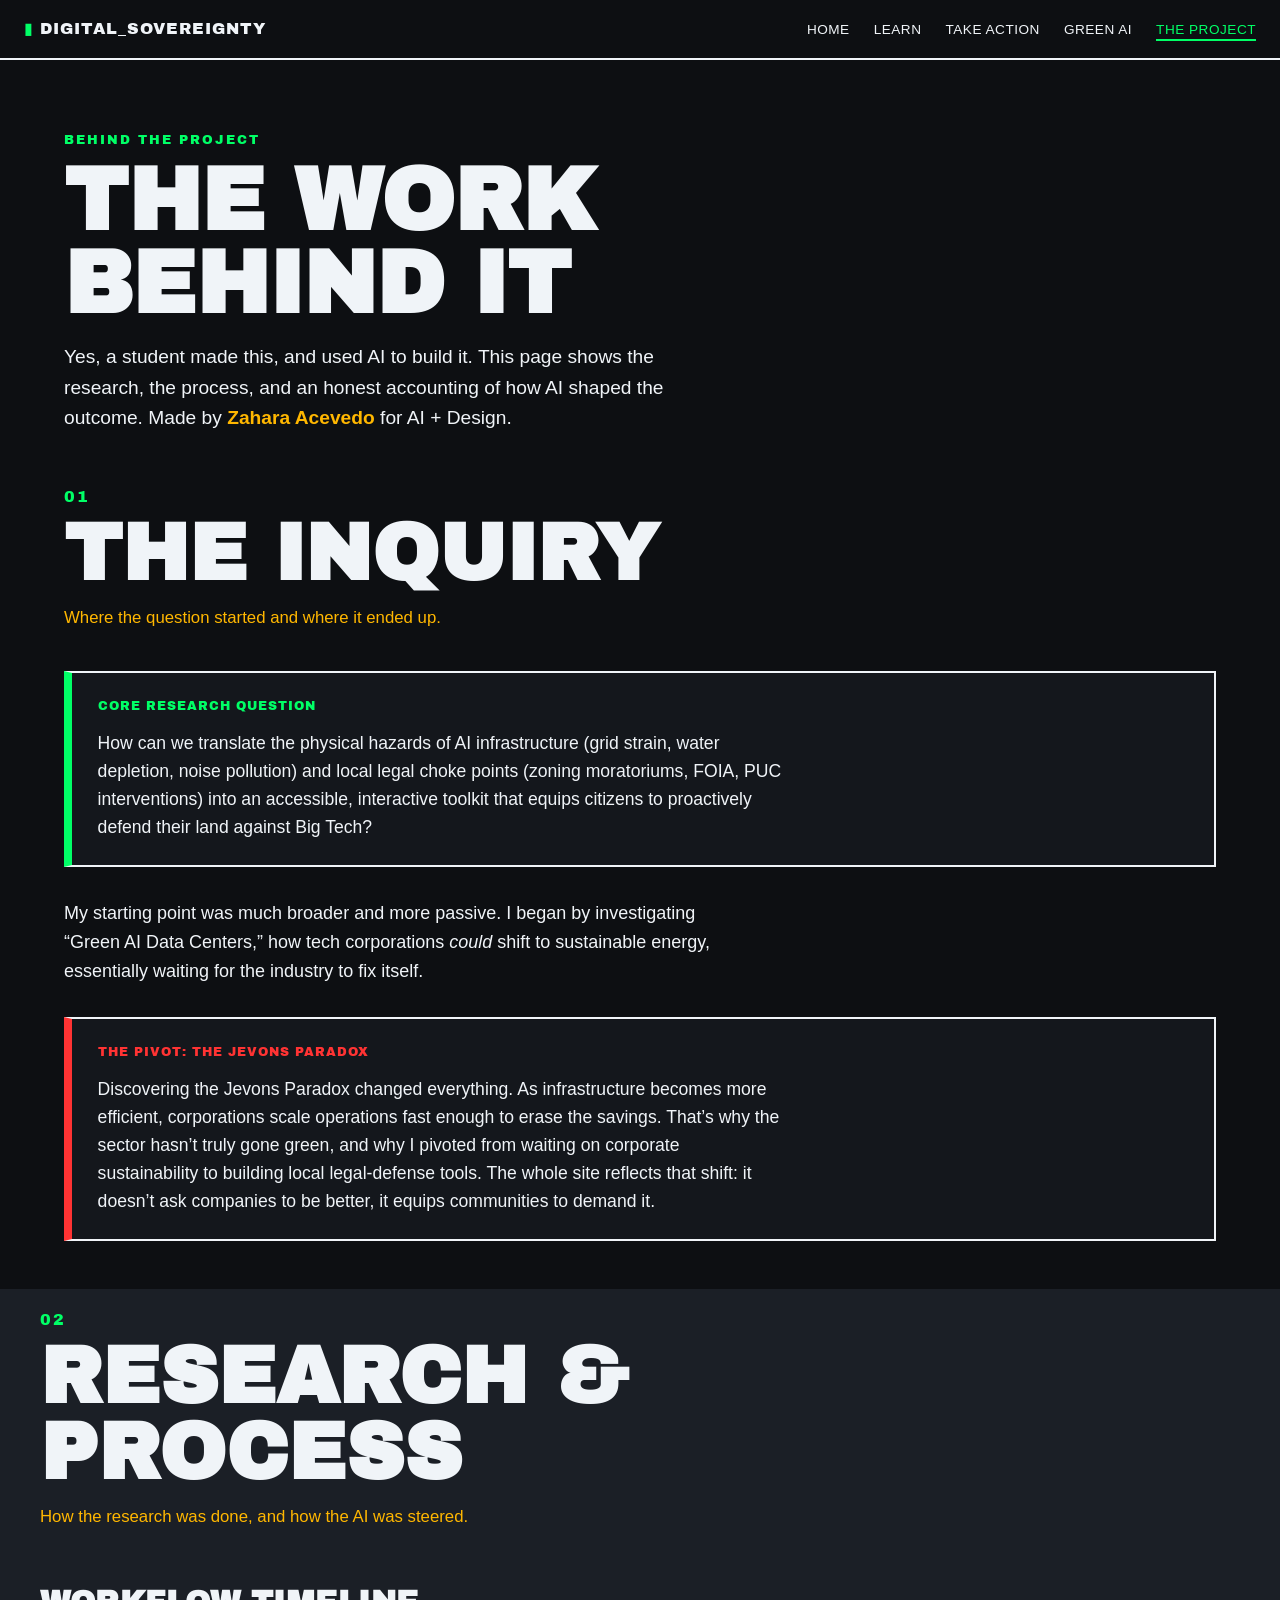
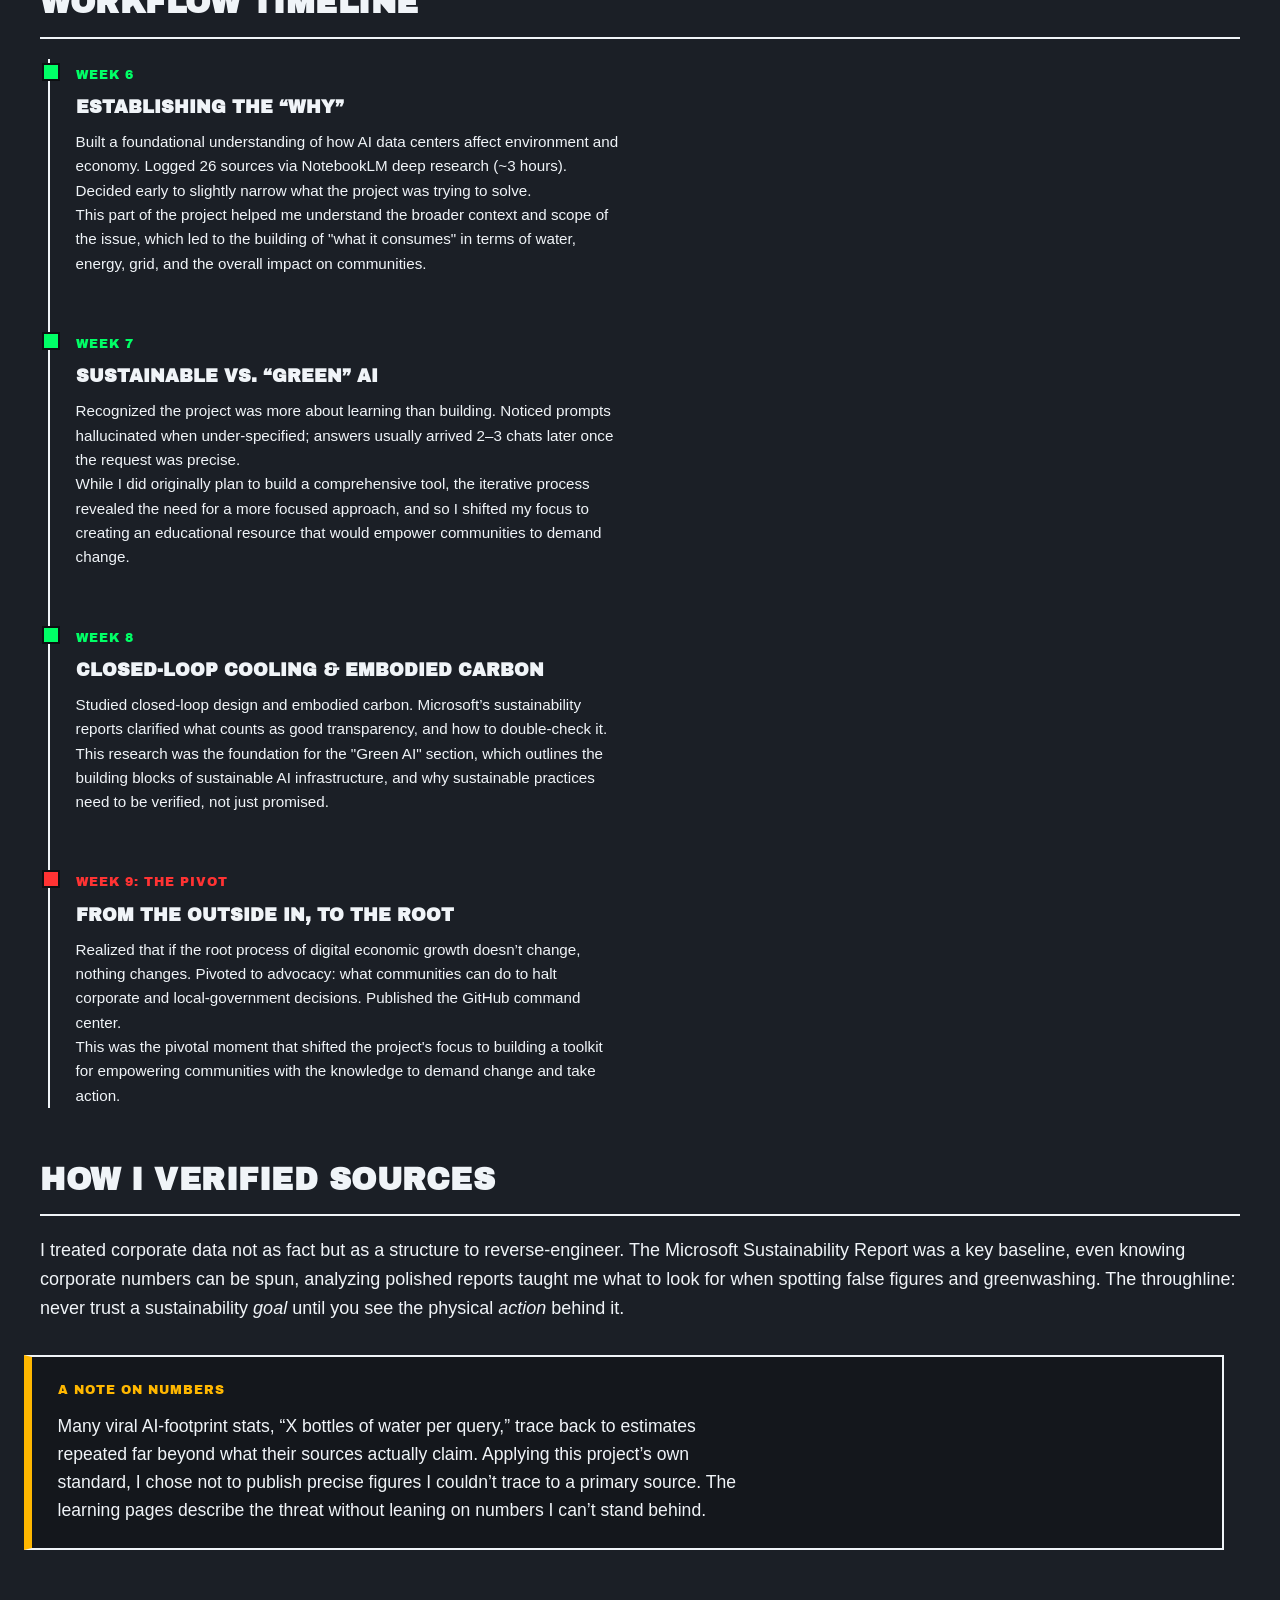
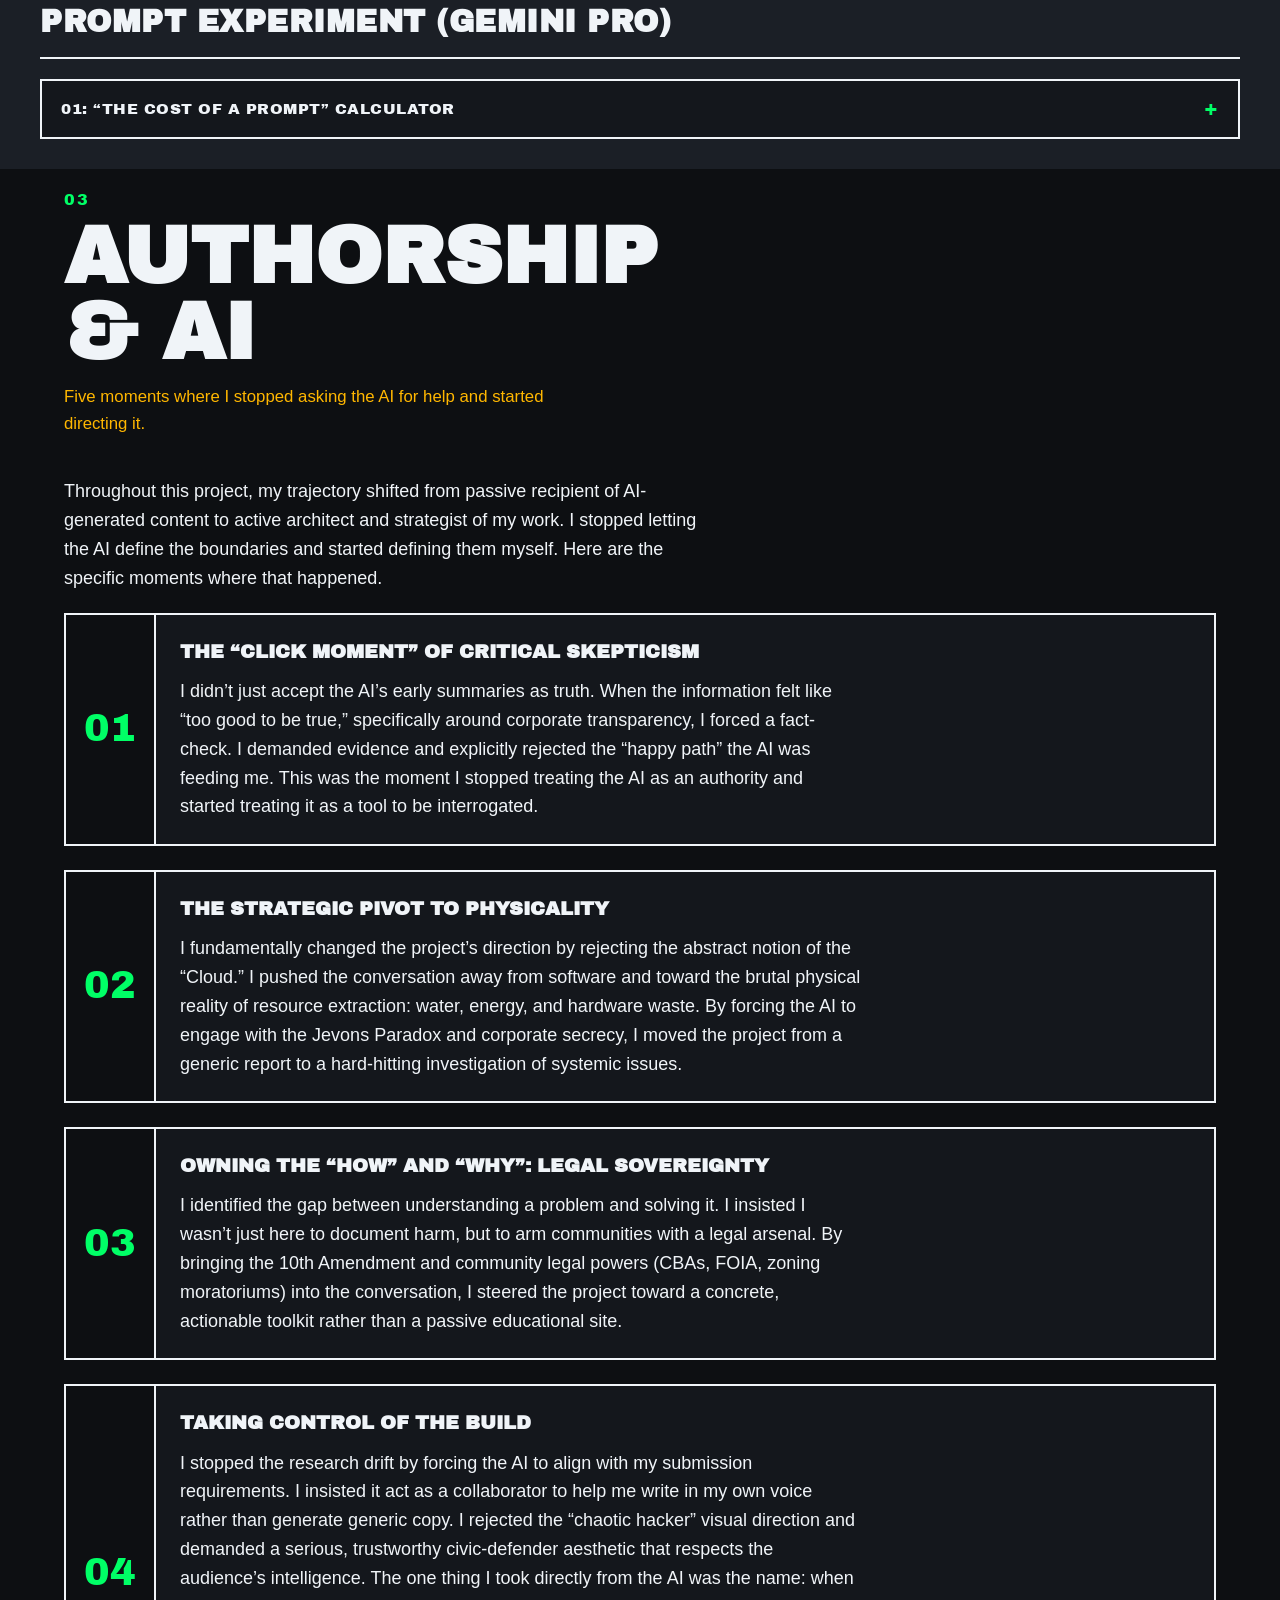
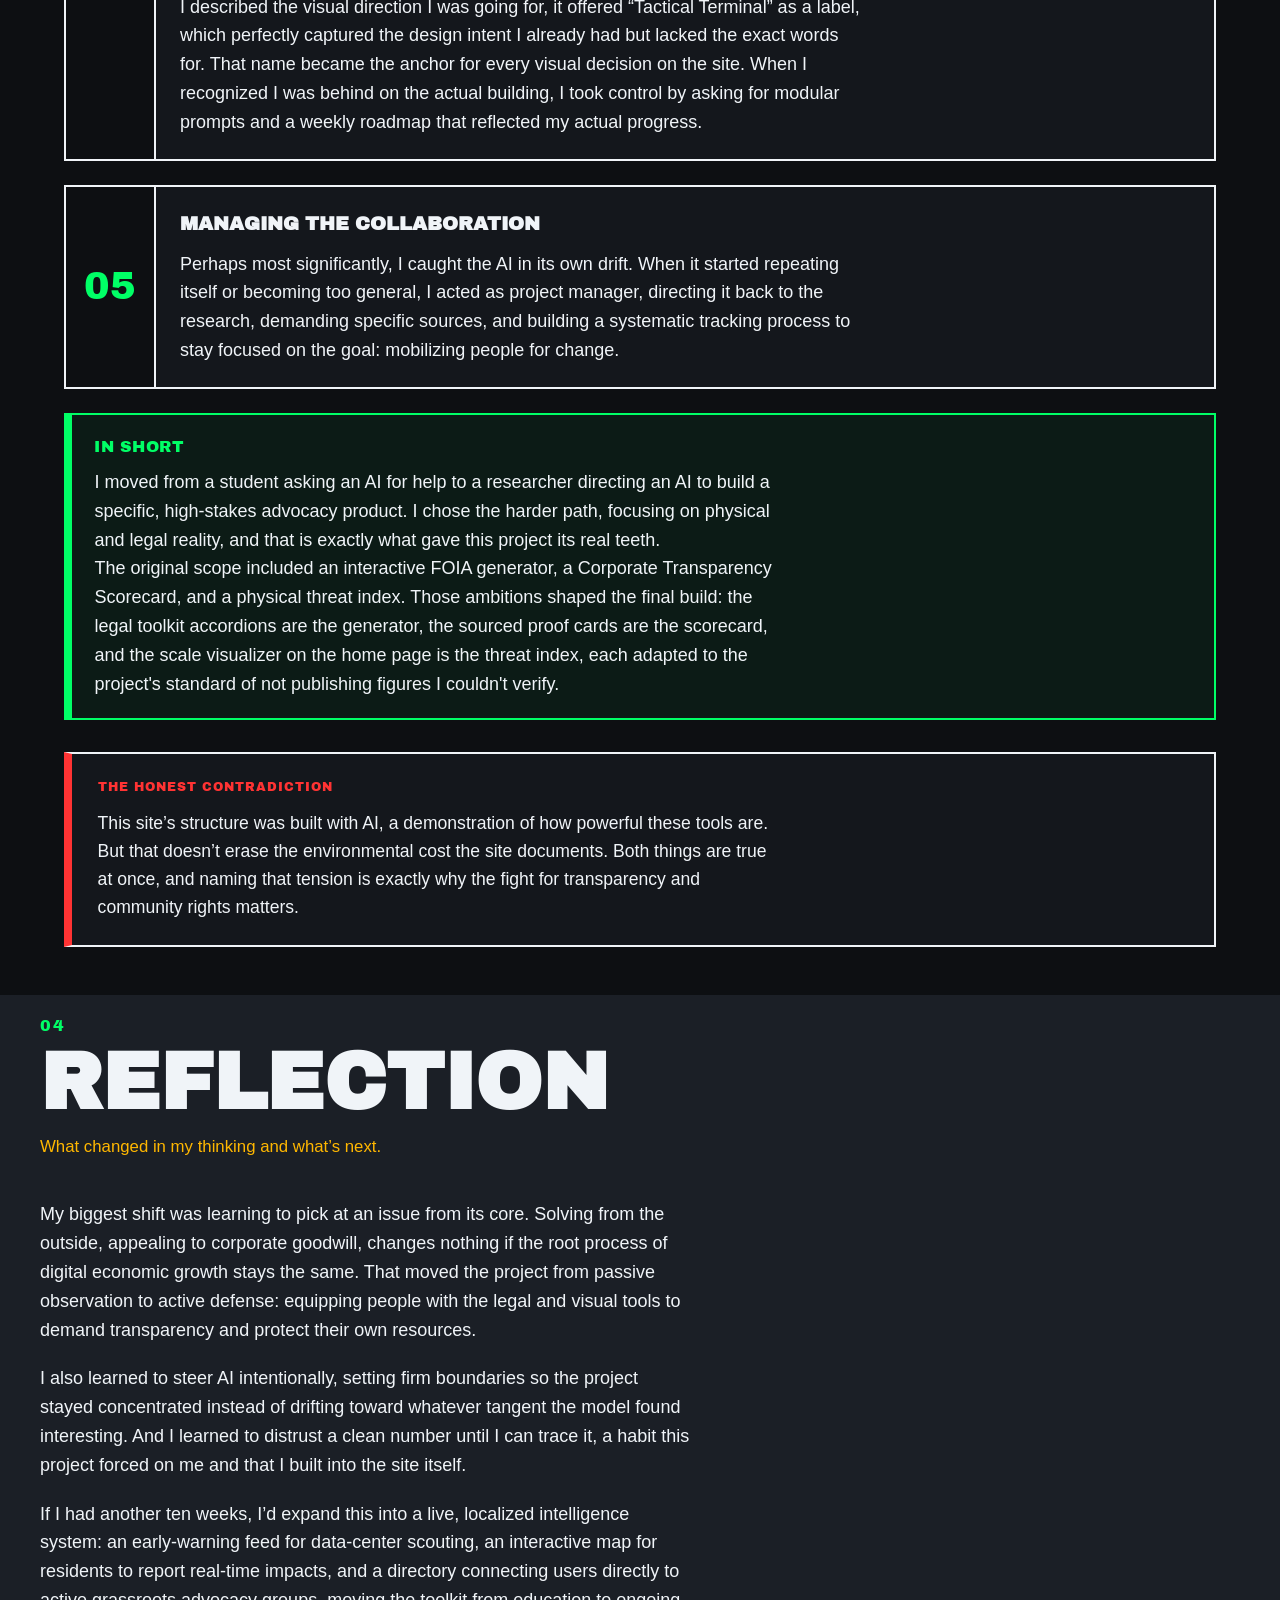
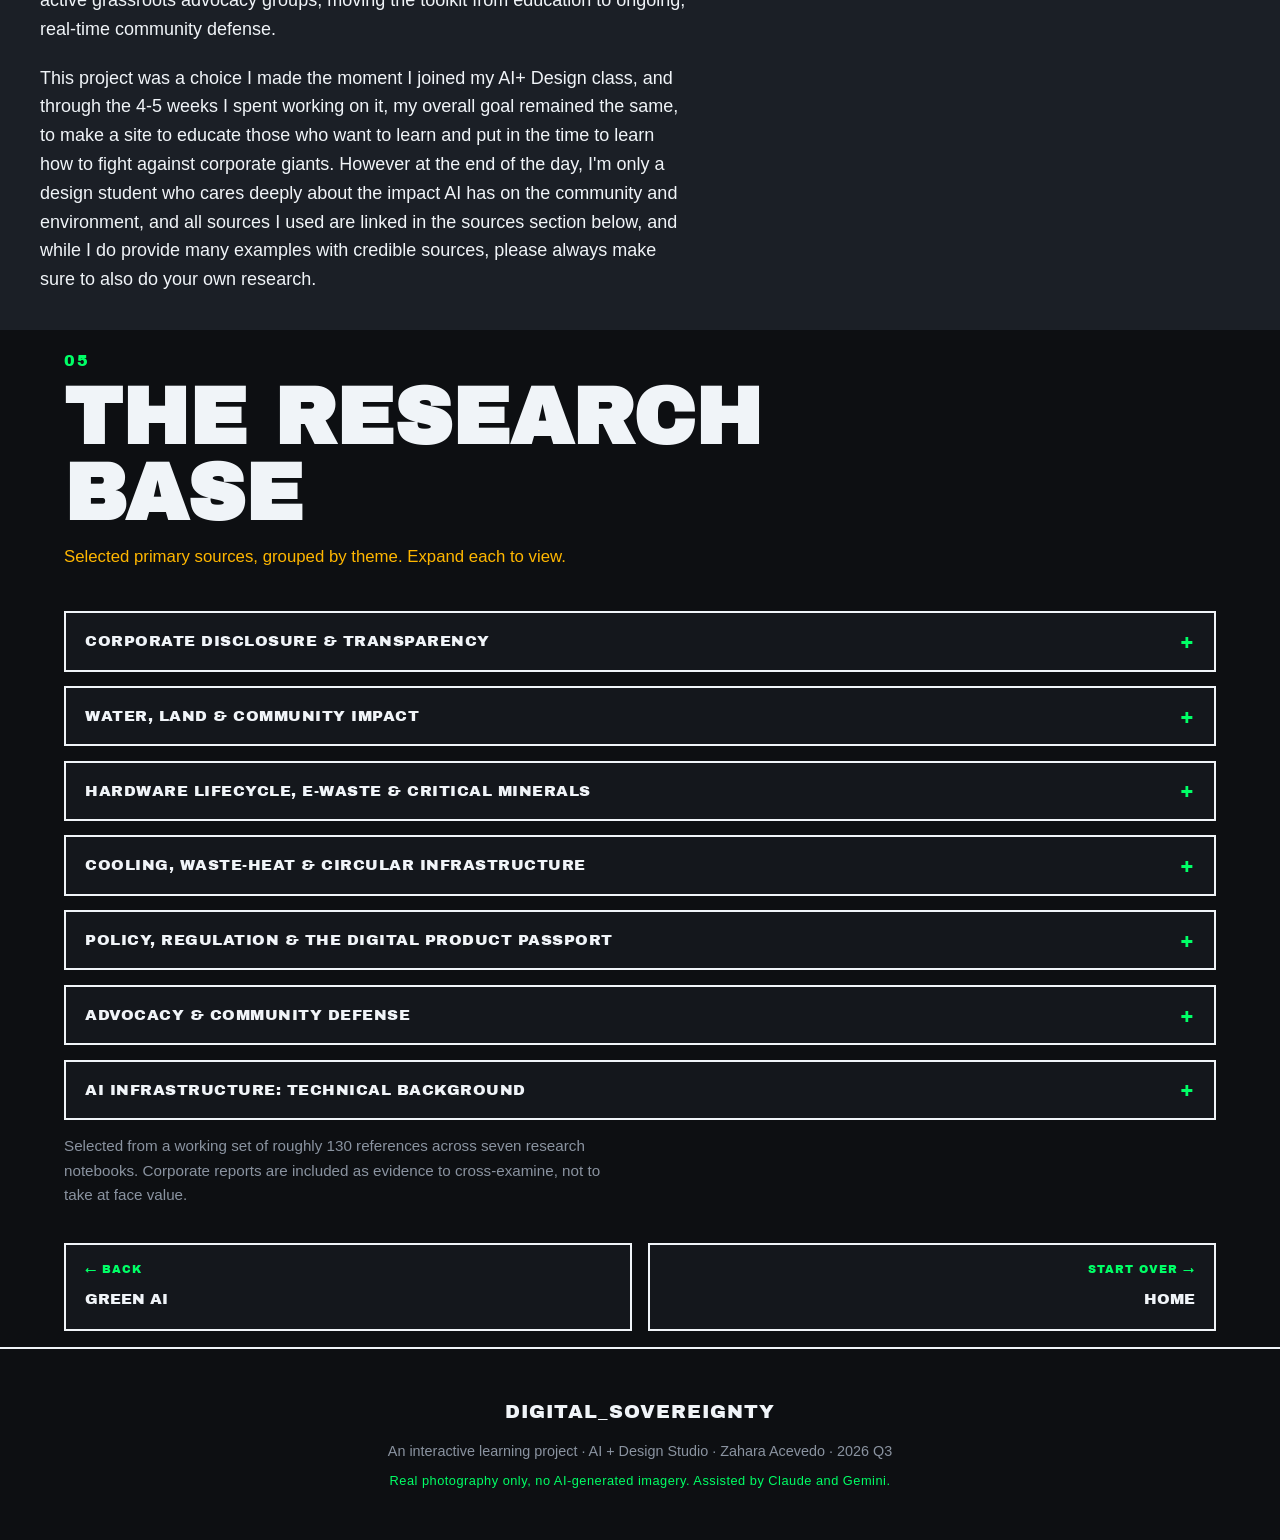
==== commit b12ad408: "d" ====
--- a/behind-the-project.html
+++ b/behind-the-project.html
@@ -30,7 +30,7 @@
   <header class="page-hero">
     <span class="eyebrow">Behind the project</span>
     <h1>The Work<br>Behind It</h1>
-    <p class="lede">Yes, a student made this, and used AI to build it. This page shows the research, the process, and an honest accounting of how AI shaped the outcome. Made by <strong>Zahara Acevedo</strong> for AI + Design Studio.</p>
+    <p class="lede">Yes, a student made this, and used AI to build it. This page shows the research, the process, and an honest accounting of how AI shaped the outcome. Made by <strong>Zahara Acevedo</strong> for AI + Design.</p>
   </header>
 
   <!-- INQUIRY -->
@@ -194,10 +194,10 @@
       <summary>Corporate disclosure &amp; transparency</summary>
       <div class="accordion-body"><ul class="source-list">
         <li>Microsoft: <a href="https://www.microsoft.com/en-us/corporate-responsibility/sustainability/report/">2025 Environmental Sustainability Report</a> (primary baseline)</li>
-        <li>Apple: 2026 Environmental Progress Report</li>
-        <li>Internet Policy Review: &ldquo;Not greenwashing, but still&hellip;&rdquo; on big tech&rsquo;s 2025 reports</li>
-        <li>The Guardian: Leaked document on Amazon datacenter water-use secrecy</li>
-        <li>Greenpeace: Clicking Clean</li>
+        <li>Apple: <a href="https://www.apple.com/environment/">2026 Environmental Progress Report</a></li>
+        <li>Internet Policy Review: <a href="https://policyreview.info/articles/news/big-techs-2025-sustainability-reports/2027">&ldquo;Not greenwashing, but still&hellip;&rdquo; on big tech&rsquo;s 2025 reports</a></li>
+        <li>The Guardian / SourceMaterial: <a href="https://www.source-material.org/amazon-leak-reveals-true-data-centres-water-usage-secret-plan/">Leaked document on Amazon datacenter water-use secrecy</a></li>
+        <li>Greenpeace: <a href="https://www.greenpeace.de/publikationen/20170110_greenpeace_clicking_clean.pdf">Clicking Clean (2017 edition)</a></li>
       </ul></div>
     </details>
     <details class="accordion">
@@ -217,7 +217,7 @@
         <li>Princeton CITP: <a href="https://blog.citp.princeton.edu/2025/10/15/lifespan-of-ai-chips-the-300-billion-question/">Lifespan of AI Chips: The $300 Billion Question</a></li>
         <li>arXiv: <a href="https://arxiv.org/html/2502.01671v1">Life-Cycle Emissions of AI Hardware: Cradle-to-Grave</a></li>
         <li>IEA: <a href="https://www.iea.org/reports/global-critical-minerals-outlook-2024/outlook-for-key-minerals">Global Critical Minerals Outlook 2024</a></li>
-        <li>The Oregon Group: AI Data Centers to Drive 2% of Global Copper Demand by 2030</li>
+        <li>The Oregon Group: <a href="https://theoregongroup.com/commodities/copper/ai-data-centers-to-drive-2-of-global-copper-demand-by-2030/">AI Data Centers to Drive 2% of Global Copper Demand by 2030</a></li>
         <li>MIT News: <a href="https://news.mit.edu/2025/explained-generative-ai-environmental-impact-0117">Explained: Generative AI&rsquo;s Environmental Impact</a></li>
       </ul></div>
     </details>
@@ -227,8 +227,8 @@
         <li>Microsoft: <a href="https://datacenters.microsoft.com/wp-content/uploads/2025/04/CircularityWhitePaperApril2025.pdf">Four Pillars of a Circular Datacenter Hardware Program</a></li>
         <li>Google: <a href="https://sustainability.google/stories/circular-economy/">Circular Economy</a> &amp; <a href="https://blog.google/company-news/inside-google/around-the-globe/google-europe/our-first-offsite-heat-recovery-project-lands-in-finland/">Offsite Heat Recovery in Finland</a></li>
         <li>NVIDIA: <a href="https://blogs.nvidia.com/blog/blackwell-platform-water-efficiency-liquid-cooling-data-centers-ai-factories/">Blackwell Water-Efficiency Claims</a> (read critically)</li>
-        <li>ICEF: Sustainable Data Centers Roadmap (2025)</li>
-        <li>Elsevier RSER: Data Center Cooling &amp; Waste-Heat Recovery review</li>
+        <li>ICEF: <a href="https://icef.go.jp/roadmap/">Sustainable Data Centers Roadmap (2025)</a></li>
+        <li>Elsevier RSER: <a href="https://doi.org/10.1016/j.rser.2013.12.007">Data Center Cooling &amp; Waste-Heat Recovery review</a> (Ebrahimi, Jones &amp; Fleischer, 2014)</li>
       </ul></div>
     </details>
     <details class="accordion">
@@ -236,15 +236,15 @@
       <div class="accordion-body"><ul class="source-list">
         <li>data.europa.eu: <a href="https://data.europa.eu/en/news-events/news/eus-digital-product-passport-advancing-transparency-and-sustainability">The EU&rsquo;s Digital Product Passport</a></li>
         <li>MDPI Sustainability: <a href="https://www.mdpi.com/2071-1050/16/1/396">DPP: A Pathway to Circularity</a></li>
-        <li>White &amp; Case LLP: Energy-Efficiency Requirements under the EU AI Act</li>
-        <li>Covington &amp; Burling LLP: EU Energy Efficiency Directive &amp; Datacenters (2025)</li>
-        <li>Harvard Kennedy School: Civil Society and the US AI Action Plan</li>
+        <li>White &amp; Case LLP: <a href="https://www.whitecase.com/insight-alert/energy-efficiency-requirements-under-eu-ai-act">Energy-Efficiency Requirements under the EU AI Act</a></li>
+        <li>Covington &amp; Burling LLP: <a href="https://www.cov.com/-/media/files/corporate/publications/2025/04/the-eus-energy-efficiency-directive-and-its-impact-on-datacenters.pdf">EU Energy Efficiency Directive &amp; Datacenters (2025)</a></li>
+        <li>Harvard Kennedy School: <a href="https://www.hks.harvard.edu/sites/default/files/centers/mrcbg/Final_AWP_261.pdf">Civil Society and the US AI Action Plan</a></li>
       </ul></div>
     </details>
     <details class="accordion">
       <summary>Advocacy &amp; community defense</summary>
       <div class="accordion-body"><ul class="source-list">
-        <li>NAACP: Stop Dirty Data Centers &amp; 2026 Frontline Community Recommendations</li>
+        <li>NAACP: <a href="https://naacp.org/campaigns/stop-dirty-data-centers">Stop Dirty Data Centers &amp; 2026 Frontline Community Recommendations</a></li>
         <li>Kate Crawford: <a href="https://anatomyof.ai/">Anatomy of an AI System / Atlas of AI</a></li>
         <li>Grist: <a href="https://grist.org/indigenous/ai-is-a-double-edged-sword-for-indigenous-land-protection-un-experts-warn/">AI &amp; Indigenous Land Protection</a></li>
         <li>Initiative for Responsible Mining Assurance: <a href="https://responsiblemining.net/">responsiblemining.net</a></li>
@@ -253,9 +253,9 @@
     <details class="accordion">
       <summary>AI infrastructure: technical background</summary>
       <div class="accordion-body"><ul class="source-list">
-        <li>IBM Think: What Is an AI Data Center?</li>
-        <li>Cisco: What Is an AI Data Center?</li>
-        <li>FPT: What Is AI Infrastructure?</li>
+        <li>IBM Think: <a href="https://www.ibm.com/think/topics/ai-data-center">What Is an AI Data Center?</a></li>
+        <li>Cisco: <a href="https://www.cisco.com/site/us/en/learn/topics/computing/what-is-an-ai-data-center.html">What Is an AI Data Center?</a></li>
+        <li>FPT: <a href="https://factory.fpt.ai/ai-insights/what-is-ai-infrastructure">What Is AI Infrastructure?</a></li>
         <li>arXiv: <a href="https://arxiv.org/html/2511.07090v1">Green AI: A Systematic Review</a></li>
       </ul></div>
     </details>
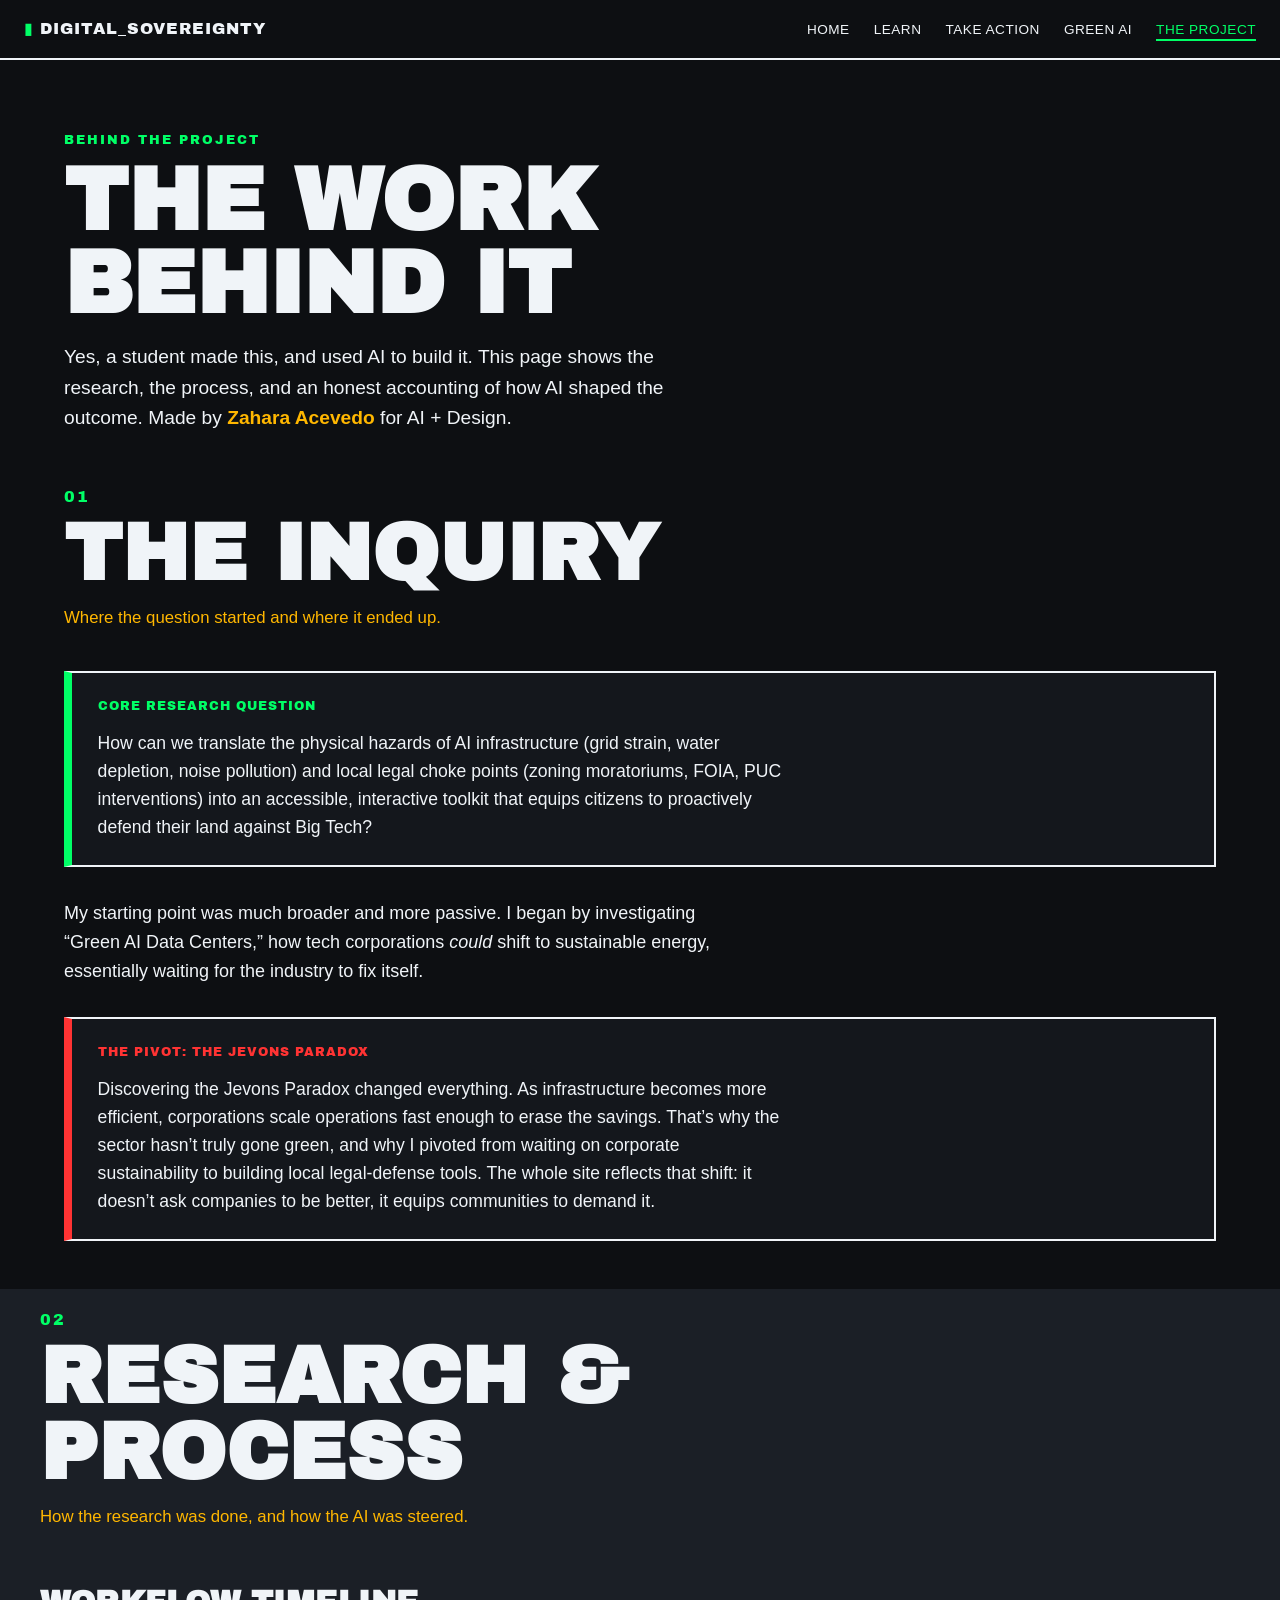
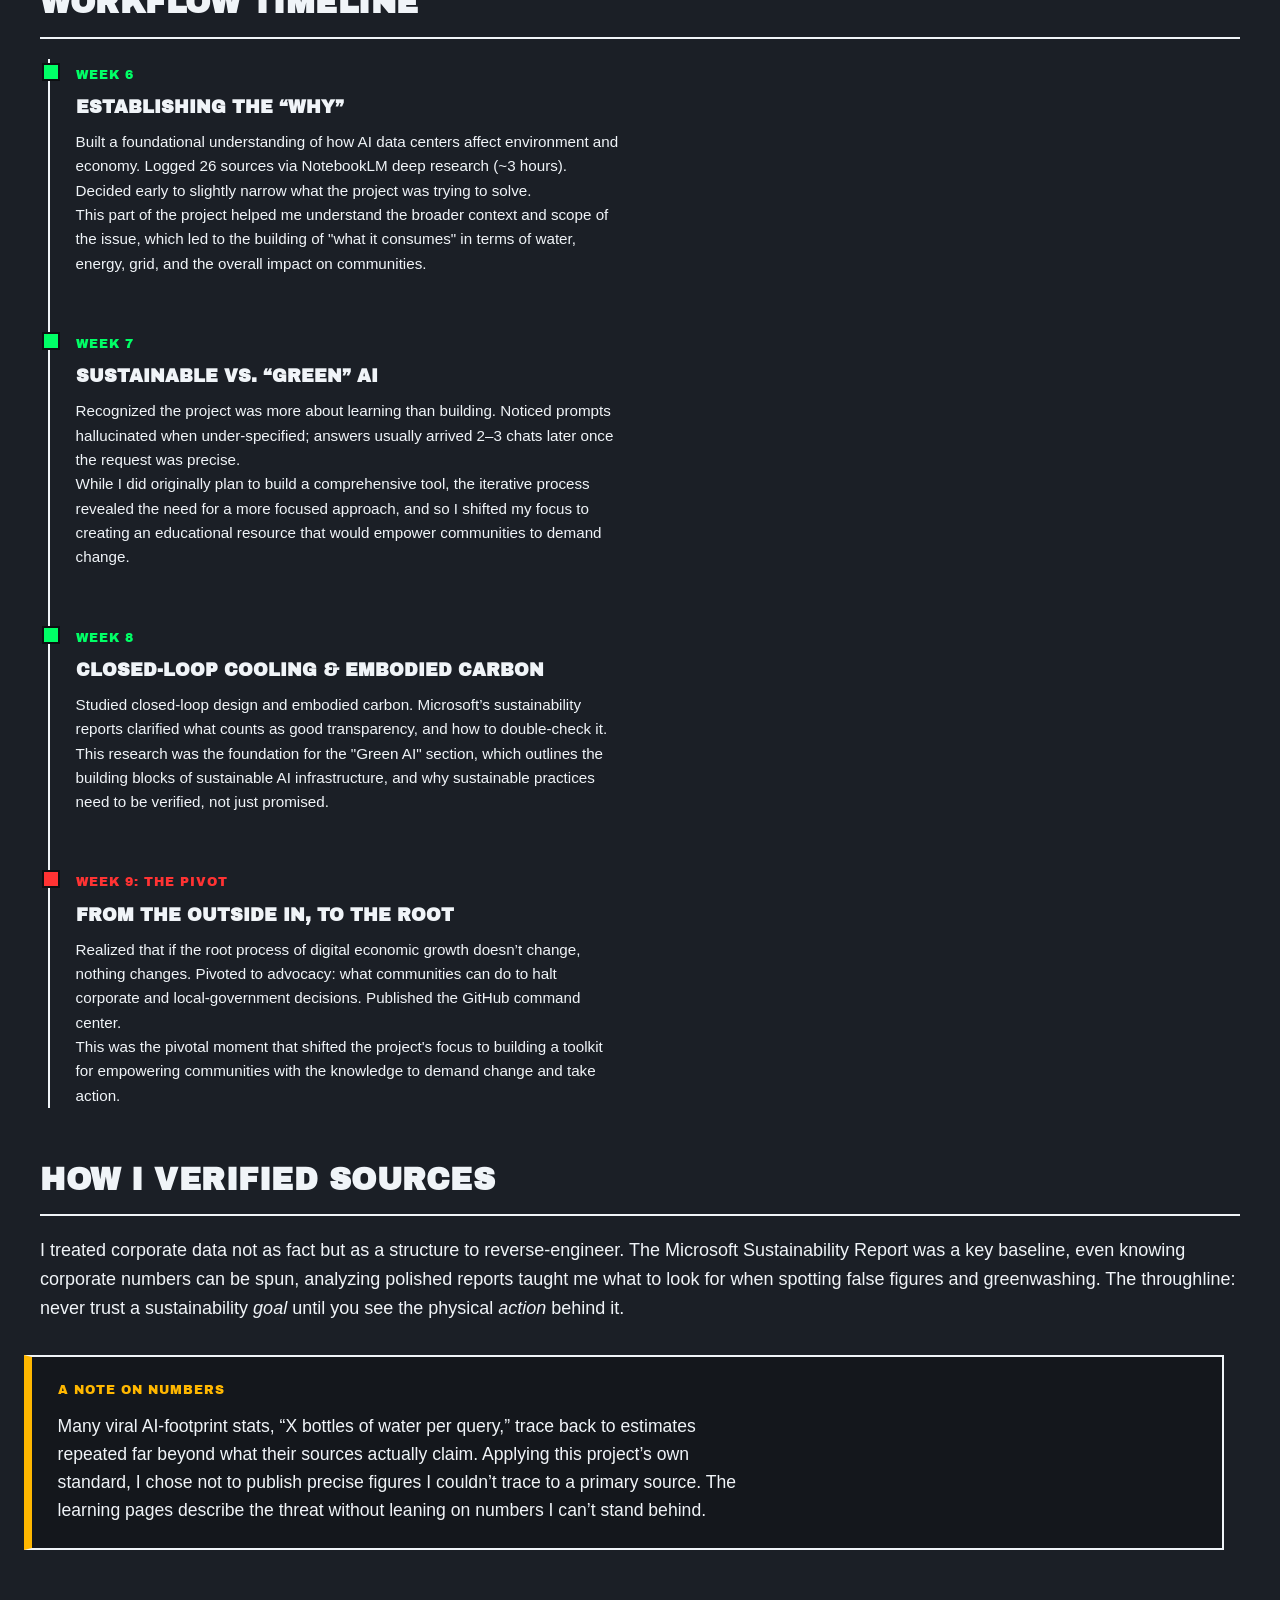
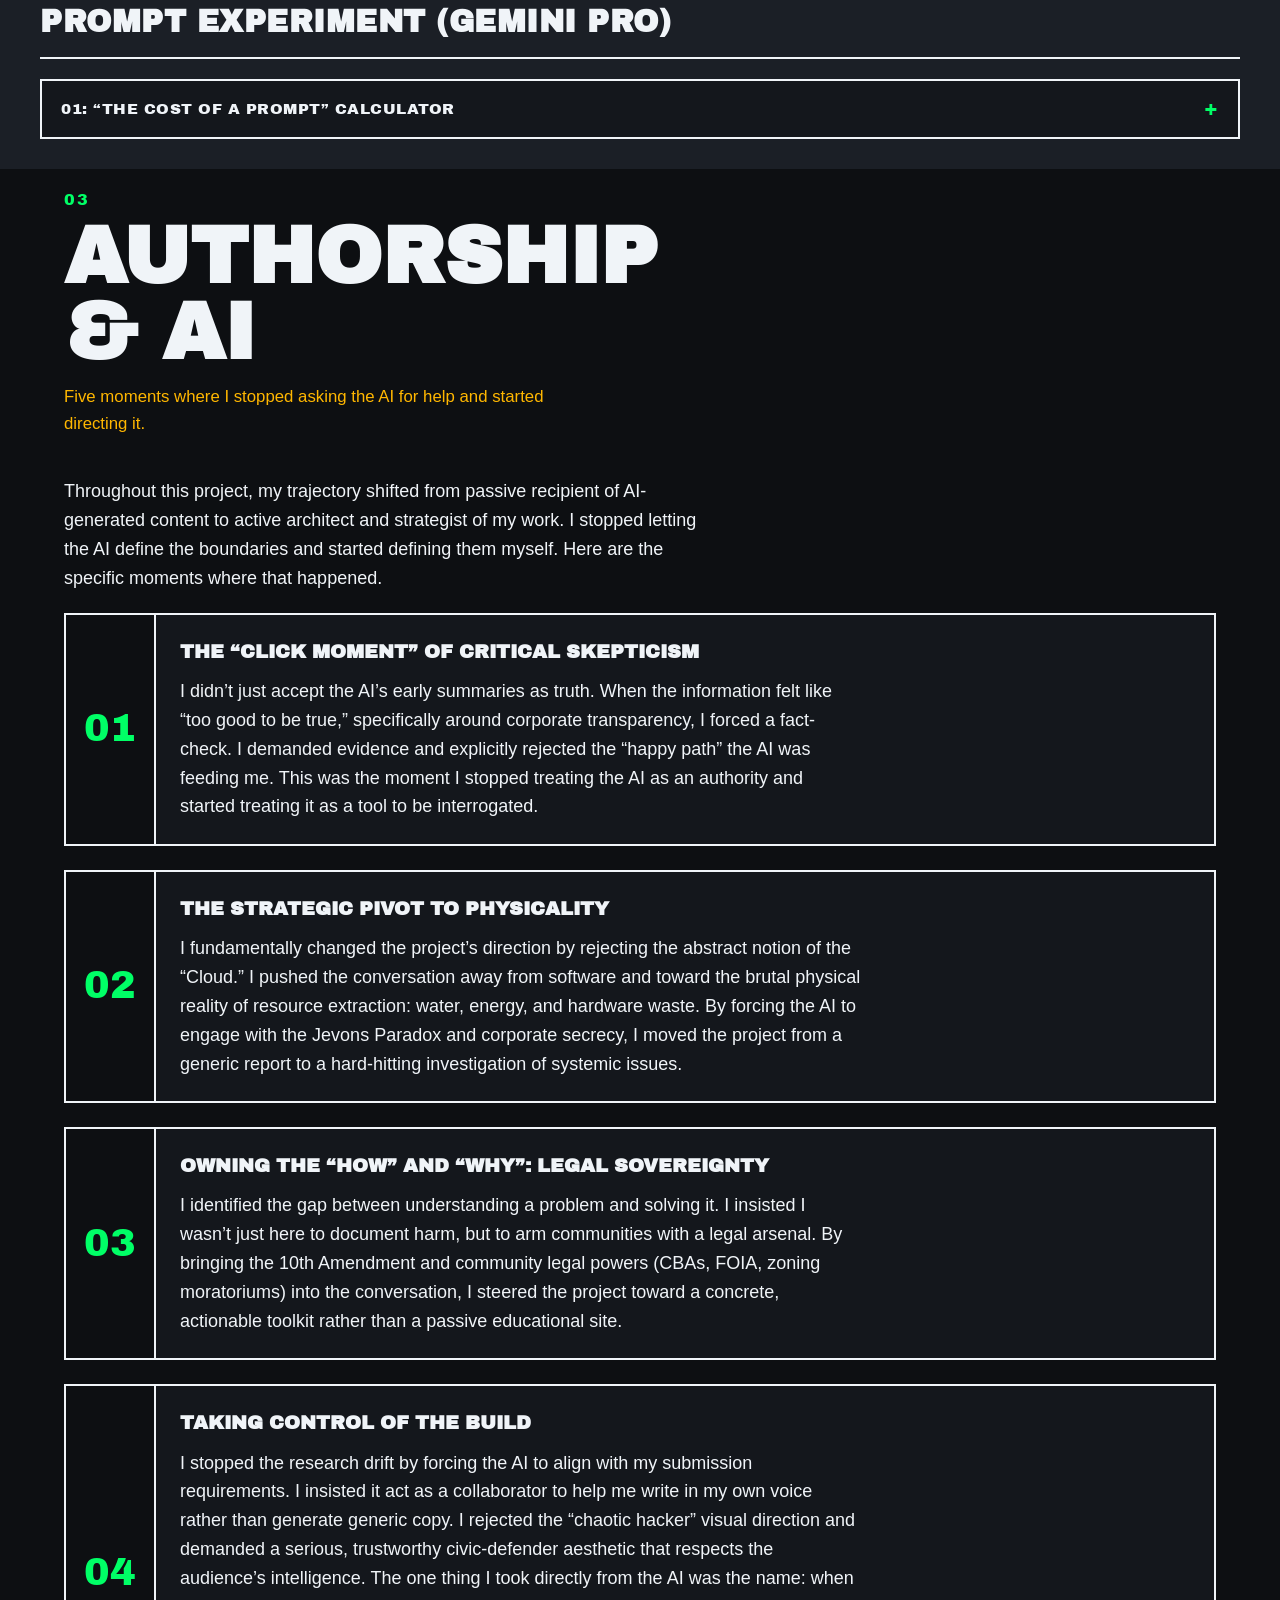
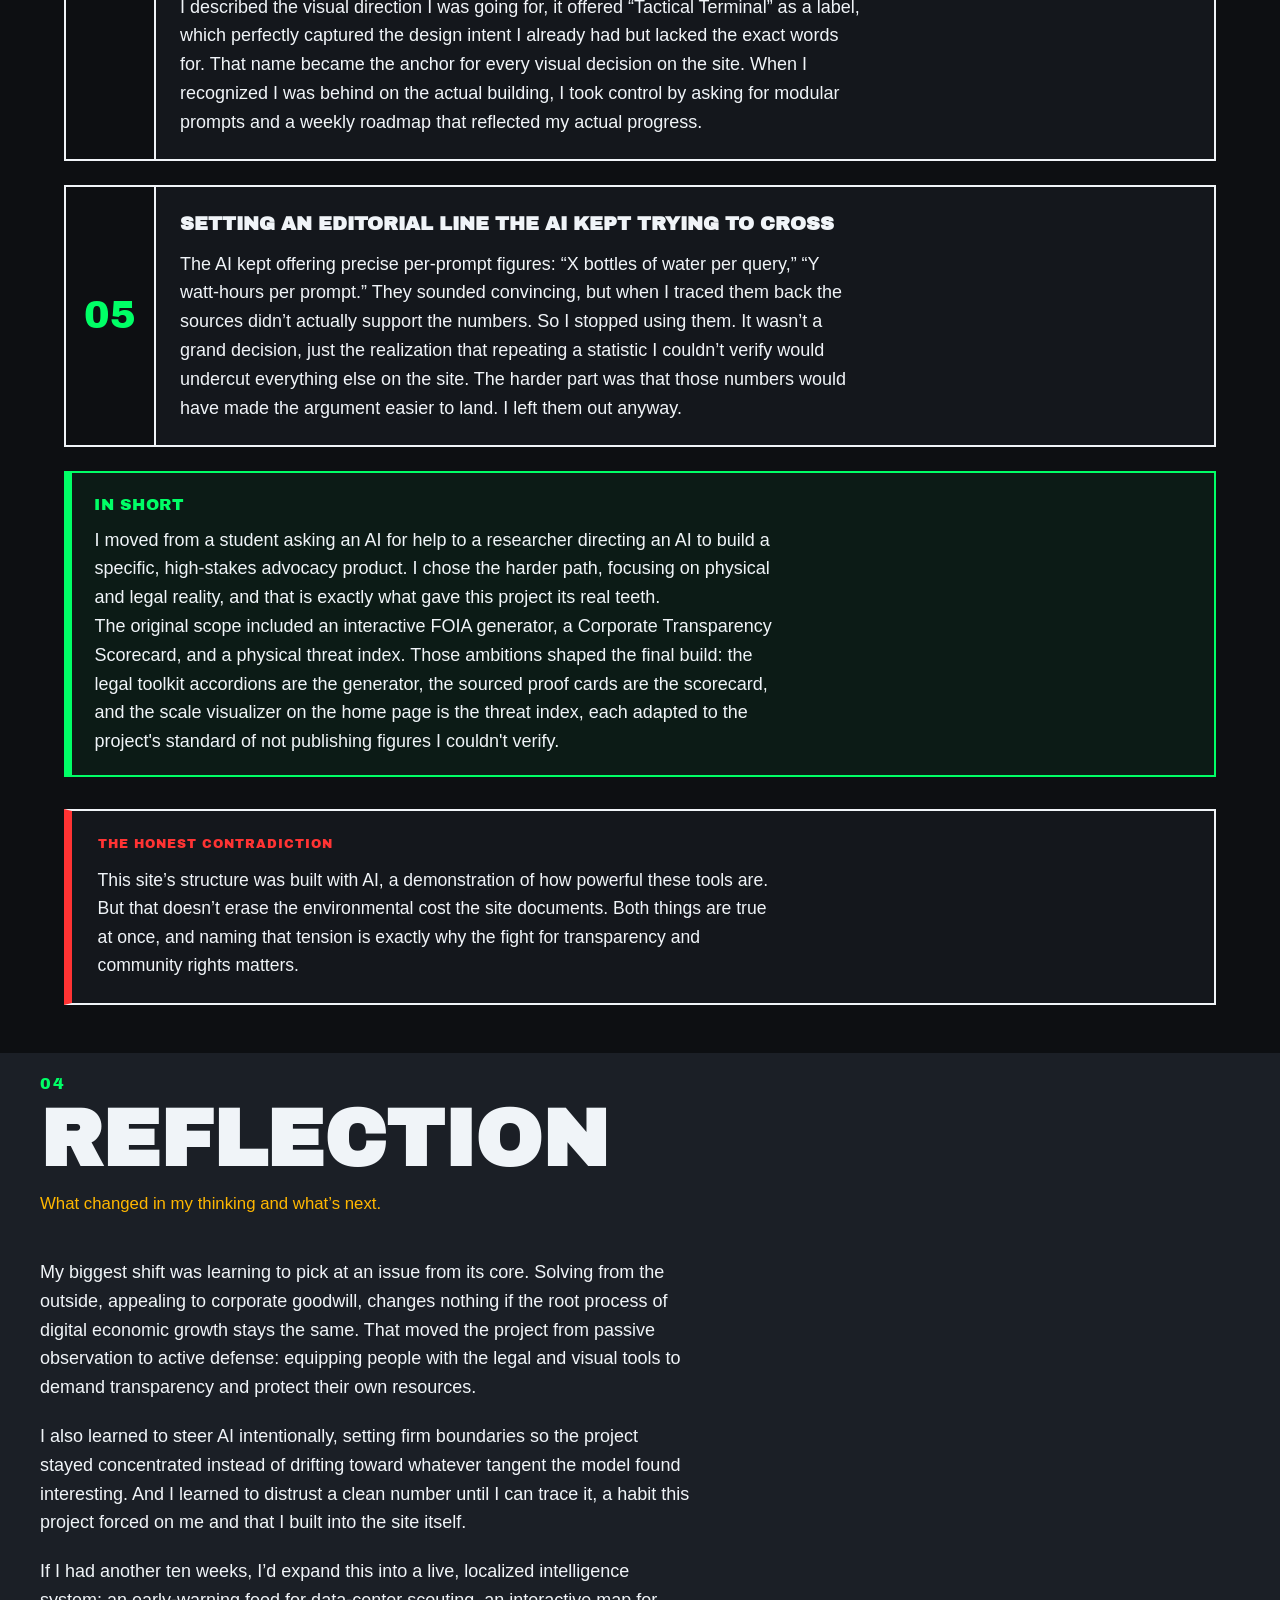
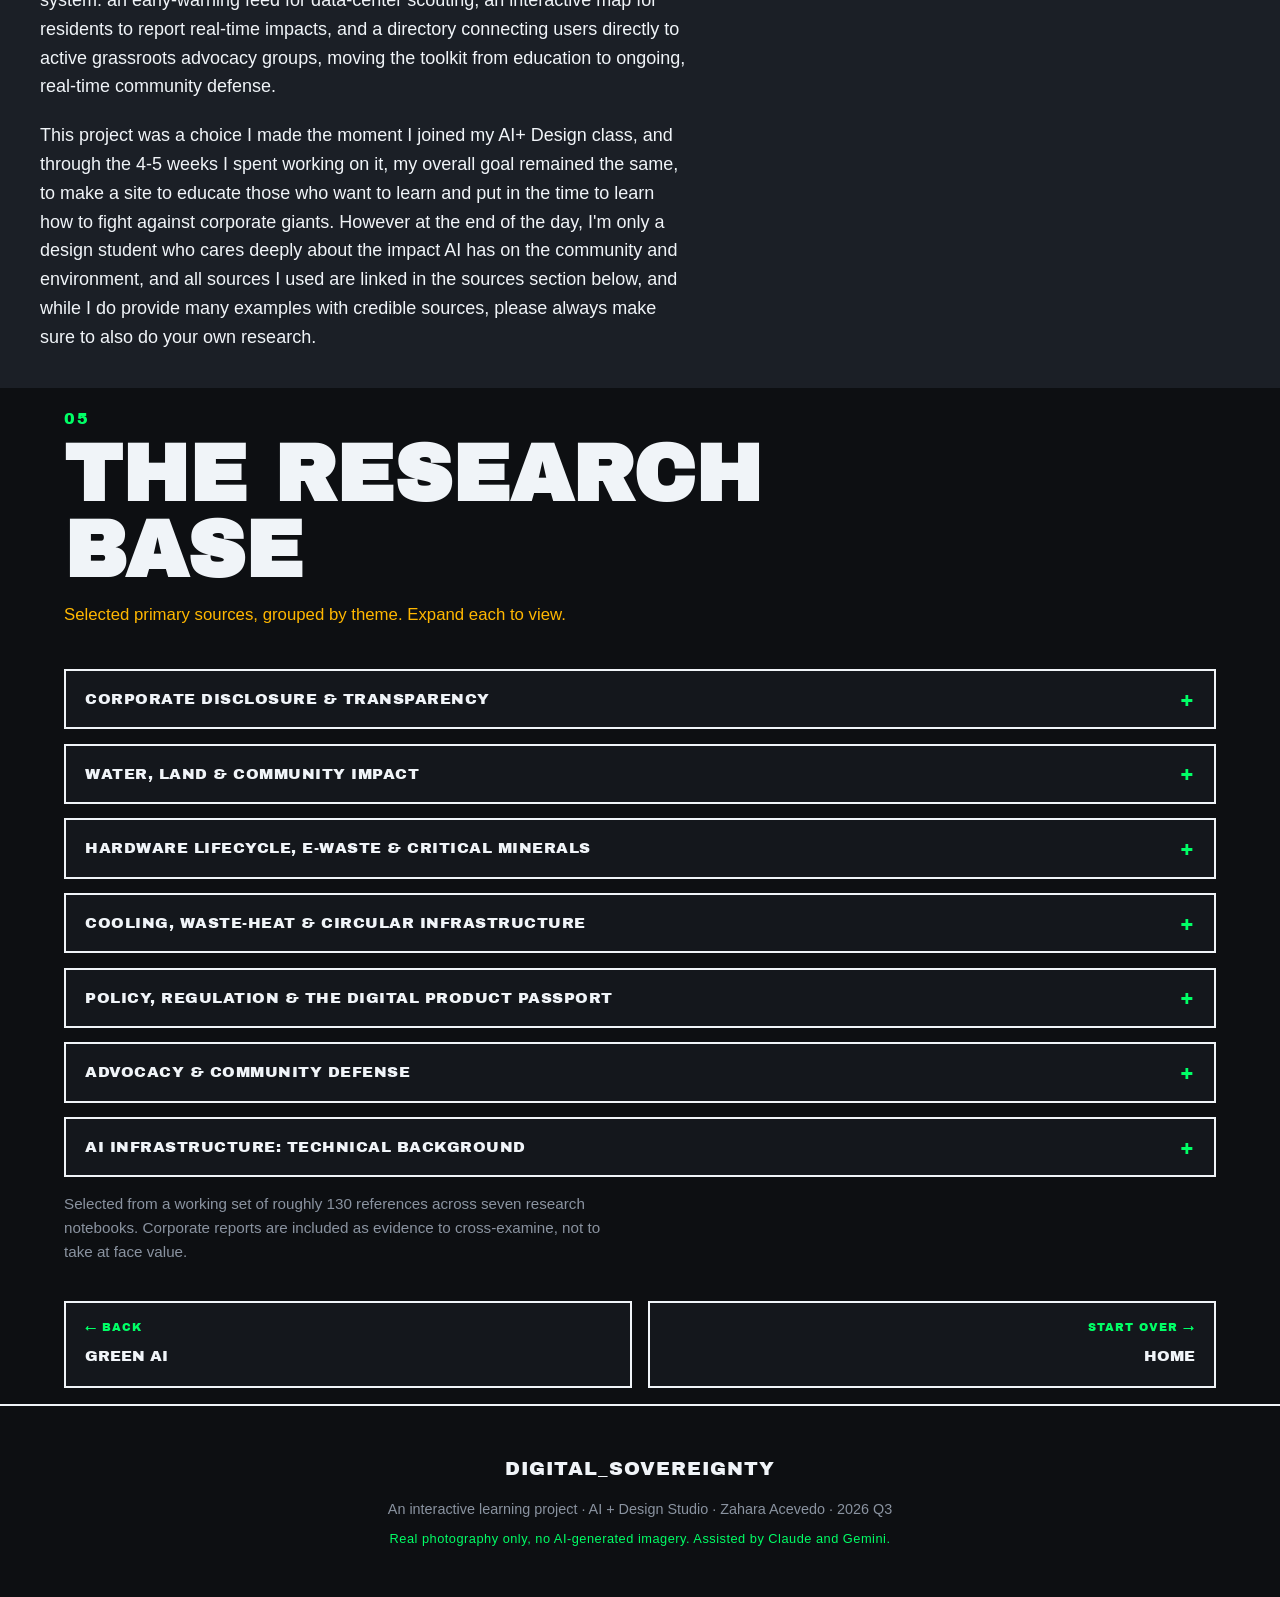
==== commit df06eccc: "g" ====
--- a/behind-the-project.html
+++ b/behind-the-project.html
@@ -150,8 +150,8 @@
     <div class="step">
       <div class="step-index">05</div>
       <div class="step-content">
-        <h3>Managing the collaboration</h3>
-        <p>Perhaps most significantly, I caught the AI in its own drift. When it started repeating itself or becoming too general, I acted as project manager, directing it back to the research, demanding specific sources, and building a systematic tracking process to stay focused on the goal: mobilizing people for change.</p>
+        <h3>Setting an editorial line the AI kept trying to cross</h3>
+        <p>The AI kept offering precise per-prompt figures: &ldquo;X bottles of water per query,&rdquo; &ldquo;Y watt-hours per prompt.&rdquo; They sounded convincing, but when I traced them back the sources didn&rsquo;t actually support the numbers. So I stopped using them. It wasn&rsquo;t a grand decision, just the realization that repeating a statistic I couldn&rsquo;t verify would undercut everything else on the site. The harder part was that those numbers would have made the argument easier to land. I left them out anyway.</p>
       </div>
     </div>
 
